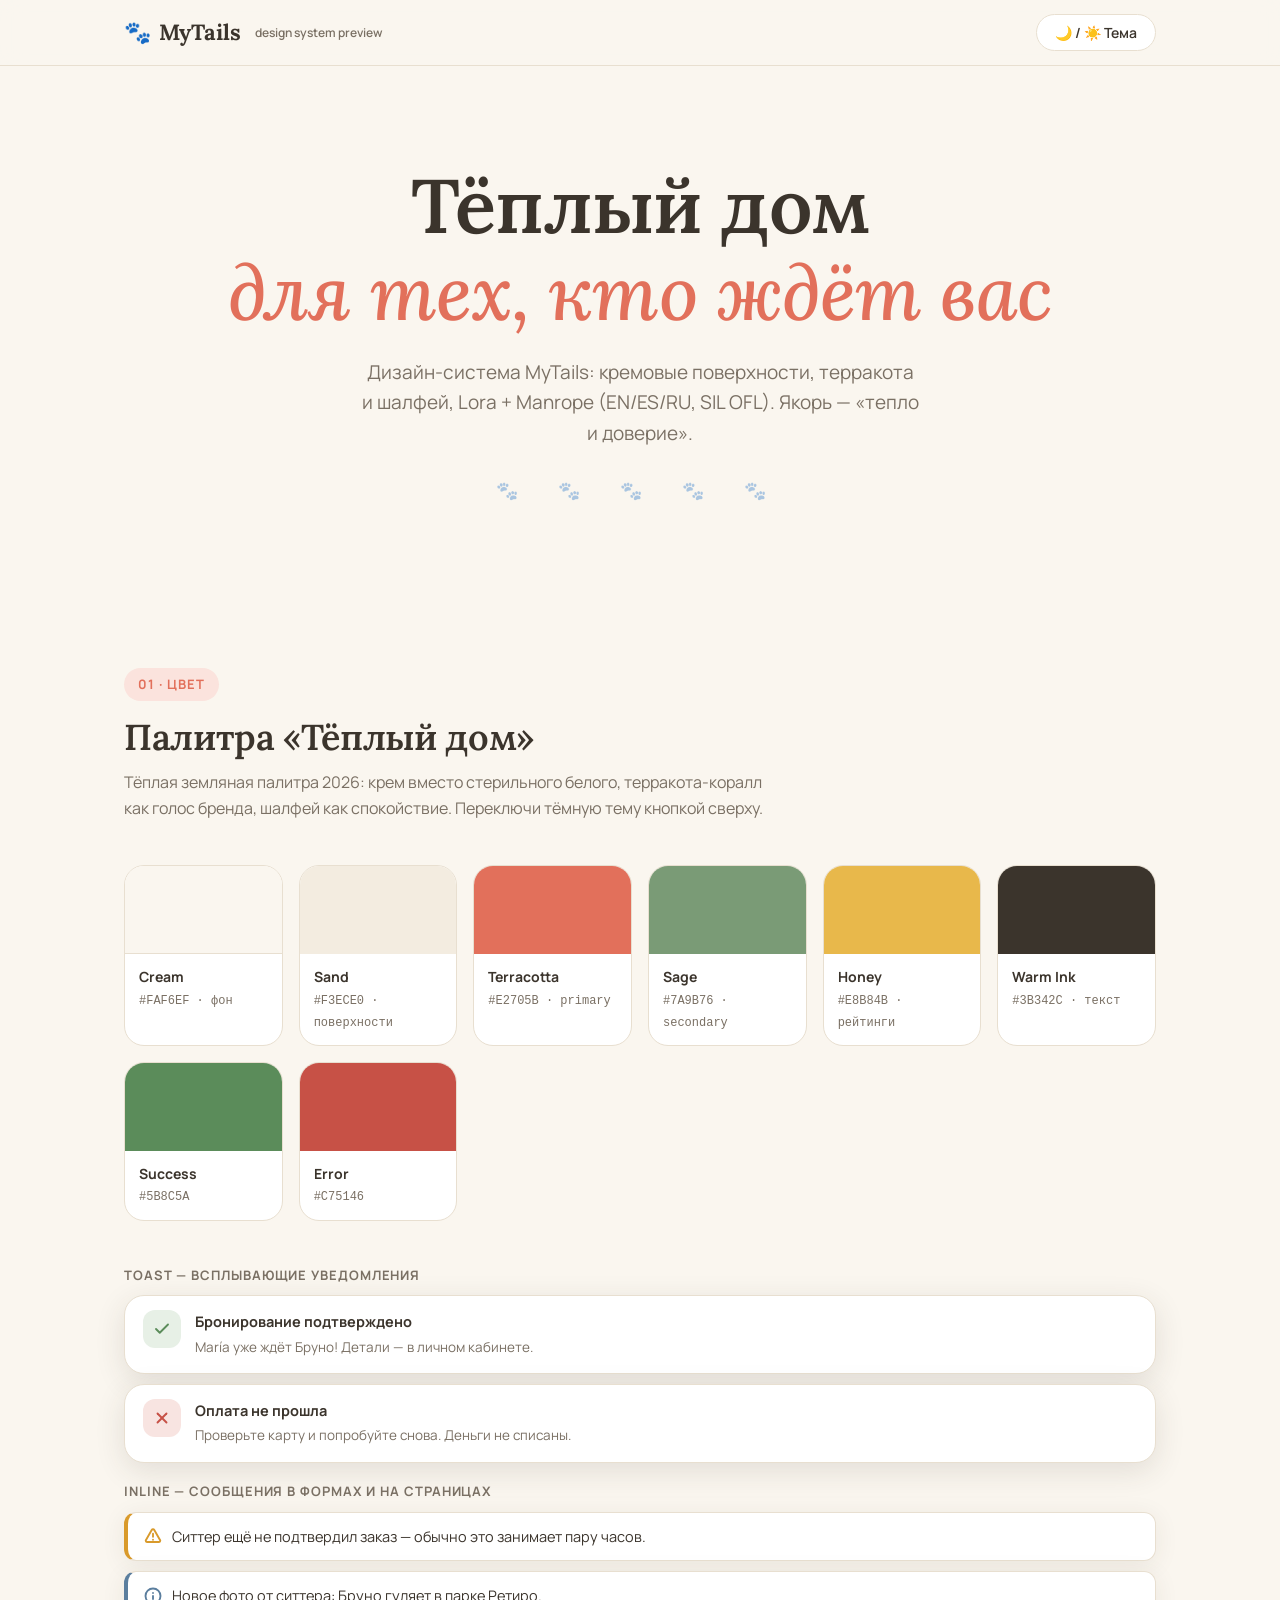
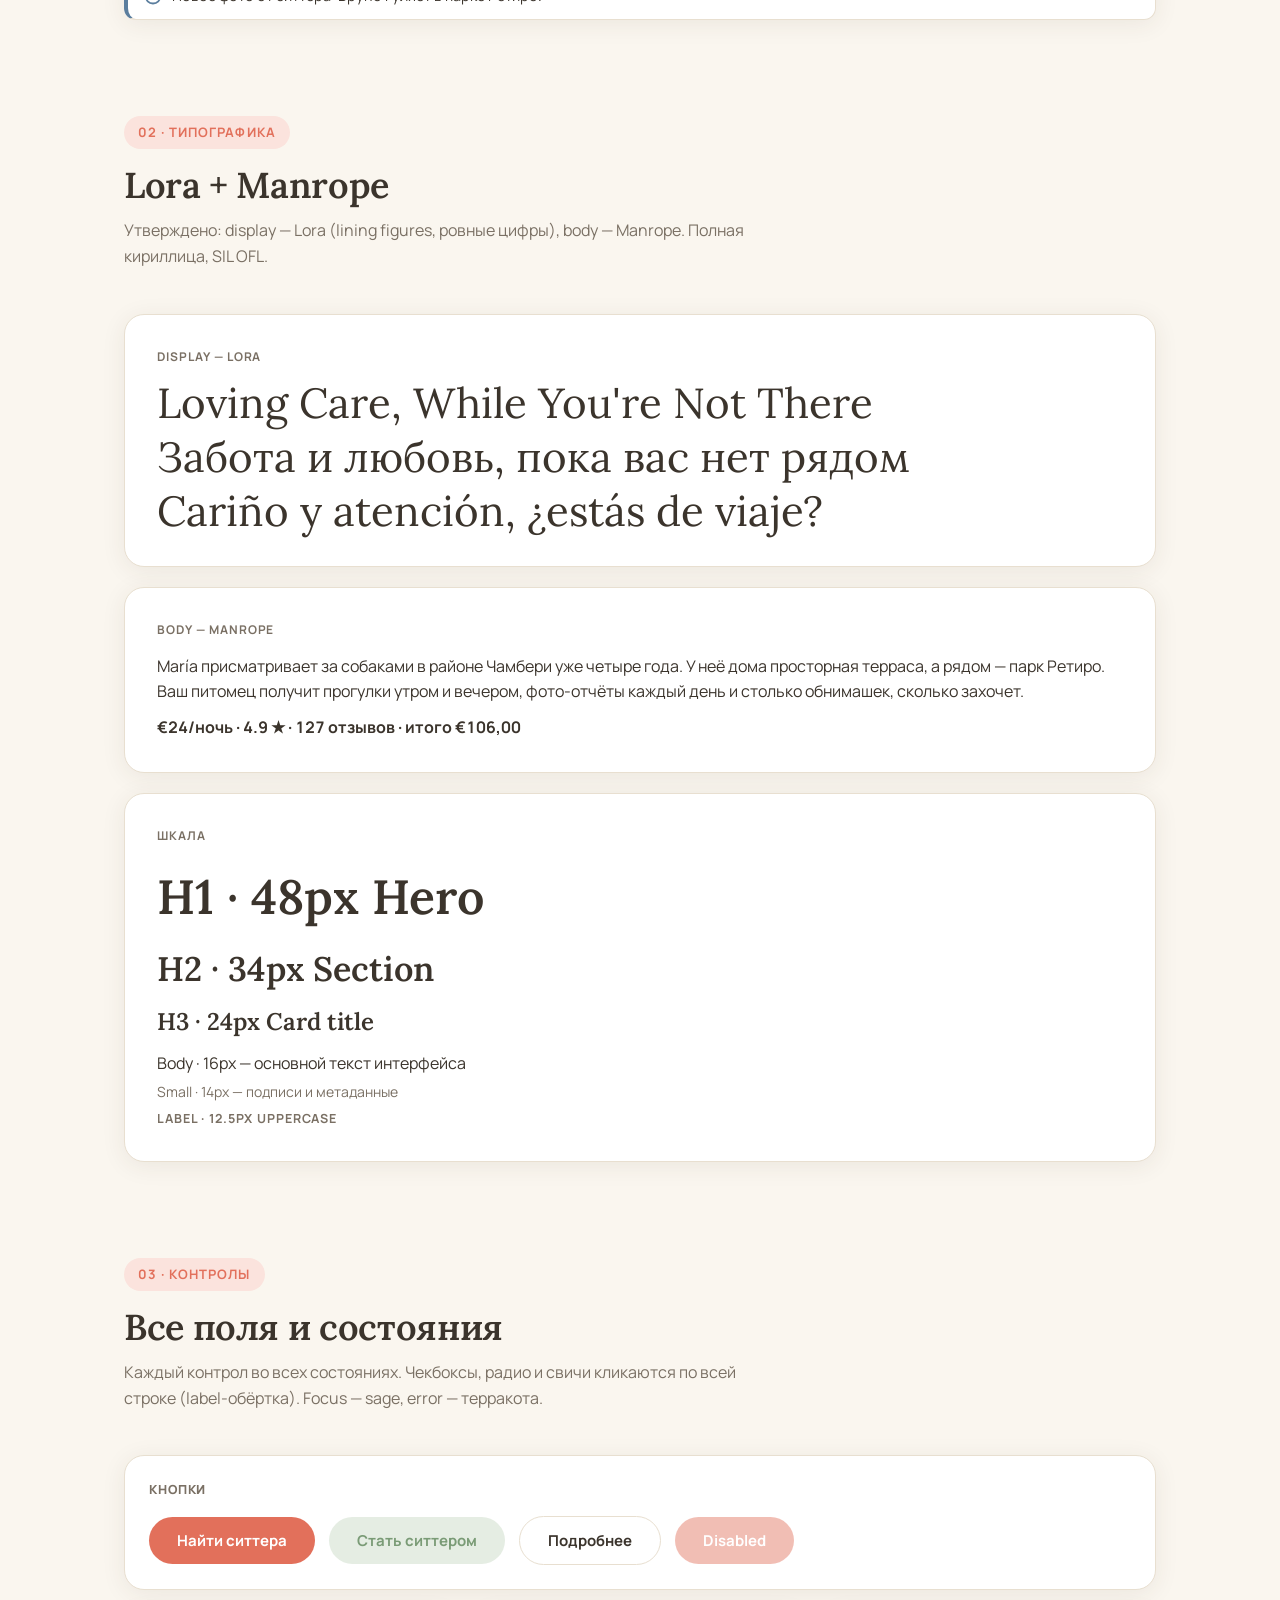
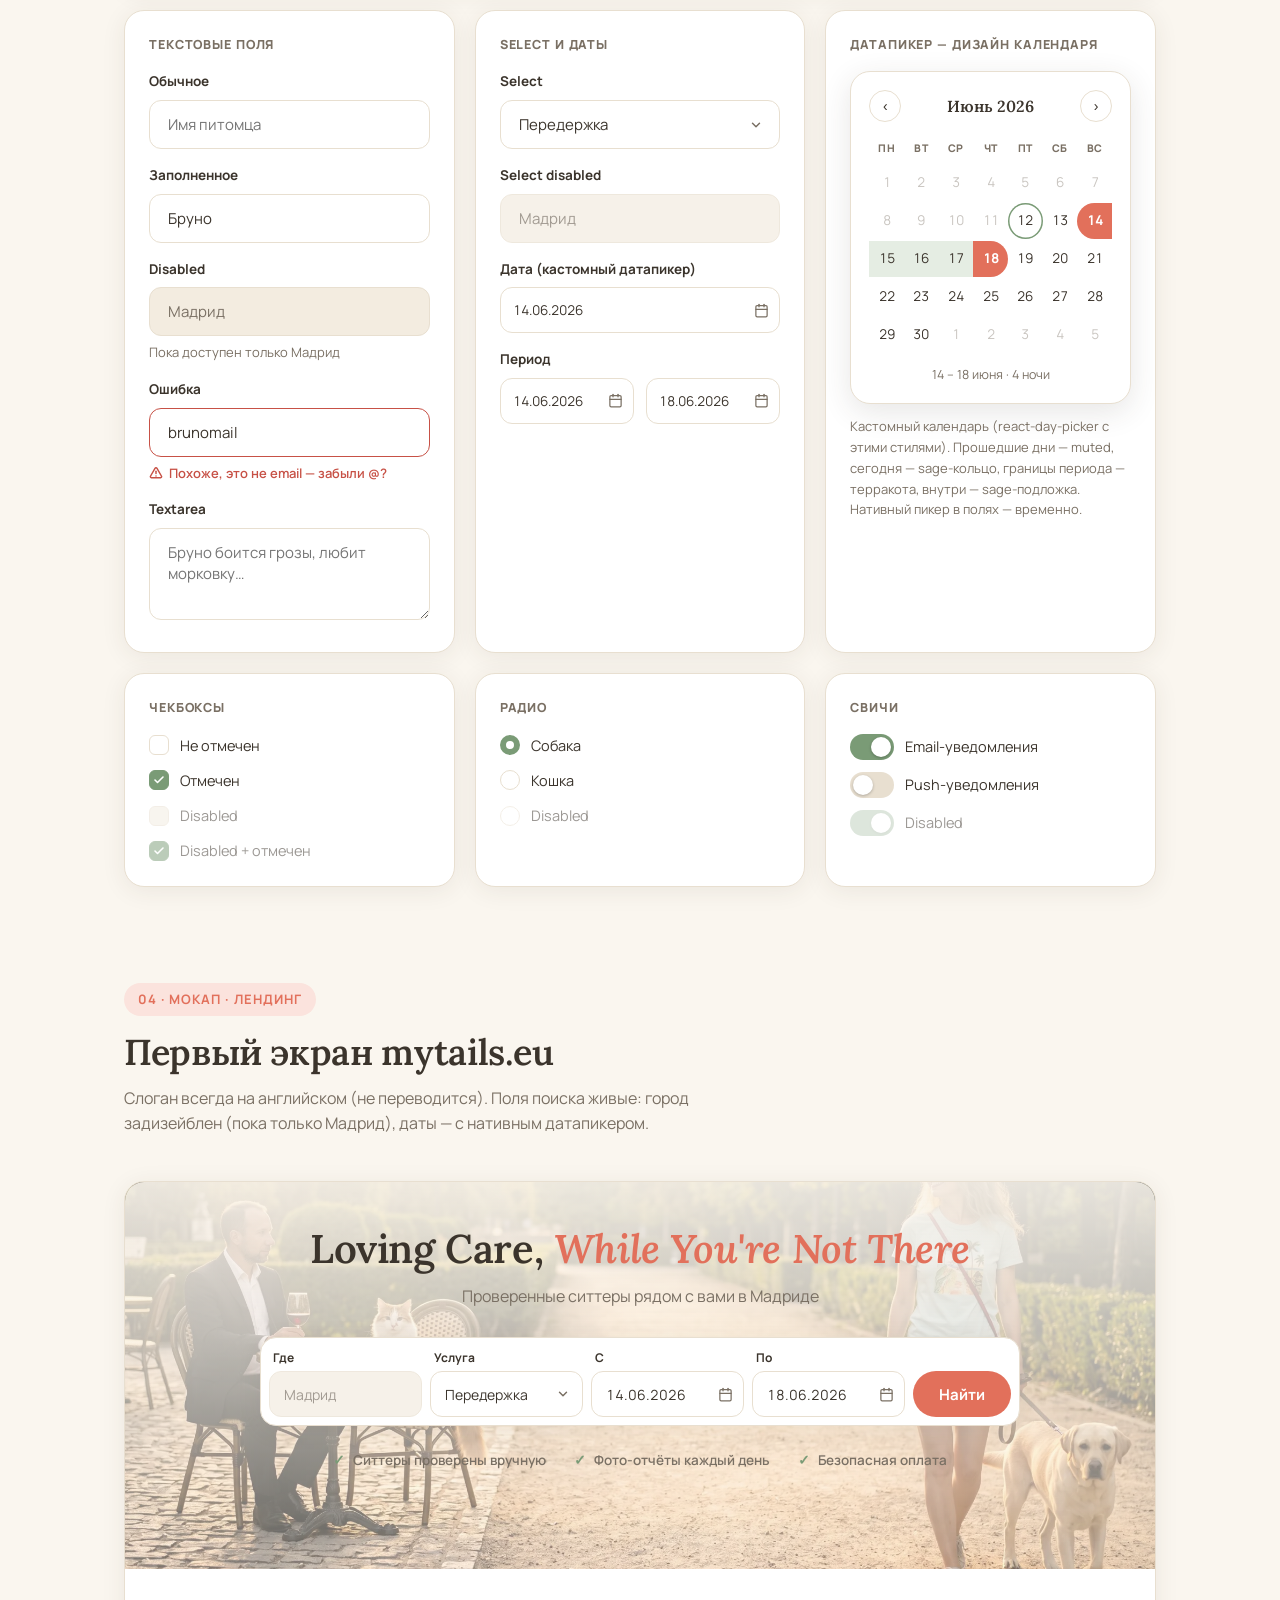
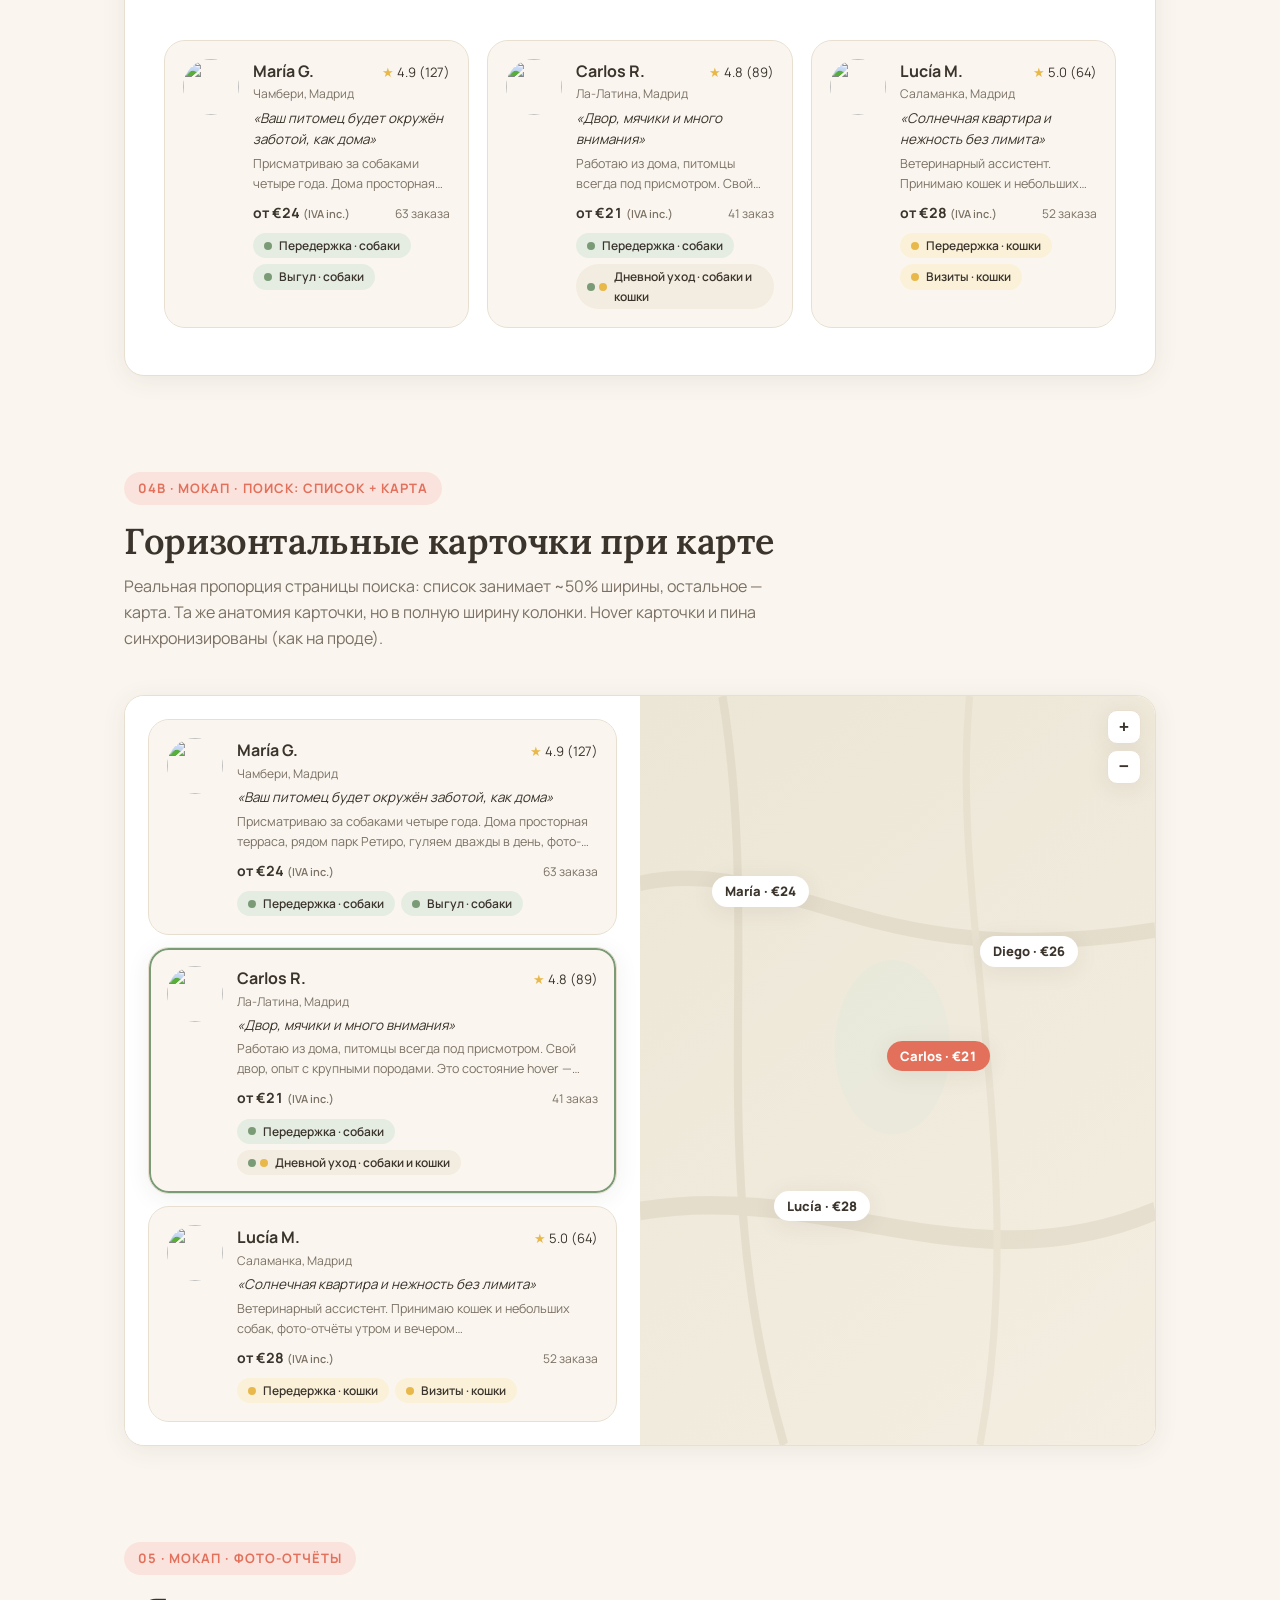
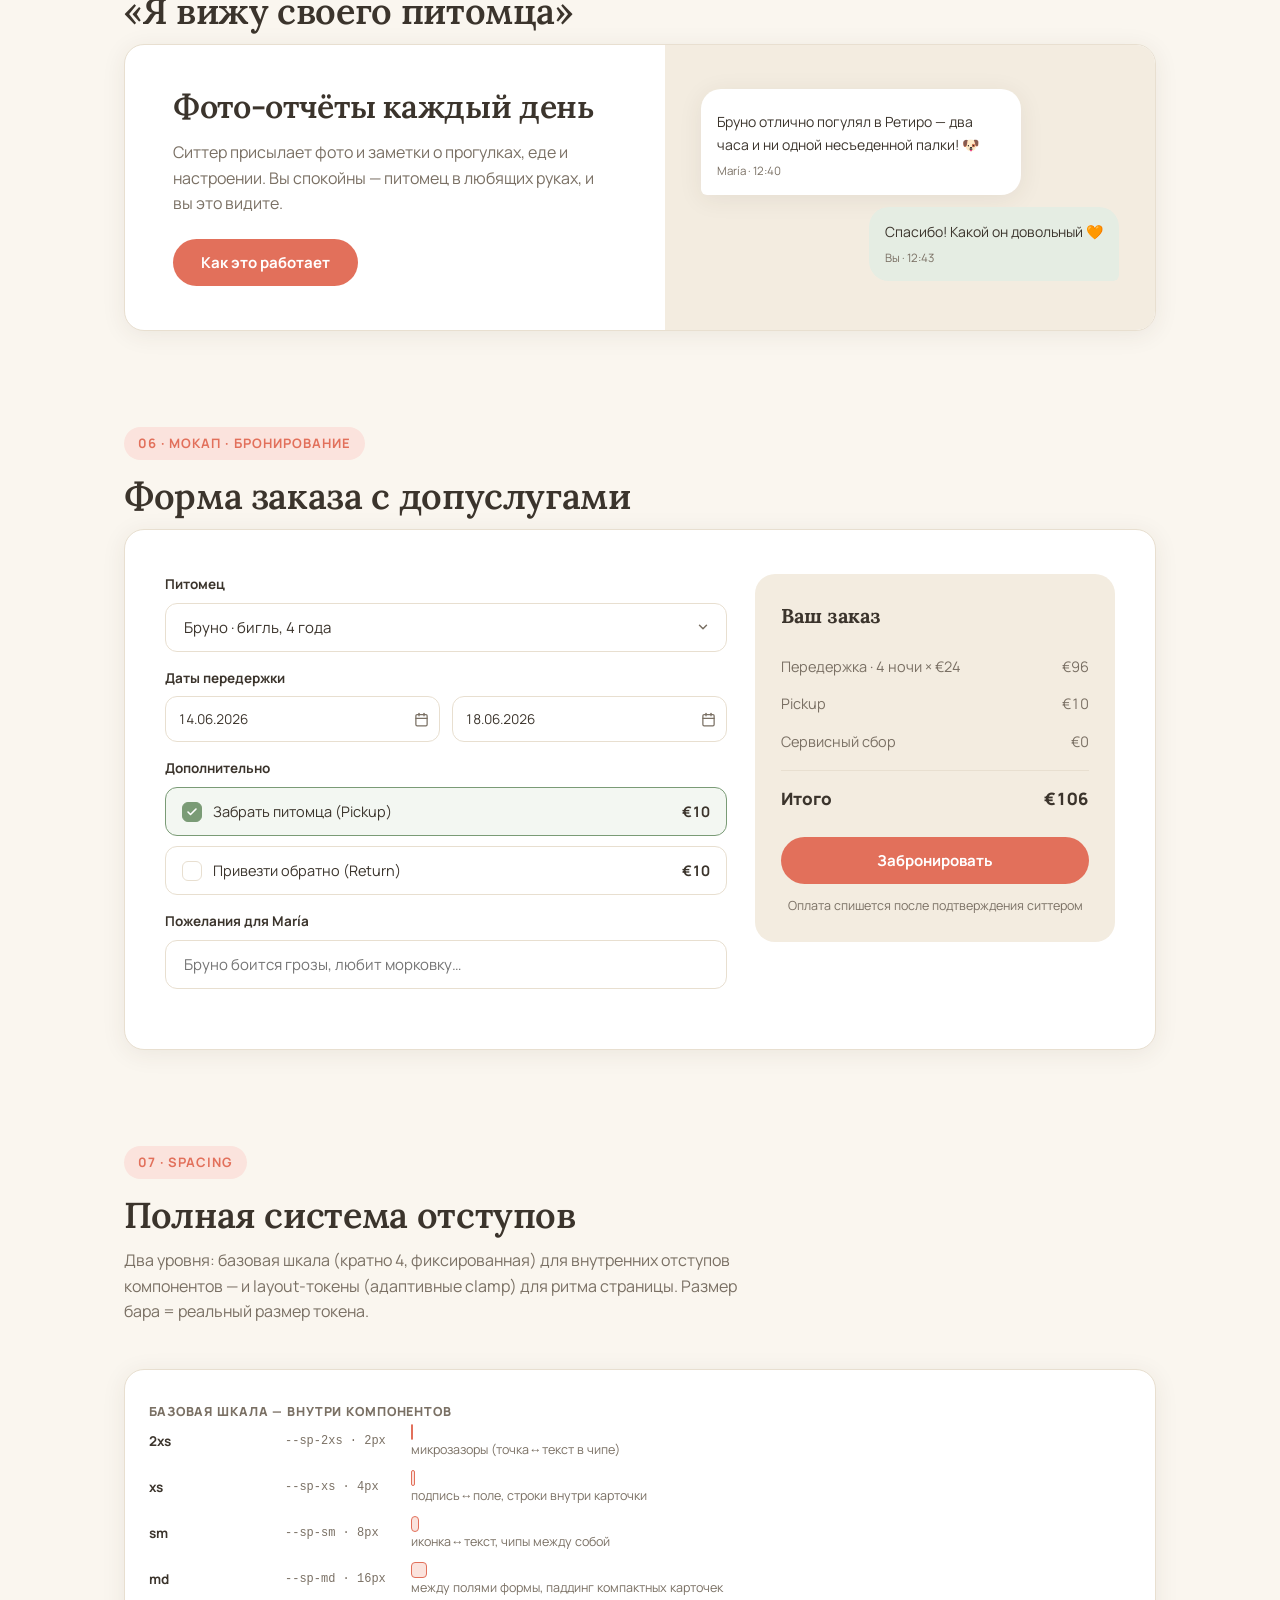
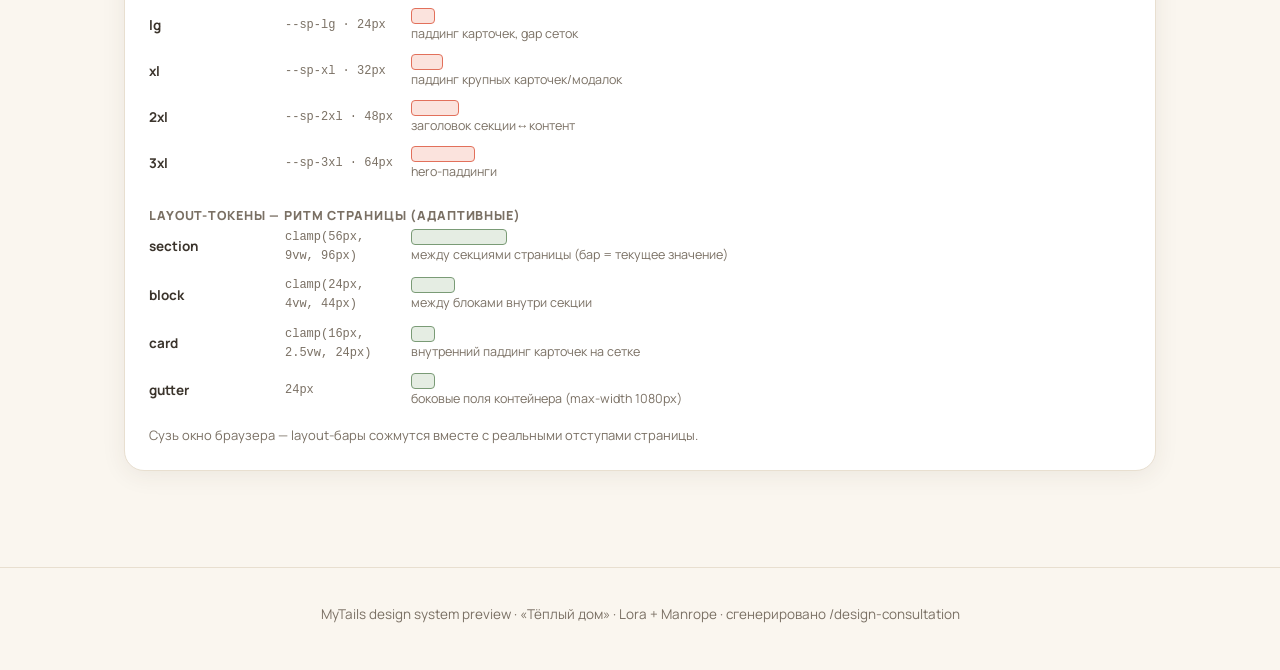
==== design-system/index.html @ 565e8414 "feat: hero bg photo (park, golden hour), fix section spacing override, mobile flat containers, date " ====
<!DOCTYPE html>
<html lang="ru">
<head>
<meta charset="UTF-8">
<meta name="viewport" content="width=device-width, initial-scale=1.0">
<title>MyTails — Design System Preview «Тёплый дом»</title>
<link rel="preconnect" href="https://fonts.googleapis.com">
<link rel="preconnect" href="https://fonts.gstatic.com" crossorigin>
<link href="https://fonts.googleapis.com/css2?family=Lora:ital,wght@0,400..700;1,400..700&family=Manrope:wght@200..800&display=swap" rel="stylesheet">
<style>
:root {
  --bg: #FAF6EF;
  --surface: #FFFFFF;
  --surface-warm: #F3ECE0;
  --ink: #3B342C;
  --ink-muted: #7A7064;
  --primary: #E2705B;
  --primary-hover: #D45A44;
  --primary-soft: #FBE3DD;
  --sage: #7A9B76;
  --sage-soft: #E5EDE3;
  --gold: #E8B84B;
  --gold-soft: #FBF1D9;
  --success: #5B8C5A; --success-soft:#E7F0E6;
  --warning: #D99A2B; --warning-soft:#FAF0DA;
  --error: #C75146;   --error-soft:#F8E4E1;
  --info: #5B7E9E;    --info-soft:#E3EBF2;
  --border: #E8DFD0;
  --shadow: 0 4px 24px rgba(59, 52, 44, 0.08);
  --shadow-toast: 0 8px 30px rgba(59,52,44,.12);
  --r-sm: 8px; --r-md: 12px; --r-lg: 20px; --r-pill: 9999px;
  /* spacing-токены: базовая шкала (кратно 4) */
  --sp-2xs: 2px; --sp-xs: 4px; --sp-sm: 8px; --sp-md: 16px;
  --sp-lg: 24px; --sp-xl: 32px; --sp-2xl: 48px; --sp-3xl: 64px;
  /* layout-токены: адаптивные отступы крупных блоков */
  --sp-section: clamp(56px, 9vw, 96px);   /* между секциями страницы */
  --sp-block: clamp(24px, 4vw, 44px);     /* между блоками внутри секции */
  --sp-gutter: 24px;                      /* боковые поля контейнера */
  --sp-card: clamp(16px, 2.5vw, 24px);    /* внутренний паддинг карточек */
}
[data-theme="dark"] {
  --bg: #262119;
  --surface: #322B22;
  --surface-warm: #3B342C;
  --ink: #F3ECE0;
  --ink-muted: #B5AA99;
  --primary: #E8836F;
  --primary-hover: #EE9886;
  --primary-soft: #4A332D;
  --sage: #8FAE8B;
  --sage-soft: #333D31;
  --gold: #E8B84B;
  --gold-soft: #423923;
  --success:#8FBC8D; --success-soft:#2E3A2D;
  --warning:#E3BC6E; --warning-soft:#403521;
  --error:#E89B90;   --error-soft:#432C29;
  --info:#9FBBD4;    --info-soft:#2A3641;
  --border: #4A4136;
  --shadow: 0 4px 24px rgba(0, 0, 0, 0.3);
  --shadow-toast: 0 8px 30px rgba(0,0,0,.4);
}
* { margin: 0; padding: 0; box-sizing: border-box; }
body {
  background: var(--bg); color: var(--ink);
  font-family: "Manrope", sans-serif;
  font-size: 16px; line-height: 1.6;
  transition: background .3s, color .3s;
}
.wrap { max-width: 1080px; margin-inline: auto; padding: 0 var(--sp-gutter); }
h1,h2,h3,.display { font-family: "Lora", serif; line-height: 1.15; font-weight: 600; letter-spacing: -0.01em; }
section { margin-top: var(--sp-section); }
footer { margin-top: var(--sp-section); }
.section-label {
  display:inline-block; font-size: 13px; font-weight: 700; text-transform: uppercase; letter-spacing: .08em;
  color: var(--primary); background: var(--primary-soft); padding: 6px 14px; border-radius: var(--r-pill); margin-bottom: 16px;
}
.section-title { font-size: 36px; margin-bottom: 12px; }
.section-sub { color: var(--ink-muted); max-width: 640px; margin-bottom: var(--sp-block); }

/* top bar */
.topbar {
  position: sticky; top: 0; z-index: 50; background: color-mix(in srgb, var(--bg) 85%, transparent);
  backdrop-filter: blur(12px); border-bottom: 1px solid var(--border);
}
.topbar .wrap { display: flex; align-items: center; justify-content: space-between; padding-top: 14px; padding-bottom: 14px; }
.logo { font-family: "Lora", serif; font-weight: 700; font-size: 22px; display: flex; align-items: center; gap: 8px; }
.theme-toggle {
  border: 1px solid var(--border); background: var(--surface); color: var(--ink);
  border-radius: var(--r-pill); padding: 8px 18px; font-family: inherit; font-weight: 600; font-size: 14px; cursor: pointer;
}

/* hero */
.hero { padding: var(--sp-section) 0 calc(var(--sp-section) * .7); text-align: center; }
.hero h1 { font-size: clamp(44px, 7vw, 76px); }
.hero h1 em { font-style: italic; color: var(--primary); font-weight: 500; }
.hero p { font-size: 19px; color: var(--ink-muted); margin: 20px auto 0; max-width: 560px; }
.paw-path { font-size: 18px; letter-spacing: 18px; opacity: .35; margin-top: 28px; user-select: none; }

/* swatches */
.swatch-grid { display: grid; grid-template-columns: repeat(auto-fill, minmax(150px, 1fr)); gap: 16px; }
.swatch { border-radius: var(--r-lg); overflow: hidden; border: 1px solid var(--border); background: var(--surface); }
.swatch .chip { height: 88px; }
.swatch .meta { padding: 12px 14px; font-size: 13px; }
.swatch .meta b { display: block; font-size: 14px; }
.swatch .meta code { color: var(--ink-muted); font-family: ui-monospace, monospace; font-size: 12px; }

/* typography specimen */
.spec-card { background: var(--surface); border: 1px solid var(--border); border-radius: var(--r-lg); padding: 32px; margin-bottom: 20px; box-shadow: var(--shadow); }
.spec-role { font-size: 12px; font-weight: 700; text-transform: uppercase; letter-spacing: .08em; color: var(--ink-muted); margin-bottom: 14px; }
.spec-display { font-family: "Lora", serif; font-size: 42px; line-height: 1.1; }
.price { font-variant-numeric: tabular-nums; font-weight: 700; }

/* buttons */
.btn { font-family: inherit; font-weight: 700; font-size: 15px; border-radius: var(--r-pill); padding: 13px 28px; cursor: pointer; border: none; transition: all .2s; }
.btn-primary { background: var(--primary); color: #fff; }
.btn-primary:hover { background: var(--primary-hover); transform: translateY(-1px); }
.btn-secondary { background: var(--sage-soft); color: var(--sage); }
.btn-secondary:hover { background: var(--sage); color: #fff; transform: translateY(-1px); }
.btn-ghost { background: transparent; color: var(--ink); border: 1.5px solid var(--border); }
.btn-ghost:hover { background: var(--surface-warm); border-color: var(--ink-muted); transform: translateY(-1px); }
.btn:disabled { opacity: .45; cursor: not-allowed; transform: none !important; }
.row { display: flex; flex-wrap: wrap; gap: 14px; align-items: center; }

/* inputs */
.input {
  font-family: inherit; font-size: 15px; padding: 13px 18px; border-radius: var(--r-md);
  border: 1.5px solid var(--border); background: var(--surface); color: var(--ink); min-width: 0; width: 100%;
  transition: border-color .15s, box-shadow .15s;
}
.input:focus { outline: none; border-color: var(--sage); box-shadow: 0 0 0 3px var(--sage-soft); }
.input:disabled { background: var(--surface-warm); color: var(--ink-muted); cursor: not-allowed; }
.input.error { border-color: var(--error); }
.input.error:focus { box-shadow: 0 0 0 3px var(--error-soft); }
.err-msg { display:flex; gap:6px; align-items:center; font-size: 13px; color: var(--error); font-weight: 600; margin-top: 6px; }
.hint { font-size: 13px; color: var(--ink-muted); margin-top: 6px; }
select.input {
  appearance: none; -webkit-appearance: none;
  padding-right: 44px;
  background-image: url("data:image/svg+xml,%3Csvg xmlns='http://www.w3.org/2000/svg' width='14' height='14' viewBox='0 0 24 24' fill='none' stroke='%237A7064' stroke-width='2.5' stroke-linecap='round' stroke-linejoin='round'%3E%3Cpath d='m6 9 6 6 6-6'/%3E%3C/svg%3E");
  background-repeat: no-repeat;
  background-position: right 16px center;
}
[data-theme="dark"] select.input {
  background-image: url("data:image/svg+xml,%3Csvg xmlns='http://www.w3.org/2000/svg' width='14' height='14' viewBox='0 0 24 24' fill='none' stroke='%23B5AA99' stroke-width='2.5' stroke-linecap='round' stroke-linejoin='round'%3E%3Cpath d='m6 9 6 6 6-6'/%3E%3C/svg%3E");
}
textarea.input { resize: vertical; min-height: 92px; }
/* поле даты: readonly + кастомный выпадающий календарь */
.datewrap { position: relative; }
.date-field {
  cursor: pointer; font-size: 13.5px; font-variant-numeric: tabular-nums; min-height: 46px;
  padding: 10px 32px 10px 12px;
  background-size: 15px 15px;
  background-image: url("data:image/svg+xml,%3Csvg xmlns='http://www.w3.org/2000/svg' width='16' height='16' viewBox='0 0 24 24' fill='none' stroke='%237A7064' stroke-width='2' stroke-linecap='round' stroke-linejoin='round'%3E%3Cpath d='M8 2v4'/%3E%3Cpath d='M16 2v4'/%3E%3Crect width='18' height='18' x='3' y='4' rx='2'/%3E%3Cpath d='M3 10h18'/%3E%3C/svg%3E");
  background-repeat: no-repeat;
  background-position: right 10px center;
}
[data-theme="dark"] .date-field {
  background-image: url("data:image/svg+xml,%3Csvg xmlns='http://www.w3.org/2000/svg' width='16' height='16' viewBox='0 0 24 24' fill='none' stroke='%23B5AA99' stroke-width='2' stroke-linecap='round' stroke-linejoin='round'%3E%3Cpath d='M8 2v4'/%3E%3Cpath d='M16 2v4'/%3E%3Crect width='18' height='18' x='3' y='4' rx='2'/%3E%3Cpath d='M3 10h18'/%3E%3C/svg%3E");
}
.cal.pop { position: absolute; top: calc(100% + 6px); left: 0; z-index: 60; display: none; width: 300px; }
.cal.pop.open { display: block; }

/* checkbox / radio / switch — вся строка кликабельна через label */
.opt { display: flex; gap: 11px; align-items: center; cursor: pointer; font-size: 14.5px; user-select: none; }
.opt.disabled { opacity: .5; cursor: not-allowed; }
.cb {
  appearance: none; -webkit-appearance: none; flex-shrink: 0;
  width: 20px; height: 20px; border: 1.5px solid var(--border); border-radius: 6px;
  background: var(--surface); cursor: pointer; transition: all .15s; margin: 0;
}
.cb:checked {
  background: var(--sage) url("data:image/svg+xml,%3Csvg xmlns='http://www.w3.org/2000/svg' viewBox='0 0 24 24' fill='none' stroke='white' stroke-width='3.2' stroke-linecap='round' stroke-linejoin='round'%3E%3Cpath d='M20 6 9 17l-5-5'/%3E%3C/svg%3E") center/12px no-repeat;
  border-color: var(--sage);
}
.cb:focus-visible { outline: none; box-shadow: 0 0 0 3px var(--sage-soft); }
.cb:disabled { cursor: not-allowed; }
.cb:disabled:not(:checked) { background-color: var(--surface-warm); }
/* disabled+checked сохраняет sage-фон — галка остаётся видимой, блеклость даёт opacity строки */
.radio {
  appearance: none; -webkit-appearance: none; flex-shrink: 0;
  width: 20px; height: 20px; border: 1.5px solid var(--border); border-radius: 50%;
  background: var(--surface); cursor: pointer; transition: all .15s; margin: 0;
}
.radio:checked { border: 6px solid var(--sage); background: #fff; }
.radio:focus-visible { outline: none; box-shadow: 0 0 0 3px var(--sage-soft); }
.sw {
  appearance: none; -webkit-appearance: none; flex-shrink: 0;
  width: 44px; height: 26px; border-radius: var(--r-pill);
  background: var(--border); cursor: pointer; position: relative; transition: background .2s; margin: 0;
}
.sw::after {
  content: ""; position: absolute; top: 3px; left: 3px; width: 20px; height: 20px;
  border-radius: 50%; background: #fff; box-shadow: 0 1px 3px rgba(0,0,0,.25); transition: left .2s;
}
.sw:checked { background: var(--sage); }
.sw:checked::after { left: 21px; }
.sw:focus-visible { outline: none; box-shadow: 0 0 0 3px var(--sage-soft); }
.sw:disabled { cursor: not-allowed; opacity: .5; }

/* controls grid */
.ctrl-grid { display: grid; grid-template-columns: repeat(auto-fit, minmax(300px, 1fr)); gap: 20px; }
.ctrl-card { background: var(--surface); border: 1px solid var(--border); border-radius: var(--r-lg); padding: 24px; box-shadow: var(--shadow); }
.ctrl-card h4 { font-family: "Manrope", sans-serif; font-size: 12.5px; font-weight: 800; text-transform: uppercase; letter-spacing: .07em; color: var(--ink-muted); margin-bottom: 16px; }
.ctrl-card .fgroup:last-child { margin-bottom: 0; }
.fgroup { margin-bottom: 16px; }
.fgroup label.lbl { display: block; font-size: 13.5px; font-weight: 700; margin-bottom: 7px; }
.opt-stack > .opt, .opt-stack > .check { margin-bottom: 12px; }
.opt-stack > :last-child { margin-bottom: 0; }

/* spacing visualization */
.sp-table { display: flex; flex-direction: column; gap: 10px; }
.sp-row { display: grid; grid-template-columns: 120px 110px 1fr; align-items: center; gap: 16px; font-size: 13.5px; }
.sp-row code { color: var(--ink-muted); font-family: ui-monospace, monospace; font-size: 12px; }
.sp-row .use { color: var(--ink-muted); font-size: 12.5px; }
.sp-bar { height: 16px; border-radius: 4px; background: var(--primary-soft); border: 1px solid var(--primary); justify-self: start; }
.sp-bar.layout { background: var(--sage-soft); border-color: var(--sage); }
.sp-divider { font-size: 12.5px; font-weight: 800; text-transform: uppercase; letter-spacing: .07em; color: var(--ink-muted); margin: 8px 0 2px; }

/* alerts (утверждено) */
.ico { width:18px; height:18px; stroke:currentColor; fill:none; stroke-width:2.5; stroke-linecap:round; stroke-linejoin:round; flex-shrink:0; }
.toast { border-radius:var(--r-lg); padding:14px 18px; background:var(--surface); border:1px solid var(--border); box-shadow:var(--shadow-toast); display:flex; gap:14px; align-items:flex-start; margin-bottom:10px; }
.toast .chip { flex:0 0 38px; height:38px; border-radius:12px; display:flex; align-items:center; justify-content:center; }
.toast b { display:block; font-size:14.5px; }
.toast span { font-size:13.5px; color:var(--ink-muted); }
.t-s .chip { background:var(--success-soft); color:var(--success); }
.t-e .chip { background:var(--error-soft); color:var(--error); }
.inline-alert { border-radius:var(--r-md); padding:12px 18px 12px 16px; font-size:14.5px; background:var(--surface); border:1px solid var(--border); border-left:4px solid; display:flex; gap:10px; align-items:center; box-shadow:var(--shadow); margin-bottom:10px; }
.in-w { border-left-color:var(--warning); } .in-w .ico{ color:var(--warning); }
.in-i { border-left-color:var(--info); } .in-i .ico{ color:var(--info); }

/* landing mockup */
.mock { border: 1px solid var(--border); border-radius: var(--r-lg); overflow: hidden; box-shadow: var(--shadow); background: var(--surface); }
.mock-hero {
  background:
    linear-gradient(180deg, rgba(250,246,239,.92) 0%, rgba(250,246,239,.72) 45%, rgba(250,246,239,.38) 100%),
    url("assets/index2.webp") center 62% / cover no-repeat;
  padding: var(--sp-block) clamp(20px, 5vw, 48px) calc(var(--sp-block) * 2.2);
  text-align: center;
}
[data-theme="dark"] .mock-hero {
  background:
    linear-gradient(180deg, rgba(38,33,25,.92) 0%, rgba(38,33,25,.74) 45%, rgba(38,33,25,.45) 100%),
    url("assets/index2.webp") center 62% / cover no-repeat;
}
.mock-hero h3 { font-size: clamp(26px, 4vw, 40px); max-width: 680px; margin: 0 auto; }
.mock-hero h3 em { font-style: italic; color: var(--primary); }
.mock-hero p { color: var(--ink-muted); margin-top: 12px; }
.search-bar {
  margin: 28px auto 0; max-width: 760px; background: var(--surface); border-radius: 16px;
  box-shadow: var(--shadow); display: flex; align-items: stretch; padding: 8px; gap: 8px; border: 1px solid var(--border);
  text-align: left;
}
.search-bar .sfield { flex: 1; min-width: 0; }
.search-bar .sfield b { display: block; font-size: 12px; margin: 2px 0 4px 4px; }
.search-bar .sfield .input { padding: 10px 14px; font-size: 14px; min-height: 46px; }
.search-bar select.input { padding-right: 38px; background-position: right 12px center; }
.search-bar .btn { align-self: flex-end; min-height: 46px; padding: 0 26px; white-space: nowrap; }
@media (max-width: 720px) { .search-bar { flex-direction: column; } .search-bar .btn { align-self: stretch; } }
.trust-row { display: flex; justify-content: center; gap: 28px; margin-top: 24px; font-size: 13.5px; font-weight: 600; color: var(--ink-muted); flex-wrap: wrap; }
.trust-row span { display: inline-flex; align-items: center; gap: 8px; }
.trust-row span::before { content: "✓"; color: var(--sage); font-weight: 800; }
.wavy { display:block; width:100%; height:28px; }

/* sitter cards — реальная анатомия с сайта */
.cards { display: grid; grid-template-columns: repeat(3, 1fr); gap: clamp(14px, 2.5vw, 20px); padding: var(--sp-block) clamp(16px, 4vw, 40px) calc(var(--sp-block) * 1.1); }
@media (max-width: 900px){ .cards { grid-template-columns: 1fr; } }
.scard {
  background: var(--bg); border: 2px solid transparent; outline: 1px solid var(--border); border-radius: var(--r-lg);
  padding: 16px; transition: border-color .2s, box-shadow .2s, transform .2s; cursor: pointer; display: flex; gap: 14px;
}
.scard:hover { border-color: var(--sage); box-shadow: var(--shadow); transform: translateY(-2px); }
.scard .ava { width: 56px; height: 56px; border-radius: 50%; object-fit: cover; flex-shrink: 0; }
.scard .body { flex: 1; min-width: 0; }
.scard .nrow { display: flex; justify-content: space-between; align-items: baseline; gap: 8px; }
.scard .nrow b { font-size: 16px; white-space: nowrap; overflow: hidden; text-overflow: ellipsis; }
.scard .rate { font-size: 13px; color: var(--ink); white-space: nowrap; }
.scard .rate .star { color: var(--gold); }
.scard .loc { font-size: 12px; color: var(--ink-muted); }
.scard .greet { font-size: 13.5px; font-style: italic; margin-top: 4px; }
.scard .bio { font-size: 12.5px; color: var(--ink-muted); margin-top: 3px; display: -webkit-box; -webkit-line-clamp: 2; -webkit-box-orient: vertical; overflow: hidden; }
.scard .prow { display: flex; justify-content: space-between; align-items: baseline; gap: 8px; margin-top: 8px; }
.scard .from { font-size: 14px; font-weight: 700; font-variant-numeric: tabular-nums; }
.scard .from small { font-size: 11px; font-weight: 600; color: var(--ink-muted); }
.scard .bookings { font-size: 12px; color: var(--ink-muted); white-space: nowrap; }

/* datepicker calendar — дизайн кастомного календаря */
.cal { max-width: 320px; background: var(--surface); border: 1px solid var(--border); border-radius: var(--r-lg); box-shadow: var(--shadow-toast); padding: 18px; }
.cal-head { display: flex; justify-content: space-between; align-items: center; margin-bottom: 12px; }
.cal-head b { font-family: "Lora", serif; font-size: 16px; font-weight: 600; }
.cal-nav { width: 32px; height: 32px; border-radius: 50%; border: 1px solid var(--border); background: var(--surface); cursor: pointer; color: var(--ink); font-size: 14px; line-height: 1; transition: background .15s; }
.cal-nav:hover { background: var(--surface-warm); }
.cal-grid { display: grid; grid-template-columns: repeat(7, 1fr); row-gap: 2px; text-align: center; }
.cal-wd { font-size: 10.5px; font-weight: 800; color: var(--ink-muted); text-transform: uppercase; letter-spacing: .04em; padding: 6px 0; }
.cal-d { font-size: 13.5px; height: 36px; display: flex; align-items: center; justify-content: center; border-radius: 50%; cursor: pointer; font-variant-numeric: tabular-nums; transition: background .12s; }
.cal-d:hover { background: var(--surface-warm); }
.cal-d.muted { color: var(--ink-muted); opacity: .4; cursor: default; }
.cal-d.muted:hover { background: transparent; }
.cal-d.today { box-shadow: inset 0 0 0 1.5px var(--sage); }
.cal-d.in { background: var(--sage-soft); border-radius: 0; }
.cal-d.start, .cal-d.end { background: var(--primary); color: #fff; font-weight: 700; }
.cal-d.start { border-radius: 50% 0 0 50%; }
.cal-d.end { border-radius: 0 50% 50% 0; }
.cal-foot { font-size: 12.5px; color: var(--ink-muted); margin-top: 12px; text-align: center; }

/* service chips — вид и цвет по виду питомца */
.svc { display: flex; flex-wrap: wrap; gap: 6px; margin-top: 9px; }
.svc li { list-style: none; display: inline-flex; align-items: center; gap: 7px; font-size: 12px; font-weight: 600; padding: 3px 11px; border-radius: var(--r-pill); color: var(--ink); }
.svc .dot { width: 8px; height: 8px; border-radius: 50%; flex-shrink: 0; }
.sv-dog { background: var(--sage-soft); } .sv-dog .dot { background: var(--sage); }
.sv-cat { background: var(--gold-soft); } .sv-cat .dot { background: var(--gold); }
.sv-both { background: var(--surface-warm); }
.sv-both .dot { background: var(--sage); box-shadow: 12px 0 0 var(--gold); margin-right: 12px; }

/* split: список горизонтальных карточек + карта (реальная пропорция поиска) */
.split { display: grid; grid-template-columns: 1fr 1fr; }
@media (max-width: 860px){ .split { grid-template-columns: 1fr; } .map { min-height: 260px; } }
.split .list { padding: clamp(16px, 2.5vw, 24px); display: flex; flex-direction: column; gap: 14px; background: var(--surface); }
.map { position: relative; background: linear-gradient(140deg, #ECE6D6, #F4EEE2); min-height: 480px; overflow: hidden; }
[data-theme="dark"] .map { background: linear-gradient(140deg, #2E2820, #3B342C); }
.map svg.roads { position: absolute; inset: 0; width: 100%; height: 100%; opacity: .5; }
.pin { position: absolute; background: var(--surface); color: var(--ink); padding: 5px 13px; border-radius: var(--r-pill); font-weight: 800; font-size: 13px; box-shadow: var(--shadow); cursor: pointer; transition: transform .15s; font-variant-numeric: tabular-nums; }
.pin:hover { transform: scale(1.08); }
.pin.active { background: var(--primary); color: #fff; }
.map .zoom { position: absolute; right: 14px; top: 14px; display: flex; flex-direction: column; gap: 6px; }
.map .zoom button { width: 34px; height: 34px; border-radius: 10px; border: 1px solid var(--border); background: var(--surface); color: var(--ink); font-size: 17px; font-weight: 700; cursor: pointer; box-shadow: var(--shadow); }

/* photo report mockup */
.report { display: grid; grid-template-columns: 1.1fr 1fr; gap: 0; align-items: center; }
@media (max-width: 860px){ .report { grid-template-columns: 1fr; } }
.report .text { padding: var(--sp-block) clamp(20px, 5vw, 48px); }
.report h3 { font-size: 32px; margin-bottom: 14px; }
.report p { color: var(--ink-muted); }
.chat { background: var(--surface-warm); padding: var(--sp-block) clamp(20px, 4vw, 36px); display: flex; flex-direction: column; gap: 12px; min-height: 100%; }
.bubble { background: var(--surface); border-radius: var(--r-lg); border-bottom-left-radius: 6px; padding: 14px 16px; max-width: 320px; box-shadow: var(--shadow); font-size: 14px; }
.bubble img { width: 100%; border-radius: var(--r-md); margin-bottom: 8px; display:block; }
.bubble .time { font-size: 11.5px; color: var(--ink-muted); margin-top: 6px; }
.bubble.owner { align-self: flex-end; background: var(--sage-soft); color: var(--ink); border-radius: var(--r-lg); border-bottom-right-radius: 6px; box-shadow: none; }

/* booking form mockup */
.booking { display: grid; grid-template-columns: 1fr 360px; gap: clamp(20px, 3vw, 28px); padding: var(--sp-block) clamp(20px, 4vw, 40px); }
@media (max-width: 860px){ .booking { grid-template-columns: 1fr; } }
.dates2 { display: grid; grid-template-columns: 1fr 1fr; gap: 12px; }
.check {
  display: flex; align-items: center; gap: 11px; font-size: 14.5px; padding: 12px 16px;
  border: 1.5px solid var(--border); border-radius: var(--r-md); margin-bottom: 10px;
  background: var(--surface); cursor: pointer; user-select: none; transition: border-color .15s, background .15s;
}
.check:hover { border-color: var(--sage); }
.check:has(.cb:checked) { border-color: var(--sage); background: color-mix(in srgb, var(--sage-soft) 45%, var(--surface)); }
.check .p { margin-left: auto; font-weight: 700; font-variant-numeric: tabular-nums; }
.summary { background: var(--surface-warm); border-radius: var(--r-lg); padding: 26px; height: fit-content; }
.summary h4 { font-family: "Lora", serif; font-size: 20px; margin-bottom: 16px; }
.sline { display: flex; justify-content: space-between; font-size: 14.5px; padding: 7px 0; color: var(--ink-muted); }
.sline.total { border-top: 1.5px solid var(--border); margin-top: 10px; padding-top: 14px; font-weight: 800; font-size: 17px; color: var(--ink); }
.sline span:last-child { font-variant-numeric: tabular-nums; }
.summary .btn { width: 100%; margin-top: 18px; }

footer { border-top: 1px solid var(--border); padding: 36px 0 48px; text-align: center; color: var(--ink-muted); font-size: 13.5px; }

/* мобайл: плоские контейнеры — без двойных-тройных отступов от края экрана */
@media (max-width: 720px) {
  .mock { background: transparent; border: none; box-shadow: none; border-radius: 0; }
  .mock-hero, .chat, .summary { border-radius: var(--r-lg); }
  .wavy { display: none; }
  .cards { padding-inline: 0; }
  .split .list { padding-inline: 0; background: transparent; }
  .booking { padding-inline: 0; }
  .report { gap: var(--sp-block); }
  .report .text { padding-inline: 0; }
  .scard { background: var(--surface); }
}
</style>
</head>
<body>

<svg style="display:none" xmlns="http://www.w3.org/2000/svg">
  <symbol id="i-check" viewBox="0 0 24 24"><path d="M20 6 9 17l-5-5"/></symbol>
  <symbol id="i-warn" viewBox="0 0 24 24"><path d="m21.73 18-8-14a2 2 0 0 0-3.46 0l-8 14A2 2 0 0 0 4 20h16a2 2 0 0 0 1.73-2Z"/><path d="M12 9v4"/><path d="M12 17h.01"/></symbol>
  <symbol id="i-x" viewBox="0 0 24 24"><path d="M18 6 6 18"/><path d="m6 6 12 12"/></symbol>
  <symbol id="i-info" viewBox="0 0 24 24"><circle cx="12" cy="12" r="10"/><path d="M12 16v-4"/><path d="M12 8h.01"/></symbol>
</svg>

<div class="topbar">
  <div class="wrap">
    <div class="logo"><span>🐾</span> MyTails <span style="font-family:'Manrope';font-size:12px;font-weight:600;color:var(--ink-muted);margin-left:6px;">design system preview</span></div>
    <button class="theme-toggle" onclick="document.documentElement.dataset.theme = document.documentElement.dataset.theme === 'dark' ? '' : 'dark'">🌙 / ☀️ Тема</button>
  </div>
</div>

<div class="hero wrap">
  <h1>Тёплый дом<br><em>для тех, кто ждёт вас</em></h1>
  <p>Дизайн-система MyTails: кремовые поверхности, терракота и шалфей, Lora + Manrope (EN/ES/RU, SIL OFL). Якорь — «тепло и доверие».</p>
  <div class="paw-path">🐾 🐾 🐾 🐾 🐾</div>
</div>

<section class="wrap" id="colors">
  <span class="section-label">01 · Цвет</span>
  <h2 class="section-title">Палитра «Тёплый дом»</h2>
  <p class="section-sub">Тёплая земляная палитра 2026: крем вместо стерильного белого, терракота-коралл как голос бренда, шалфей как спокойствие. Переключи тёмную тему кнопкой сверху.</p>
  <div class="swatch-grid">
    <div class="swatch"><div class="chip" style="background:#FAF6EF;border-bottom:1px solid var(--border)"></div><div class="meta"><b>Cream</b><code>#FAF6EF · фон</code></div></div>
    <div class="swatch"><div class="chip" style="background:#F3ECE0"></div><div class="meta"><b>Sand</b><code>#F3ECE0 · поверхности</code></div></div>
    <div class="swatch"><div class="chip" style="background:#E2705B"></div><div class="meta"><b>Terracotta</b><code>#E2705B · primary</code></div></div>
    <div class="swatch"><div class="chip" style="background:#7A9B76"></div><div class="meta"><b>Sage</b><code>#7A9B76 · secondary</code></div></div>
    <div class="swatch"><div class="chip" style="background:#E8B84B"></div><div class="meta"><b>Honey</b><code>#E8B84B · рейтинги</code></div></div>
    <div class="swatch"><div class="chip" style="background:#3B342C"></div><div class="meta"><b>Warm Ink</b><code>#3B342C · текст</code></div></div>
    <div class="swatch"><div class="chip" style="background:#5B8C5A"></div><div class="meta"><b>Success</b><code>#5B8C5A</code></div></div>
    <div class="swatch"><div class="chip" style="background:#C75146"></div><div class="meta"><b>Error</b><code>#C75146</code></div></div>
  </div>
  <div style="margin-top:var(--sp-block)">
    <p style="font-size:13px;font-weight:700;text-transform:uppercase;letter-spacing:.07em;color:var(--ink-muted);margin-bottom:10px">Toast — всплывающие уведомления</p>
    <div class="toast t-s"><div class="chip"><svg class="ico"><use href="#i-check"/></svg></div><div><b>Бронирование подтверждено</b><span>María уже ждёт Бруно! Детали — в личном кабинете.</span></div></div>
    <div class="toast t-e"><div class="chip"><svg class="ico"><use href="#i-x"/></svg></div><div><b>Оплата не прошла</b><span>Проверьте карту и попробуйте снова. Деньги не списаны.</span></div></div>
    <p style="font-size:13px;font-weight:700;text-transform:uppercase;letter-spacing:.07em;color:var(--ink-muted);margin:18px 0 10px">Inline — сообщения в формах и на страницах</p>
    <div class="inline-alert in-w"><svg class="ico"><use href="#i-warn"/></svg>Ситтер ещё не подтвердил заказ — обычно это занимает пару часов.</div>
    <div class="inline-alert in-i"><svg class="ico"><use href="#i-info"/></svg>Новое фото от ситтера: Бруно гуляет в парке Ретиро.</div>
  </div>
</section>

<section class="wrap" id="type">
  <span class="section-label">02 · Типографика</span>
  <h2 class="section-title">Lora + Manrope</h2>
  <p class="section-sub">Утверждено: display — Lora (lining figures, ровные цифры), body — Manrope. Полная кириллица, SIL OFL.</p>

  <div class="spec-card">
    <div class="spec-role">Display — Lora</div>
    <div class="spec-display">Loving Care, While You're Not There</div>
    <div class="spec-display" style="margin-top:8px">Забота и любовь, пока вас нет рядом</div>
    <div class="spec-display" style="margin-top:8px">Cariño y atención, ¿estás de viaje?</div>
  </div>

  <div class="spec-card">
    <div class="spec-role">Body — Manrope</div>
    <p>María присматривает за собаками в районе Чамбери уже четыре года. У неё дома просторная терраса, а рядом — парк Ретиро. Ваш питомец получит прогулки утром и вечером, фото-отчёты каждый день и столько обнимашек, сколько захочет.</p>
    <p style="margin-top:10px"><span class="price">€24/ночь · 4.9 ★ · 127 отзывов · итого €106,00</span></p>
  </div>

  <div class="spec-card">
    <div class="spec-role">Шкала</div>
    <div style="font-family:'Lora',serif;font-size:48px;font-weight:600">H1 · 48px Hero</div>
    <div style="font-family:'Lora',serif;font-size:34px;font-weight:600;margin-top:6px">H2 · 34px Section</div>
    <div style="font-family:'Lora',serif;font-size:24px;font-weight:600;margin-top:6px">H3 · 24px Card title</div>
    <div style="font-size:16px;margin-top:10px">Body · 16px — основной текст интерфейса</div>
    <div style="font-size:14px;color:var(--ink-muted);margin-top:4px">Small · 14px — подписи и метаданные</div>
    <div style="font-size:12.5px;font-weight:700;text-transform:uppercase;letter-spacing:.07em;color:var(--ink-muted);margin-top:6px">Label · 12.5px uppercase</div>
  </div>
</section>

<section class="wrap" id="components">
  <span class="section-label">03 · Контролы</span>
  <h2 class="section-title">Все поля и состояния</h2>
  <p class="section-sub">Каждый контрол во всех состояниях. Чекбоксы, радио и свичи кликаются по всей строке (label-обёртка). Focus — sage, error — терракота.</p>

  <div class="ctrl-card" style="margin-bottom:20px">
    <h4>Кнопки</h4>
    <div class="row">
      <button class="btn btn-primary">Найти ситтера</button>
      <button class="btn btn-secondary">Стать ситтером</button>
      <button class="btn btn-ghost">Подробнее</button>
      <button class="btn btn-primary" disabled>Disabled</button>
    </div>
  </div>

  <div class="ctrl-grid">
    <div class="ctrl-card">
      <h4>Текстовые поля</h4>
      <div class="fgroup"><label class="lbl">Обычное</label><input class="input" placeholder="Имя питомца" /></div>
      <div class="fgroup"><label class="lbl">Заполненное</label><input class="input" value="Бруно" /></div>
      <div class="fgroup"><label class="lbl">Disabled</label><input class="input" value="Мадрид" disabled /><div class="hint">Пока доступен только Мадрид</div></div>
      <div class="fgroup"><label class="lbl">Ошибка</label><input class="input error" value="brunomail" /><div class="err-msg"><svg class="ico" style="width:14px;height:14px"><use href="#i-warn"/></svg>Похоже, это не email — забыли @?</div></div>
      <div class="fgroup"><label class="lbl">Textarea</label><textarea class="input" placeholder="Бруно боится грозы, любит морковку…"></textarea></div>
    </div>

    <div class="ctrl-card">
      <h4>Select и даты</h4>
      <div class="fgroup"><label class="lbl">Select</label><select class="input"><option>Передержка</option><option>Дневной уход</option><option>Выгул</option></select></div>
      <div class="fgroup"><label class="lbl">Select disabled</label><select class="input" disabled><option>Мадрид</option></select></div>
      <div class="fgroup"><label class="lbl">Дата (кастомный датапикер)</label>
        <div class="datewrap"><input class="input date-field" readonly value="14.06.2026" data-date="2026-06-14" data-single /></div>
      </div>
      <div class="fgroup"><label class="lbl">Период</label>
        <div class="dates2">
          <div class="datewrap"><input class="input date-field" readonly value="14.06.2026" data-date="2026-06-14" data-range="ctrl" data-role="start" /></div>
          <div class="datewrap"><input class="input date-field" readonly value="18.06.2026" data-date="2026-06-18" data-range="ctrl" data-role="end" /></div>
        </div>
      </div>
    </div>

    <div class="ctrl-card">
      <h4>Датапикер — дизайн календаря</h4>
      <div class="cal">
        <div class="cal-head">
          <button class="cal-nav">‹</button>
          <b>Июнь 2026</b>
          <button class="cal-nav">›</button>
        </div>
        <div class="cal-grid">
          <span class="cal-wd">Пн</span><span class="cal-wd">Вт</span><span class="cal-wd">Ср</span><span class="cal-wd">Чт</span><span class="cal-wd">Пт</span><span class="cal-wd">Сб</span><span class="cal-wd">Вс</span>
          <span class="cal-d muted">1</span><span class="cal-d muted">2</span><span class="cal-d muted">3</span><span class="cal-d muted">4</span><span class="cal-d muted">5</span><span class="cal-d muted">6</span><span class="cal-d muted">7</span>
          <span class="cal-d muted">8</span><span class="cal-d muted">9</span><span class="cal-d muted">10</span><span class="cal-d muted">11</span><span class="cal-d today">12</span><span class="cal-d">13</span><span class="cal-d start">14</span>
          <span class="cal-d in">15</span><span class="cal-d in">16</span><span class="cal-d in">17</span><span class="cal-d end">18</span><span class="cal-d">19</span><span class="cal-d">20</span><span class="cal-d">21</span>
          <span class="cal-d">22</span><span class="cal-d">23</span><span class="cal-d">24</span><span class="cal-d">25</span><span class="cal-d">26</span><span class="cal-d">27</span><span class="cal-d">28</span>
          <span class="cal-d">29</span><span class="cal-d">30</span><span class="cal-d muted">1</span><span class="cal-d muted">2</span><span class="cal-d muted">3</span><span class="cal-d muted">4</span><span class="cal-d muted">5</span>
        </div>
        <div class="cal-foot">14 – 18 июня · 4 ночи</div>
      </div>
      <div class="hint" style="margin-top:12px">Кастомный календарь (react-day-picker с этими стилями). Прошедшие дни — muted, сегодня — sage-кольцо, границы периода — терракота, внутри — sage-подложка. Нативный пикер в полях — временно.</div>
    </div>

    <div class="ctrl-card">
      <h4>Чекбоксы</h4>
      <div class="opt-stack">
        <label class="opt"><input type="checkbox" class="cb" /> Не отмечен</label>
        <label class="opt"><input type="checkbox" class="cb" checked /> Отмечен</label>
        <label class="opt disabled"><input type="checkbox" class="cb" disabled /> Disabled</label>
        <label class="opt disabled"><input type="checkbox" class="cb" checked disabled /> Disabled + отмечен</label>
      </div>
    </div>

    <div class="ctrl-card">
      <h4>Радио</h4>
      <div class="opt-stack">
        <label class="opt"><input type="radio" name="r1" class="radio" checked /> Собака</label>
        <label class="opt"><input type="radio" name="r1" class="radio" /> Кошка</label>
        <label class="opt disabled"><input type="radio" name="r2" class="radio" disabled /> Disabled</label>
      </div>
    </div>

    <div class="ctrl-card">
      <h4>Свичи</h4>
      <div class="opt-stack">
        <label class="opt"><input type="checkbox" class="sw" checked /> Email-уведомления</label>
        <label class="opt"><input type="checkbox" class="sw" /> Push-уведомления</label>
        <label class="opt disabled"><input type="checkbox" class="sw" checked disabled /> Disabled</label>
      </div>
    </div>
  </div>
</section>

<section class="wrap" id="mock-landing">
  <span class="section-label">04 · Мокап · Лендинг</span>
  <h2 class="section-title">Первый экран mytails.eu</h2>
  <p class="section-sub">Слоган всегда на английском (не переводится). Поля поиска живые: город задизейблен (пока только Мадрид), даты — с нативным датапикером.</p>
  <div class="mock">
    <div class="mock-hero">
      <h3>Loving Care, <em>While You're Not There</em></h3>
      <p>Проверенные ситтеры рядом с вами в Мадриде</p>
      <form class="search-bar" onsubmit="return false">
        <div class="sfield"><b>Где</b><select class="input" disabled><option>Мадрид</option></select></div>
        <div class="sfield"><b>Услуга</b><select class="input"><option>Передержка</option><option>Дневной уход</option><option>Выгул</option></select></div>
        <div class="sfield"><b>С</b><div class="datewrap"><input class="input date-field" readonly value="14.06.2026" data-date="2026-06-14" data-range="search" data-role="start" /></div></div>
        <div class="sfield"><b>По</b><div class="datewrap"><input class="input date-field" readonly value="18.06.2026" data-date="2026-06-18" data-range="search" data-role="end" /></div></div>
        <button class="btn btn-primary" type="submit">Найти</button>
      </form>
      <div class="trust-row">
        <span>Ситтеры проверены вручную</span>
        <span>Фото-отчёты каждый день</span>
        <span>Безопасная оплата</span>
      </div>
    </div>
    <svg class="wavy" viewBox="0 0 1200 28" preserveAspectRatio="none"><path d="M0,14 C150,28 300,0 450,14 C600,28 750,0 900,14 C1050,28 1150,7 1200,14 L1200,28 L0,28 Z" fill="var(--surface)"/></svg>
    <div class="cards">
      <div class="scard">
        <img class="ava" src="https://i.pravatar.cc/112?img=47" alt="">
        <div class="body">
          <div class="nrow"><b>María G.</b><span class="rate"><span class="star">★</span> 4.9 (127)</span></div>
          <div class="loc">Чамбери, Мадрид</div>
          <div class="greet">«Ваш питомец будет окружён заботой, как дома»</div>
          <div class="bio">Присматриваю за собаками четыре года. Дома просторная терраса, рядом парк Ретиро, гуляем дважды в день…</div>
          <div class="prow"><span class="from">от €24 <small>(IVA inc.)</small></span><span class="bookings">63 заказа</span></div>
          <ul class="svc"><li class="sv-dog"><span class="dot"></span>Передержка · собаки</li><li class="sv-dog"><span class="dot"></span>Выгул · собаки</li></ul>
        </div>
      </div>
      <div class="scard">
        <img class="ava" src="https://i.pravatar.cc/112?img=12" alt="">
        <div class="body">
          <div class="nrow"><b>Carlos R.</b><span class="rate"><span class="star">★</span> 4.8 (89)</span></div>
          <div class="loc">Ла-Латина, Мадрид</div>
          <div class="greet">«Двор, мячики и много внимания»</div>
          <div class="bio">Работаю из дома, питомцы всегда под присмотром. Свой двор, опыт с крупными породами, аптечка…</div>
          <div class="prow"><span class="from">от €21 <small>(IVA inc.)</small></span><span class="bookings">41 заказ</span></div>
          <ul class="svc"><li class="sv-dog"><span class="dot"></span>Передержка · собаки</li><li class="sv-both"><span class="dot"></span>Дневной уход · собаки и кошки</li></ul>
        </div>
      </div>
      <div class="scard">
        <img class="ava" src="https://i.pravatar.cc/112?img=32" alt="">
        <div class="body">
          <div class="nrow"><b>Lucía M.</b><span class="rate"><span class="star">★</span> 5.0 (64)</span></div>
          <div class="loc">Саламанка, Мадрид</div>
          <div class="greet">«Солнечная квартира и нежность без лимита»</div>
          <div class="bio">Ветеринарный ассистент. Принимаю кошек и небольших собак, фото-отчёты утром и вечером…</div>
          <div class="prow"><span class="from">от €28 <small>(IVA inc.)</small></span><span class="bookings">52 заказа</span></div>
          <ul class="svc"><li class="sv-cat"><span class="dot"></span>Передержка · кошки</li><li class="sv-cat"><span class="dot"></span>Визиты · кошки</li></ul>
        </div>
      </div>
    </div>
  </div>
</section>

<section class="wrap" id="mock-search">
  <span class="section-label">04b · Мокап · Поиск: список + карта</span>
  <h2 class="section-title">Горизонтальные карточки при карте</h2>
  <p class="section-sub">Реальная пропорция страницы поиска: список занимает ~50% ширины, остальное — карта. Та же анатомия карточки, но в полную ширину колонки. Hover карточки и пина синхронизированы (как на проде).</p>
  <div class="mock split">
    <div class="list">
      <div class="scard">
        <img class="ava" src="https://i.pravatar.cc/112?img=47" alt="">
        <div class="body">
          <div class="nrow"><b>María G.</b><span class="rate"><span class="star">★</span> 4.9 (127)</span></div>
          <div class="loc">Чамбери, Мадрид</div>
          <div class="greet">«Ваш питомец будет окружён заботой, как дома»</div>
          <div class="bio">Присматриваю за собаками четыре года. Дома просторная терраса, рядом парк Ретиро, гуляем дважды в день, фото-отчёты каждый вечер…</div>
          <div class="prow"><span class="from">от €24 <small>(IVA inc.)</small></span><span class="bookings">63 заказа</span></div>
          <ul class="svc"><li class="sv-dog"><span class="dot"></span>Передержка · собаки</li><li class="sv-dog"><span class="dot"></span>Выгул · собаки</li></ul>
        </div>
      </div>
      <div class="scard" style="border-color: var(--sage); box-shadow: var(--shadow);">
        <img class="ava" src="https://i.pravatar.cc/112?img=12" alt="">
        <div class="body">
          <div class="nrow"><b>Carlos R.</b><span class="rate"><span class="star">★</span> 4.8 (89)</span></div>
          <div class="loc">Ла-Латина, Мадрид</div>
          <div class="greet">«Двор, мячики и много внимания»</div>
          <div class="bio">Работаю из дома, питомцы всегда под присмотром. Свой двор, опыт с крупными породами. Это состояние hover — синхронизировано с пином на карте.</div>
          <div class="prow"><span class="from">от €21 <small>(IVA inc.)</small></span><span class="bookings">41 заказ</span></div>
          <ul class="svc"><li class="sv-dog"><span class="dot"></span>Передержка · собаки</li><li class="sv-both"><span class="dot"></span>Дневной уход · собаки и кошки</li></ul>
        </div>
      </div>
      <div class="scard">
        <img class="ava" src="https://i.pravatar.cc/112?img=32" alt="">
        <div class="body">
          <div class="nrow"><b>Lucía M.</b><span class="rate"><span class="star">★</span> 5.0 (64)</span></div>
          <div class="loc">Саламанка, Мадрид</div>
          <div class="greet">«Солнечная квартира и нежность без лимита»</div>
          <div class="bio">Ветеринарный ассистент. Принимаю кошек и небольших собак, фото-отчёты утром и вечером…</div>
          <div class="prow"><span class="from">от €28 <small>(IVA inc.)</small></span><span class="bookings">52 заказа</span></div>
          <ul class="svc"><li class="sv-cat"><span class="dot"></span>Передержка · кошки</li><li class="sv-cat"><span class="dot"></span>Визиты · кошки</li></ul>
        </div>
      </div>
    </div>
    <div class="map">
      <svg class="roads" viewBox="0 0 500 480" preserveAspectRatio="none" fill="none">
        <path d="M0,120 C140,100 220,180 500,150" stroke="#DBD2BE" stroke-width="10"/>
        <path d="M80,0 C120,160 60,300 140,480" stroke="#DBD2BE" stroke-width="8"/>
        <path d="M0,330 C180,310 320,380 500,330" stroke="#DBD2BE" stroke-width="12"/>
        <path d="M320,0 C300,140 380,300 330,480" stroke="#E3DAC6" stroke-width="7"/>
        <circle cx="245" cy="225" r="56" fill="#DFE8DA" opacity=".7"/>
      </svg>
      <span class="pin" style="top:24%; left:14%">María · €24</span>
      <span class="pin active" style="top:46%; left:48%">Carlos · €21</span>
      <span class="pin" style="top:66%; left:26%">Lucía · €28</span>
      <span class="pin" style="top:32%; left:66%">Diego · €26</span>
      <div class="zoom"><button>+</button><button>−</button></div>
    </div>
  </div>
</section>

<section class="wrap" id="mock-report">
  <span class="section-label">05 · Мокап · Фото-отчёты</span>
  <h2 class="section-title">«Я вижу своего питомца»</h2>
  <div class="mock report">
    <div class="text">
      <h3>Фото-отчёты каждый день</h3>
      <p>Ситтер присылает фото и заметки о прогулках, еде и настроении. Вы спокойны — питомец в любящих руках, и вы это видите.</p>
      <div style="margin-top:22px"><button class="btn btn-primary">Как это работает</button></div>
    </div>
    <div class="chat">
      <div class="bubble">
        <img src="https://placedog.net/320/200?id=78" alt="">
        Бруно отлично погулял в Ретиро — два часа и ни одной несъеденной палки! 🐶
        <div class="time">María · 12:40</div>
      </div>
      <div class="bubble owner">Спасибо! Какой он довольный 🧡<div class="time">Вы · 12:43</div></div>
    </div>
  </div>
</section>

<section class="wrap" id="mock-booking">
  <span class="section-label">06 · Мокап · Бронирование</span>
  <h2 class="section-title">Форма заказа с допуслугами</h2>
  <div class="mock booking">
    <div>
      <div class="fgroup"><label class="lbl">Питомец</label><select class="input"><option>Бруно · бигль, 4 года</option></select></div>
      <div class="fgroup"><label class="lbl">Даты передержки</label>
        <div class="dates2">
          <div class="datewrap"><input class="input date-field" readonly value="14.06.2026" data-date="2026-06-14" data-range="booking" data-role="start" /></div>
          <div class="datewrap"><input class="input date-field" readonly value="18.06.2026" data-date="2026-06-18" data-range="booking" data-role="end" /></div>
        </div>
      </div>
      <div class="fgroup"><label class="lbl">Дополнительно</label>
        <label class="check"><input type="checkbox" class="cb" checked> Забрать питомца (Pickup) <span class="p">€10</span></label>
        <label class="check"><input type="checkbox" class="cb"> Привезти обратно (Return) <span class="p">€10</span></label>
      </div>
      <div class="fgroup"><label class="lbl">Пожелания для María</label><input class="input" placeholder="Бруно боится грозы, любит морковку…" /></div>
    </div>
    <div class="summary">
      <h4>Ваш заказ</h4>
      <div class="sline"><span>Передержка · 4 ночи × €24</span><span>€96</span></div>
      <div class="sline"><span>Pickup</span><span>€10</span></div>
      <div class="sline"><span>Сервисный сбор</span><span>€0</span></div>
      <div class="sline total"><span>Итого</span><span>€106</span></div>
      <button class="btn btn-primary">Забронировать</button>
      <p style="font-size:12.5px;color:var(--ink-muted);margin-top:12px;text-align:center">Оплата спишется после подтверждения ситтером</p>
    </div>
  </div>
</section>

<section class="wrap" id="spacing">
  <span class="section-label">07 · Spacing</span>
  <h2 class="section-title">Полная система отступов</h2>
  <p class="section-sub">Два уровня: базовая шкала (кратно 4, фиксированная) для внутренних отступов компонентов — и layout-токены (адаптивные clamp) для ритма страницы. Размер бара = реальный размер токена.</p>
  <div class="ctrl-card">
    <div class="sp-divider">Базовая шкала — внутри компонентов</div>
    <div class="sp-table">
      <div class="sp-row"><b>2xs</b><code>--sp-2xs · 2px</code><div><div class="sp-bar" style="width:2px"></div><div class="use">микрозазоры (точка↔текст в чипе)</div></div></div>
      <div class="sp-row"><b>xs</b><code>--sp-xs · 4px</code><div><div class="sp-bar" style="width:4px"></div><div class="use">подпись↔поле, строки внутри карточки</div></div></div>
      <div class="sp-row"><b>sm</b><code>--sp-sm · 8px</code><div><div class="sp-bar" style="width:8px"></div><div class="use">иконка↔текст, чипы между собой</div></div></div>
      <div class="sp-row"><b>md</b><code>--sp-md · 16px</code><div><div class="sp-bar" style="width:16px"></div><div class="use">между полями формы, паддинг компактных карточек</div></div></div>
      <div class="sp-row"><b>lg</b><code>--sp-lg · 24px</code><div><div class="sp-bar" style="width:24px"></div><div class="use">паддинг карточек, gap сеток</div></div></div>
      <div class="sp-row"><b>xl</b><code>--sp-xl · 32px</code><div><div class="sp-bar" style="width:32px"></div><div class="use">паддинг крупных карточек/модалок</div></div></div>
      <div class="sp-row"><b>2xl</b><code>--sp-2xl · 48px</code><div><div class="sp-bar" style="width:48px"></div><div class="use">заголовок секции↔контент</div></div></div>
      <div class="sp-row"><b>3xl</b><code>--sp-3xl · 64px</code><div><div class="sp-bar" style="width:64px"></div><div class="use">hero-паддинги</div></div></div>
    </div>
    <div class="sp-divider" style="margin-top:24px">Layout-токены — ритм страницы (адаптивные)</div>
    <div class="sp-table">
      <div class="sp-row"><b>section</b><code>clamp(56px, 9vw, 96px)</code><div><div class="sp-bar layout" style="width:min(96px,9vw)"></div><div class="use">между секциями страницы (бар = текущее значение)</div></div></div>
      <div class="sp-row"><b>block</b><code>clamp(24px, 4vw, 44px)</code><div><div class="sp-bar layout" style="width:min(44px,4vw)"></div><div class="use">между блоками внутри секции</div></div></div>
      <div class="sp-row"><b>card</b><code>clamp(16px, 2.5vw, 24px)</code><div><div class="sp-bar layout" style="width:min(24px,2.5vw)"></div><div class="use">внутренний паддинг карточек на сетке</div></div></div>
      <div class="sp-row"><b>gutter</b><code>24px</code><div><div class="sp-bar layout" style="width:24px"></div><div class="use">боковые поля контейнера (max-width 1080px)</div></div></div>
    </div>
    <div class="hint" style="margin-top:16px">Сузь окно браузера — layout-бары сожмутся вместе с реальными отступами страницы.</div>
  </div>
</section>

<footer>
  MyTails design system preview · «Тёплый дом» · Lora + Manrope · сгенерировано /design-consultation
</footer>

<script>
/* кастомный датапикер-попап в дизайне системы */
(function () {
  const MIN = new Date(2026, 5, 12); // прошедшие дни disabled
  const MONTHS = ['Январь','Февраль','Март','Апрель','Май','Июнь','Июль','Август','Сентябрь','Октябрь','Ноябрь','Декабрь'];
  const fmt = d => String(d.getDate()).padStart(2,'0') + '.' + String(d.getMonth()+1).padStart(2,'0') + '.' + d.getFullYear();
  const iso = d => d.getFullYear() + '-' + String(d.getMonth()+1).padStart(2,'0') + '-' + String(d.getDate()).padStart(2,'0');
  const parse = s => { const [y,m,dd] = s.split('-').map(Number); return new Date(y, m-1, dd); };
  const same = (a,b) => a && b && iso(a) === iso(b);

  let pop = null, field = null, view = null;

  function rangeOf(f) {
    const g = f.dataset.range;
    if (!g) return null;
    const fields = document.querySelectorAll(`[data-range="${g}"]`);
    let start = null, end = null;
    fields.forEach(x => {
      const d = x.dataset.date ? parse(x.dataset.date) : null;
      if (x.dataset.role === 'start') start = d; else end = d;
    });
    return { g, fields, start, end };
  }

  function build() {
    const y = view.getFullYear(), m = view.getMonth();
    const r = rangeOf(field);
    const sel = field.dataset.date ? parse(field.dataset.date) : null;
    const first = new Date(y, m, 1);
    const offset = (first.getDay() + 6) % 7; // Пн = 0
    const dim = new Date(y, m + 1, 0).getDate();
    const dimPrev = new Date(y, m, 0).getDate();
    let cells = '';
    for (let i = 0; i < 42; i++) {
      const dayN = i - offset + 1;
      let d, muted = false;
      if (dayN < 1) { d = new Date(y, m - 1, dimPrev + dayN); muted = true; }
      else if (dayN > dim) { d = new Date(y, m + 1, dayN - dim); muted = true; }
      else d = new Date(y, m, dayN);
      const past = d < MIN;
      let cls = 'cal-d';
      if (muted || past) cls += ' muted';
      if (same(d, new Date(2026, 5, 12))) cls += ' today';
      if (r && r.start && r.end && d > r.start && d < r.end && !muted) cls += ' in';
      if (r ? same(d, r.start) : same(d, sel)) cls += ' start';
      if (r && same(d, r.end)) cls += ' end';
      cells += `<span class="${cls}" data-iso="${iso(d)}" ${muted || past ? '' : 'data-pick'}>${d.getDate()}</span>`;
      if (dayN >= dim && i % 7 === 6) break;
    }
    pop.innerHTML = `
      <div class="cal-head">
        <button class="cal-nav" type="button" data-nav="-1">‹</button>
        <b>${MONTHS[m]} ${y}</b>
        <button class="cal-nav" type="button" data-nav="1">›</button>
      </div>
      <div class="cal-grid">
        <span class="cal-wd">Пн</span><span class="cal-wd">Вт</span><span class="cal-wd">Ср</span><span class="cal-wd">Чт</span><span class="cal-wd">Пт</span><span class="cal-wd">Сб</span><span class="cal-wd">Вс</span>
        ${cells}
      </div>`;
  }

  function close() { if (pop) pop.remove(); pop = null; field = null; }

  document.addEventListener('click', e => {
    const nav = e.target.closest('[data-nav]');
    if (nav && pop) { view = new Date(view.getFullYear(), view.getMonth() + Number(nav.dataset.nav), 1); build(); return; }
    const pick = e.target.closest('[data-pick]');
    if (pick && pop && field) {
      const d = parse(pick.dataset.iso);
      field.dataset.date = pick.dataset.iso;
      field.value = fmt(d);
      const r = rangeOf(field);
      if (r) { // согласованность периода: конец не раньше начала
        if (field.dataset.role === 'start' && r.end && d > r.end) r.fields.forEach(x => { if (x.dataset.role === 'end') { x.dataset.date = pick.dataset.iso; x.value = fmt(d); } });
        if (field.dataset.role === 'end' && r.start && d < r.start) r.fields.forEach(x => { if (x.dataset.role === 'start') { x.dataset.date = pick.dataset.iso; x.value = fmt(d); } });
      }
      close();
      return;
    }
    const f = e.target.closest('.date-field');
    if (f) {
      if (field === f) { close(); return; }
      close();
      field = f;
      view = f.dataset.date ? parse(f.dataset.date) : new Date(2026, 5, 1);
      view = new Date(view.getFullYear(), view.getMonth(), 1);
      pop = document.createElement('div');
      pop.className = 'cal pop open';
      f.closest('.datewrap').appendChild(pop);
      build();
      return;
    }
    if (pop && !e.target.closest('.cal.pop')) close();
  });
  document.addEventListener('keydown', e => { if (e.key === 'Escape') close(); });
})();
</script>

</body>
</html>
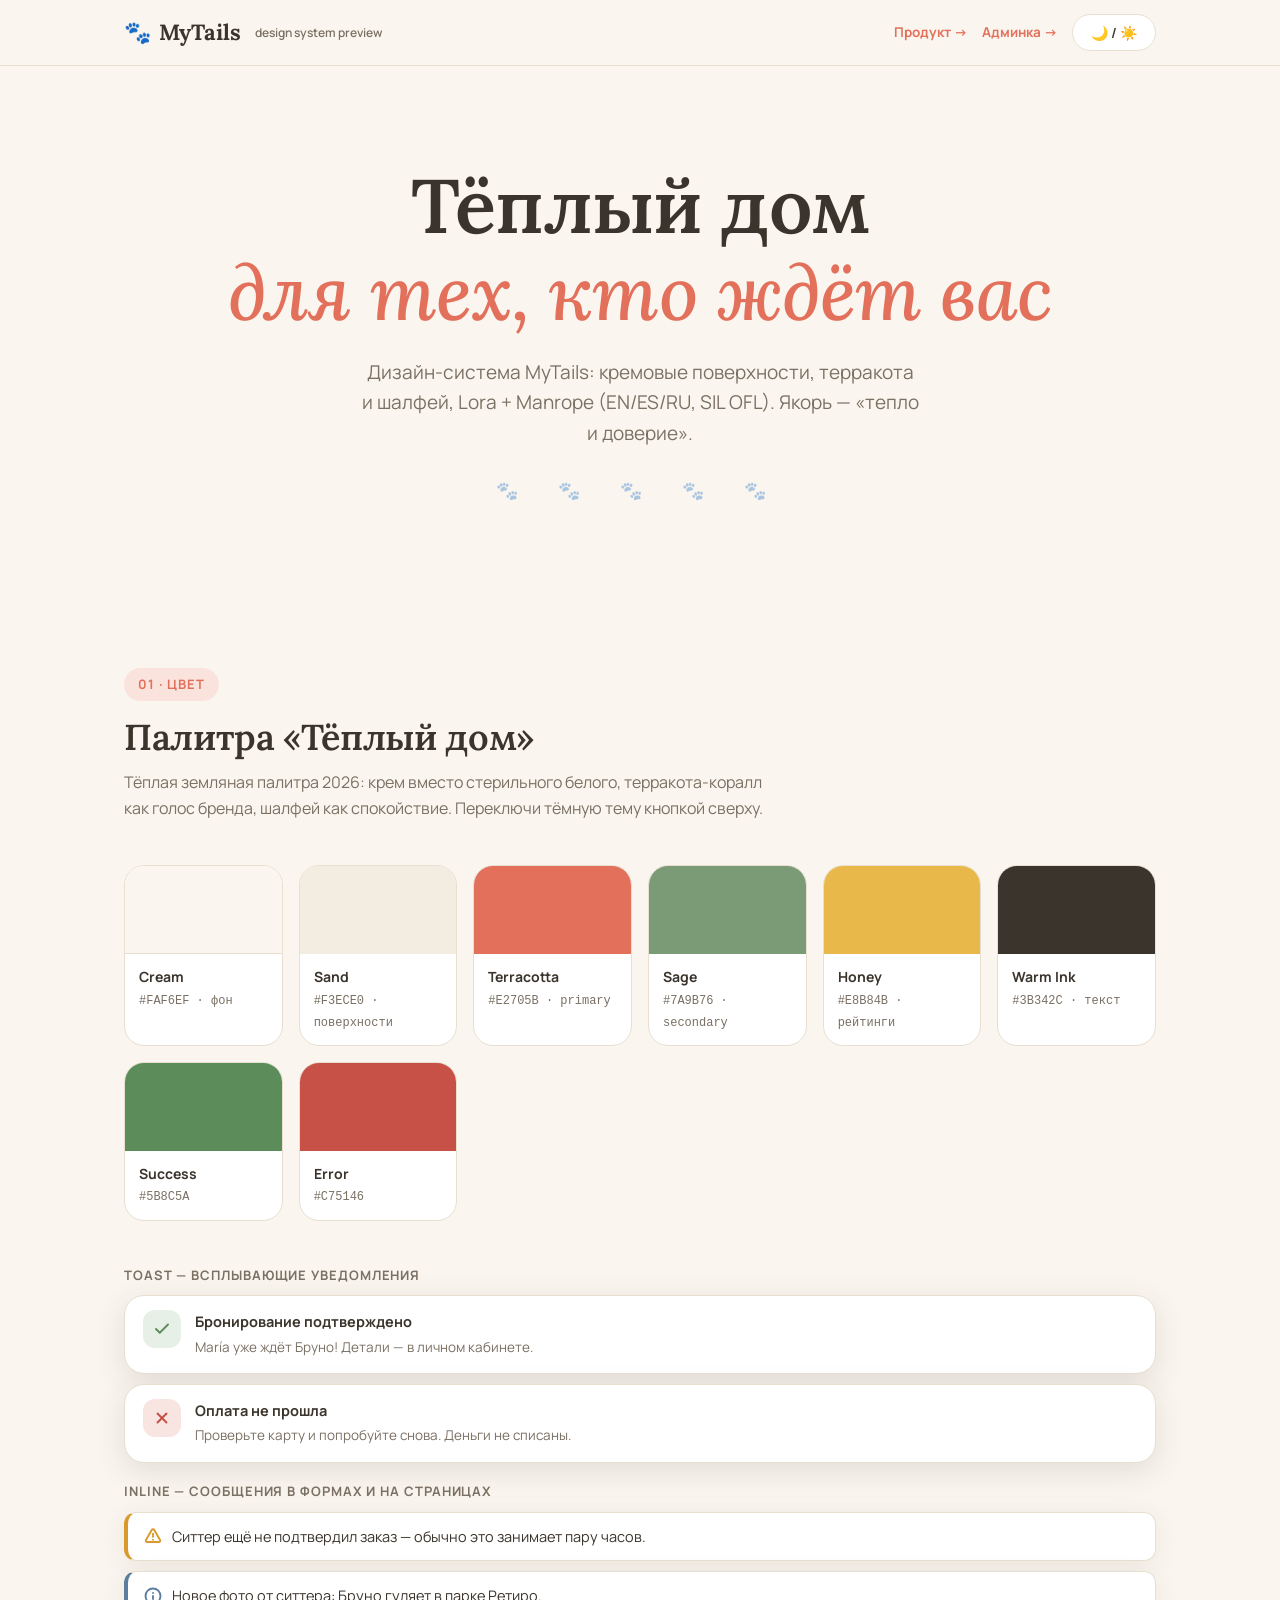
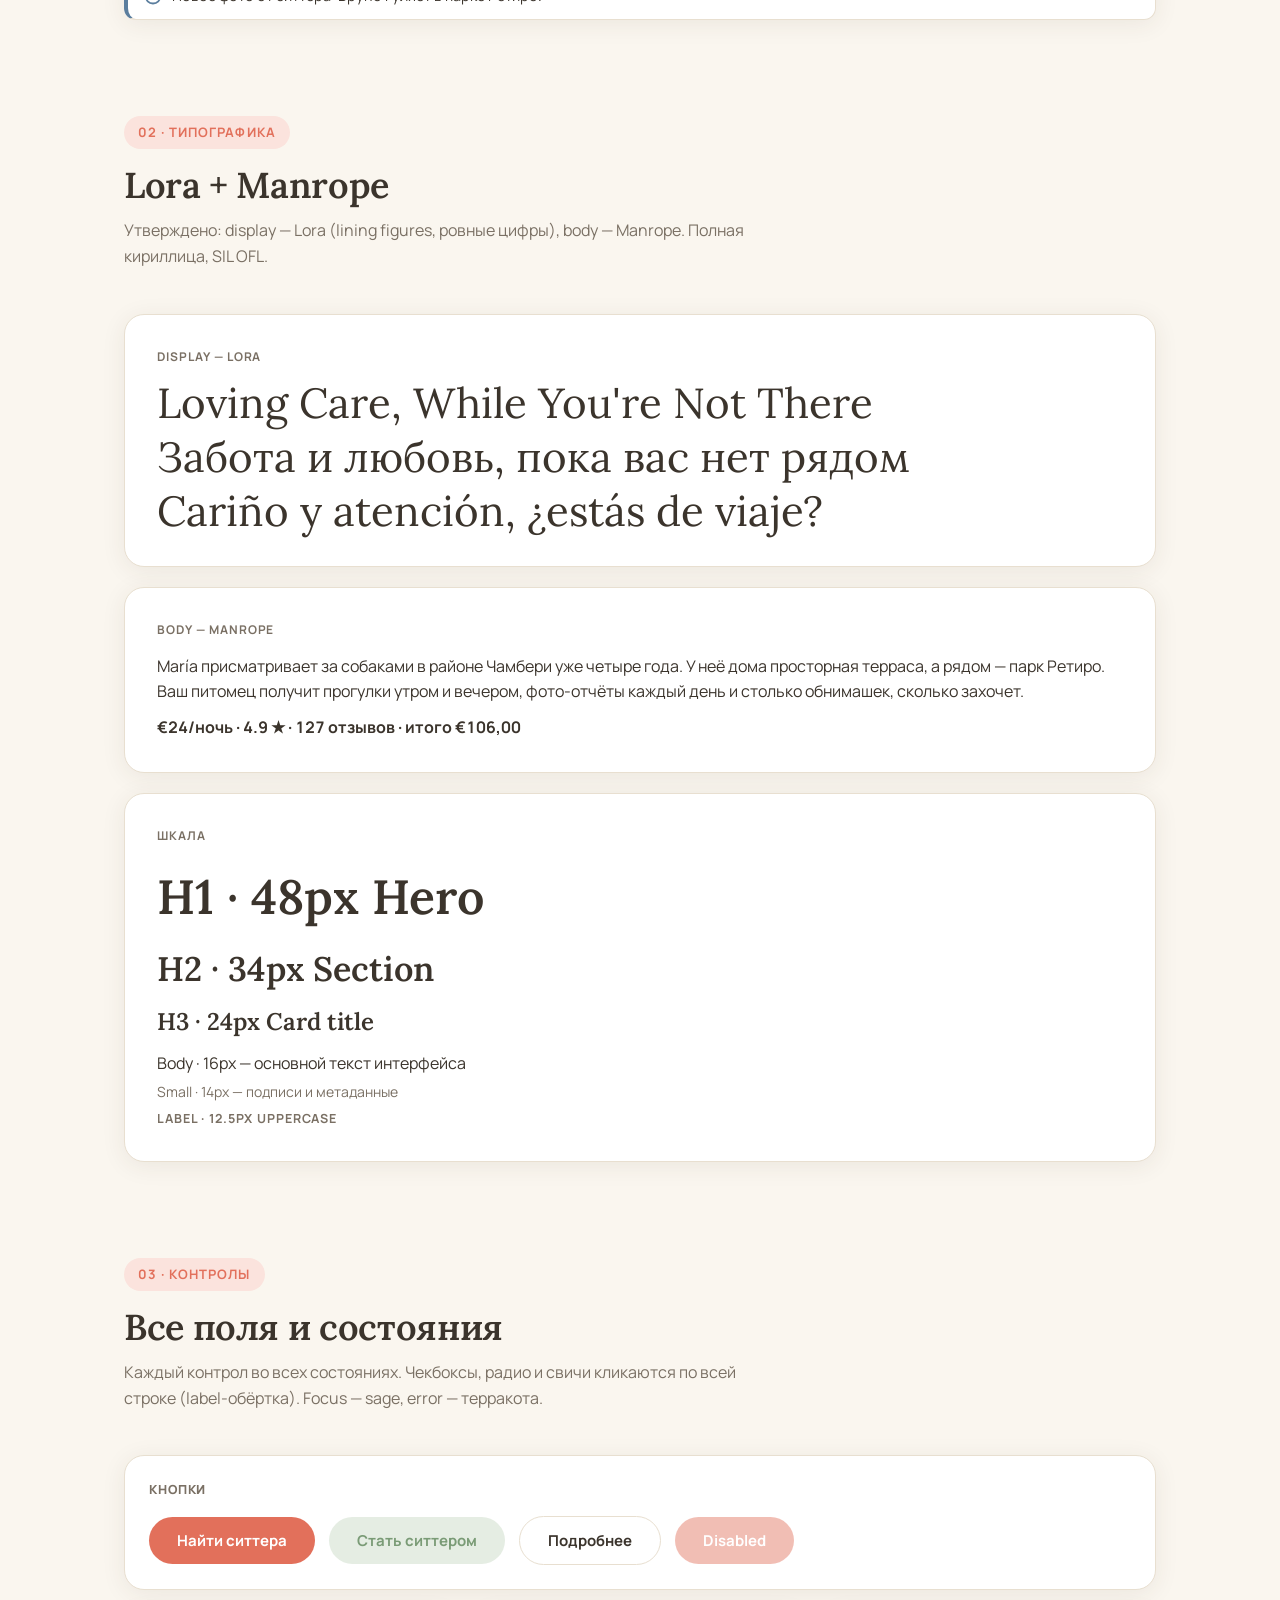
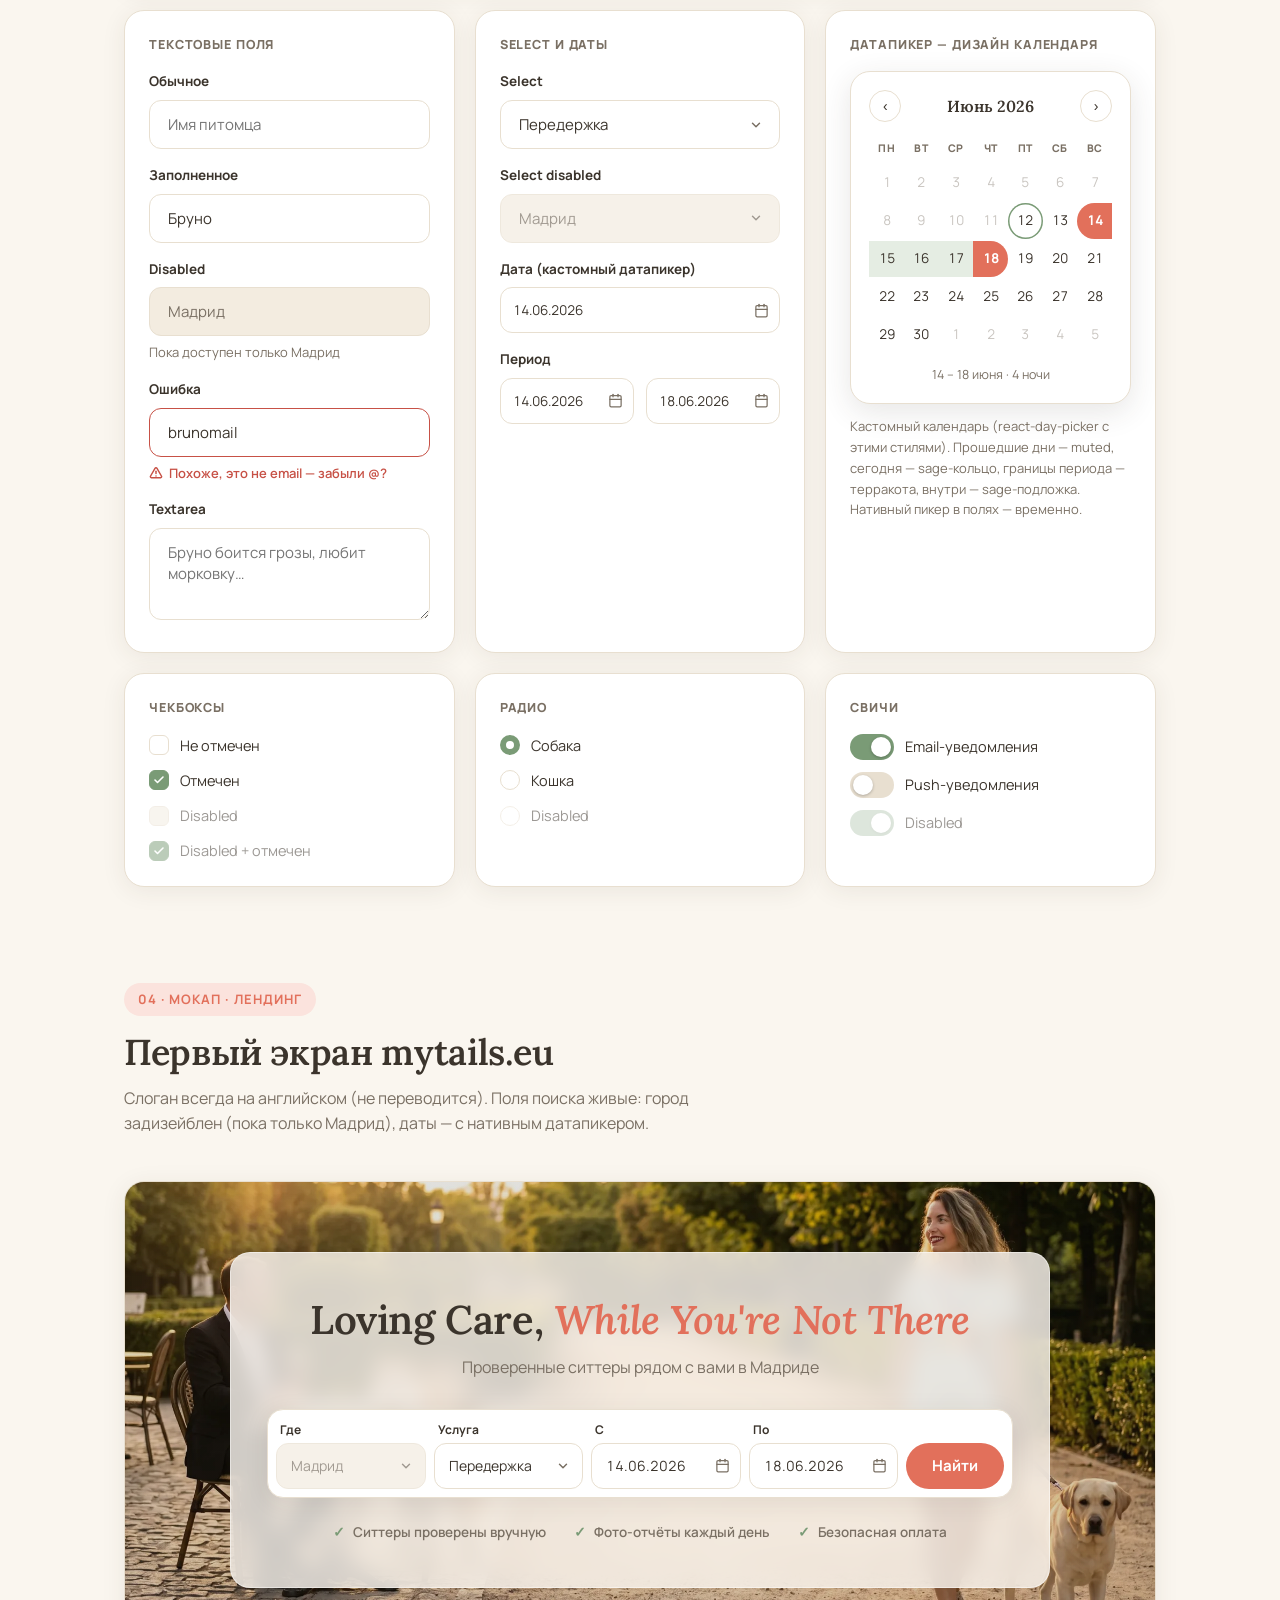
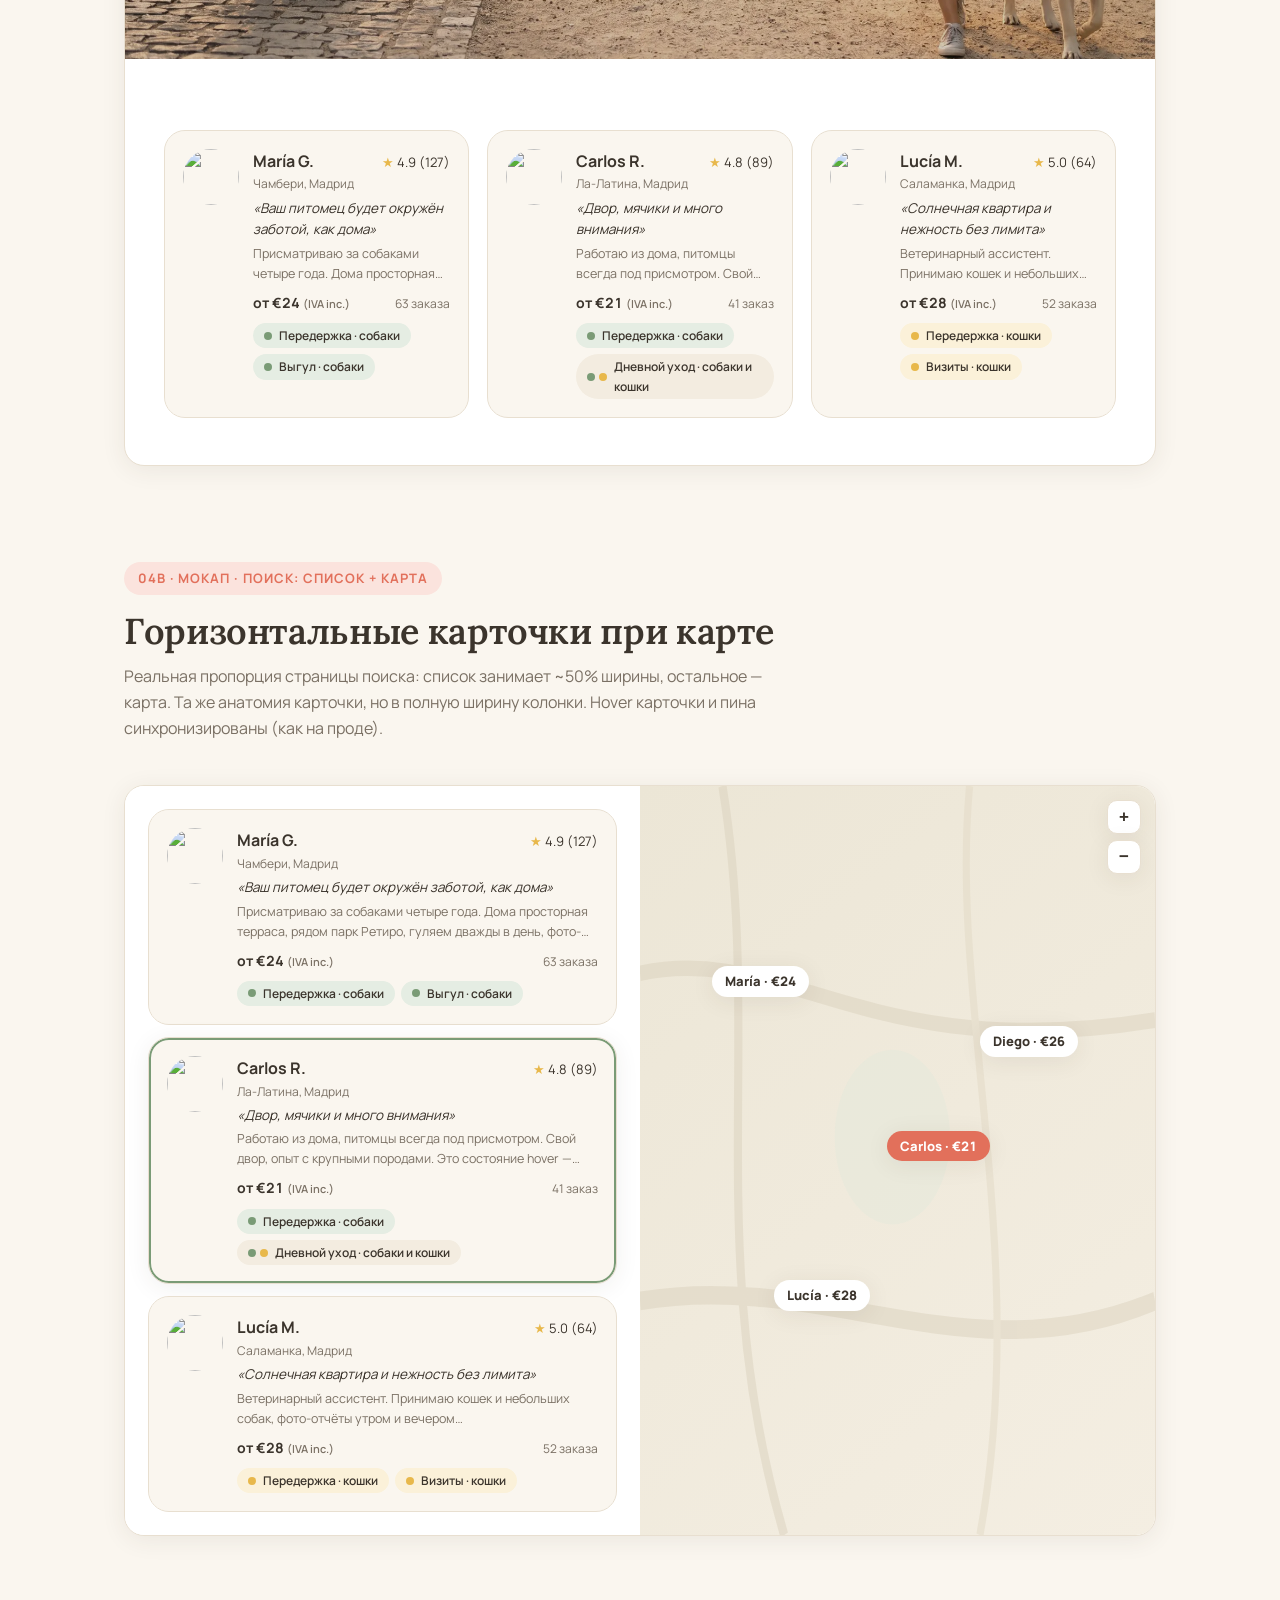
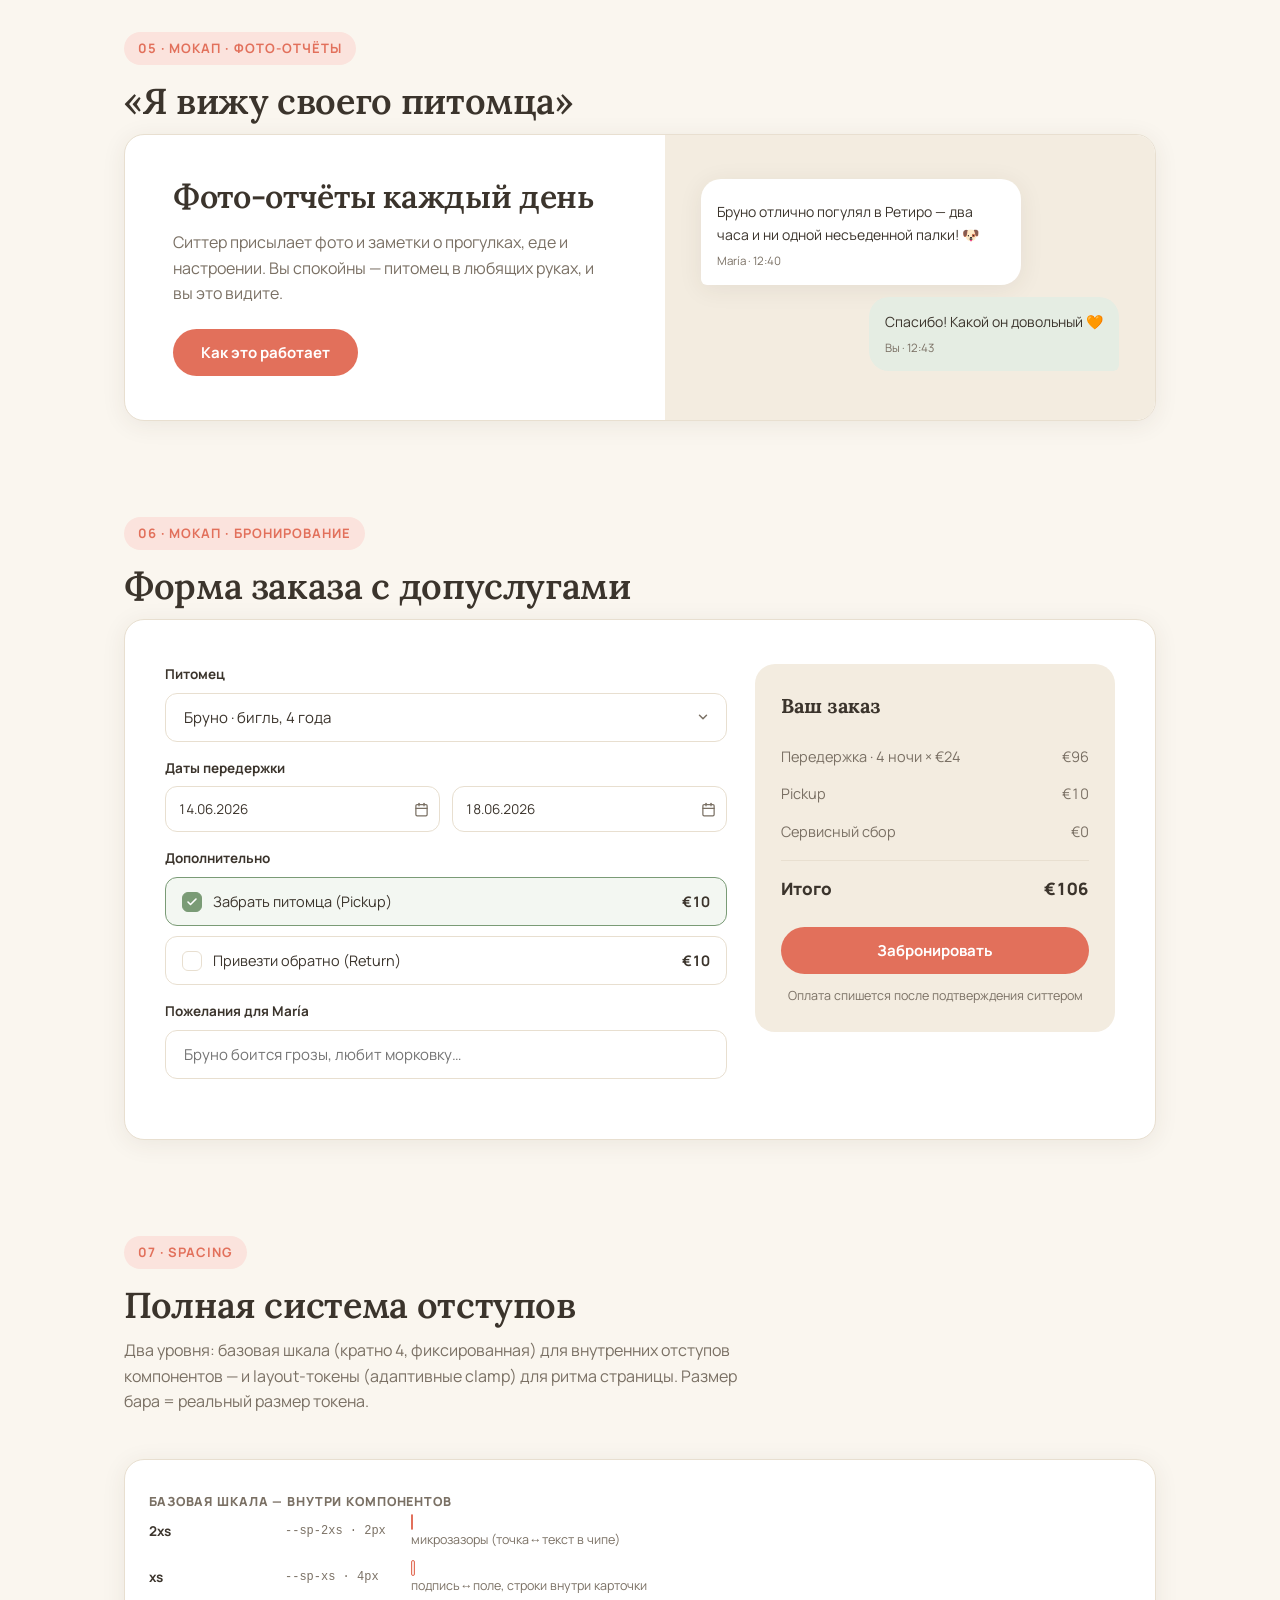
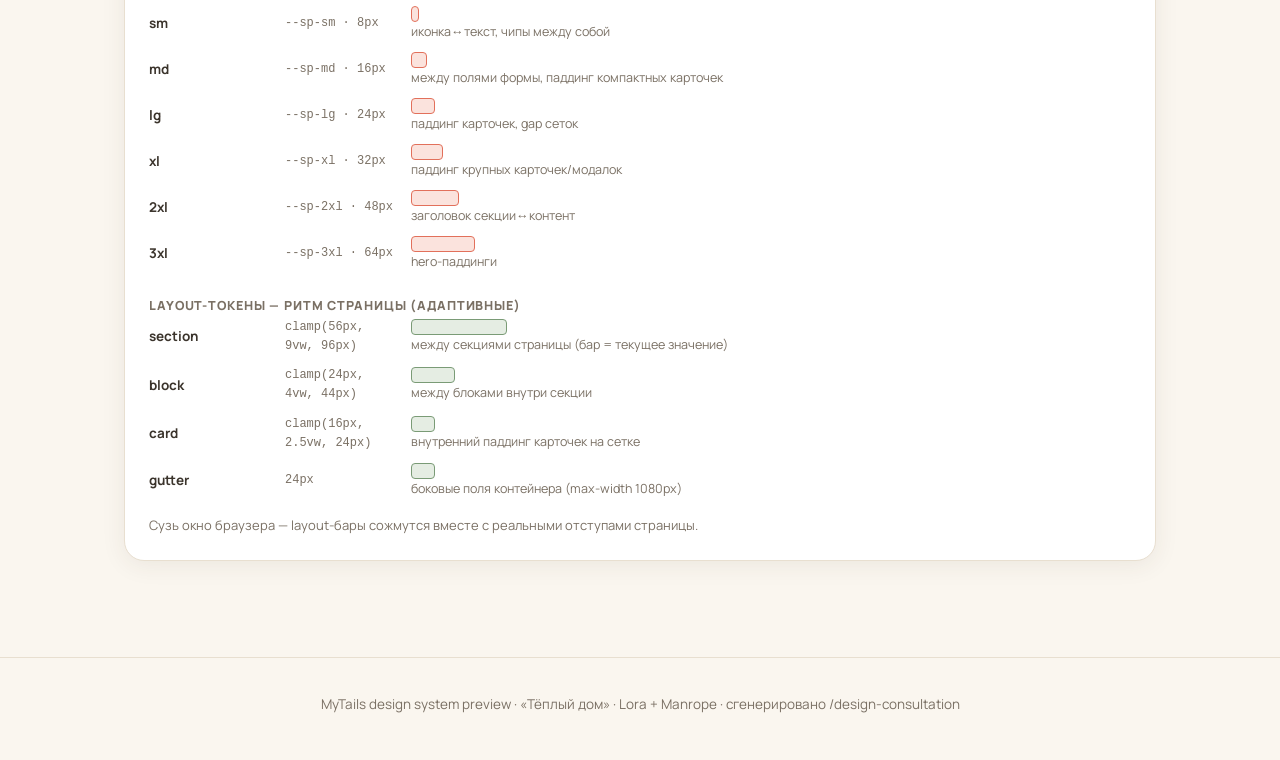
==== commit f6cf4b92: "feat: product components page (blog, lost pets, why, faq, bookings, map layers, chat) + admin dashbo" ====
--- a/design-system/index.html
+++ b/design-system/index.html
@@ -128,7 +128,8 @@
   transition: border-color .15s, box-shadow .15s;
 }
 .input:focus { outline: none; border-color: var(--sage); box-shadow: 0 0 0 3px var(--sage-soft); }
-.input:disabled { background: var(--surface-warm); color: var(--ink-muted); cursor: not-allowed; }
+/* только background-color: shorthand `background:` сбрасывал no-repeat у chevron селекта — стрелка размножалась */
+.input:disabled { background-color: var(--surface-warm); color: var(--ink-muted); cursor: not-allowed; }
 .input.error { border-color: var(--error); }
 .input.error:focus { box-shadow: 0 0 0 3px var(--error-soft); }
 .err-msg { display:flex; gap:6px; align-items:center; font-size: 13px; color: var(--error); font-weight: 600; margin-top: 6px; }
@@ -231,17 +232,22 @@
 /* landing mockup */
 .mock { border: 1px solid var(--border); border-radius: var(--r-lg); overflow: hidden; box-shadow: var(--shadow); background: var(--surface); }
 .mock-hero {
+  /* фото живое: лёгкое затемнение, контент — на полупрозрачной карточке (как в Index.png) */
   background:
-    linear-gradient(180deg, rgba(250,246,239,.92) 0%, rgba(250,246,239,.72) 45%, rgba(250,246,239,.38) 100%),
+    linear-gradient(rgba(40, 33, 24, .14), rgba(40, 33, 24, .22)),
     url("assets/index2.webp") center 62% / cover no-repeat;
-  padding: var(--sp-block) clamp(20px, 5vw, 48px) calc(var(--sp-block) * 2.2);
+  padding: calc(var(--sp-block) * 1.6) clamp(20px, 5vw, 48px);
   text-align: center;
 }
-[data-theme="dark"] .mock-hero {
-  background:
-    linear-gradient(180deg, rgba(38,33,25,.92) 0%, rgba(38,33,25,.74) 45%, rgba(38,33,25,.45) 100%),
-    url("assets/index2.webp") center 62% / cover no-repeat;
-}
+.hero-card {
+  max-width: 820px; margin: 0 auto;
+  background: color-mix(in srgb, var(--bg) 82%, transparent);
+  backdrop-filter: blur(10px); -webkit-backdrop-filter: blur(10px);
+  border: 1px solid color-mix(in srgb, var(--surface) 45%, transparent);
+  border-radius: var(--r-lg);
+  padding: var(--sp-block) clamp(16px, 3vw, 36px);
+}
+[data-theme="dark"] .hero-card { background: color-mix(in srgb, var(--bg) 78%, transparent); }
 .mock-hero h3 { font-size: clamp(26px, 4vw, 40px); max-width: 680px; margin: 0 auto; }
 .mock-hero h3 em { font-style: italic; color: var(--primary); }
 .mock-hero p { color: var(--ink-muted); margin-top: 12px; }
@@ -383,7 +389,11 @@
 <div class="topbar">
   <div class="wrap">
     <div class="logo"><span>🐾</span> MyTails <span style="font-family:'Manrope';font-size:12px;font-weight:600;color:var(--ink-muted);margin-left:6px;">design system preview</span></div>
-    <button class="theme-toggle" onclick="document.documentElement.dataset.theme = document.documentElement.dataset.theme === 'dark' ? '' : 'dark'">🌙 / ☀️ Тема</button>
+    <div style="display:flex;gap:14px;align-items:center;font-size:13.5px;font-weight:700">
+      <a href="product.html" style="color:var(--primary);text-decoration:none">Продукт →</a>
+      <a href="admin.html" style="color:var(--primary);text-decoration:none">Админка →</a>
+      <button class="theme-toggle" onclick="document.documentElement.dataset.theme = document.documentElement.dataset.theme === 'dark' ? '' : 'dark'">🌙 / ☀️</button>
+    </div>
   </div>
 </div>
 
@@ -543,6 +553,7 @@
   <p class="section-sub">Слоган всегда на английском (не переводится). Поля поиска живые: город задизейблен (пока только Мадрид), даты — с нативным датапикером.</p>
   <div class="mock">
     <div class="mock-hero">
+      <div class="hero-card">
       <h3>Loving Care, <em>While You're Not There</em></h3>
       <p>Проверенные ситтеры рядом с вами в Мадриде</p>
       <form class="search-bar" onsubmit="return false">
@@ -556,6 +567,7 @@
         <span>Ситтеры проверены вручную</span>
         <span>Фото-отчёты каждый день</span>
         <span>Безопасная оплата</span>
+      </div>
       </div>
     </div>
     <svg class="wavy" viewBox="0 0 1200 28" preserveAspectRatio="none"><path d="M0,14 C150,28 300,0 450,14 C600,28 750,0 900,14 C1050,28 1150,7 1200,14 L1200,28 L0,28 Z" fill="var(--surface)"/></svg>
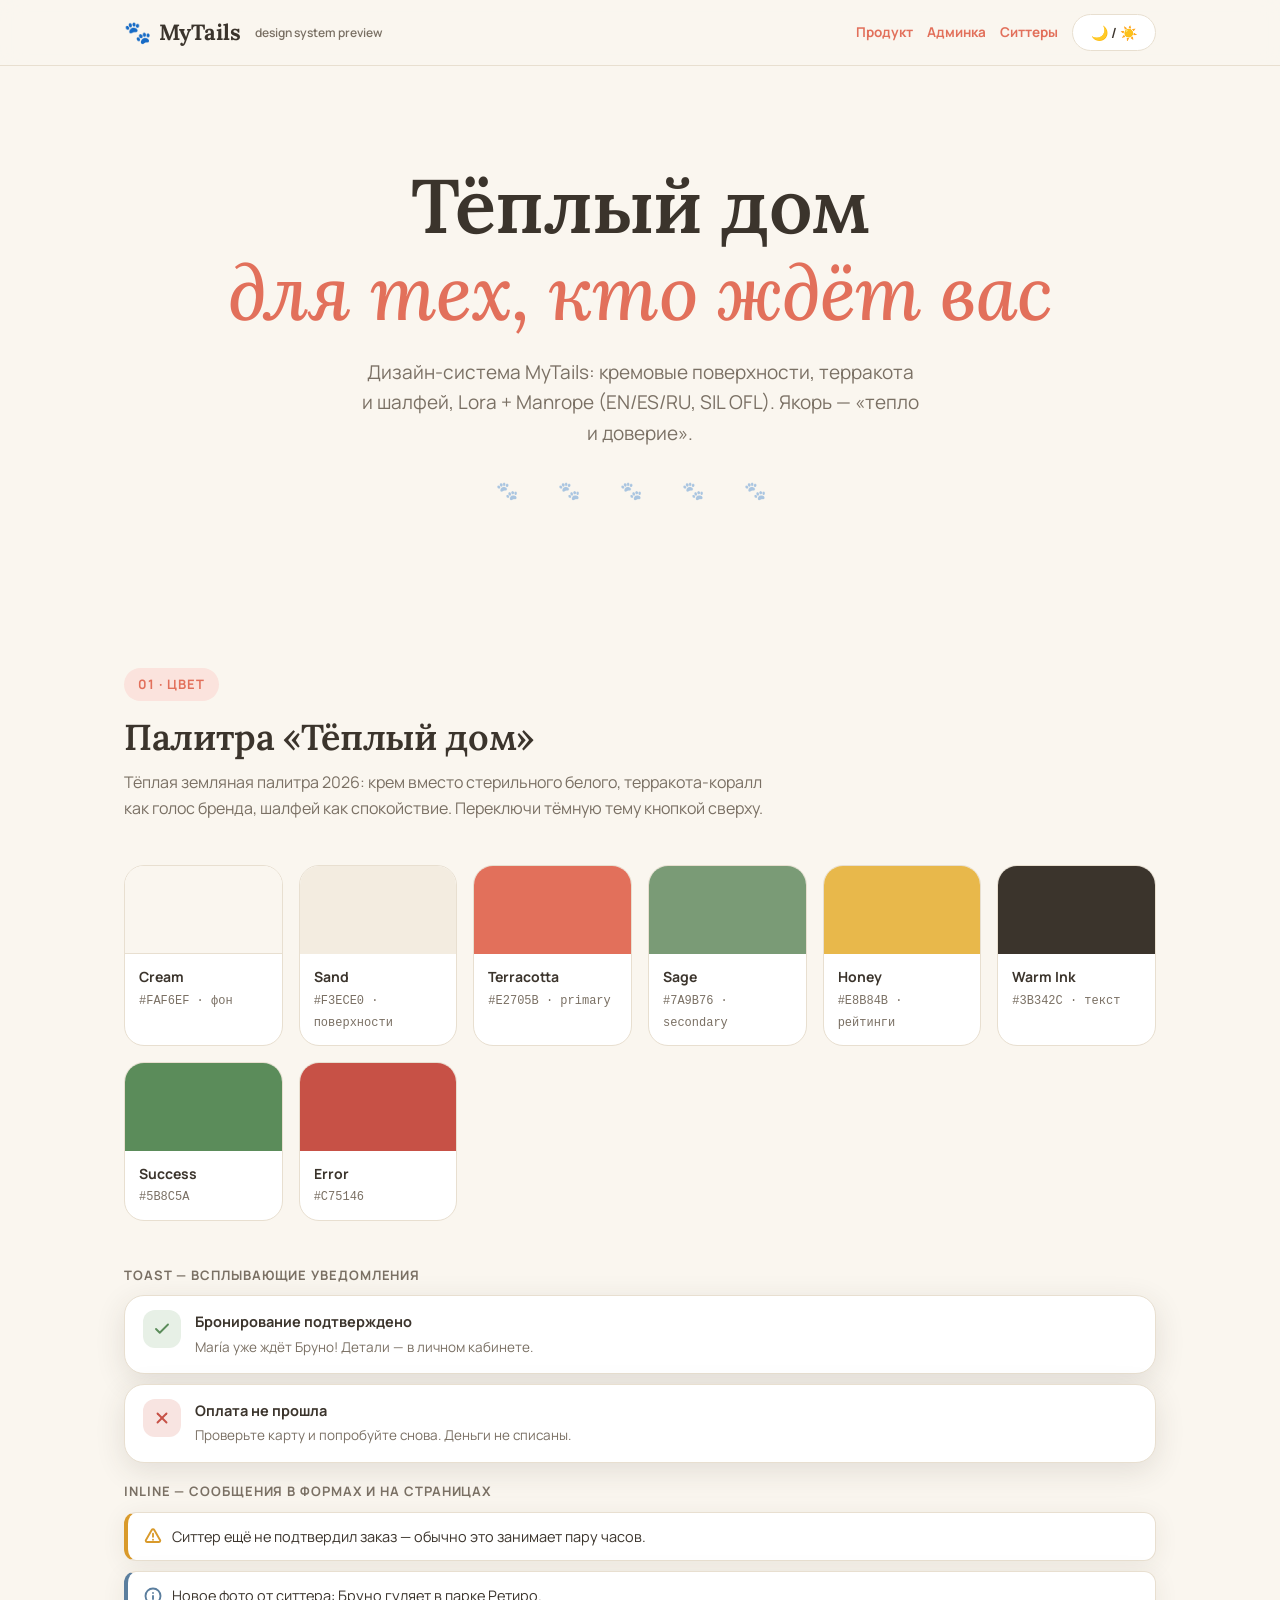
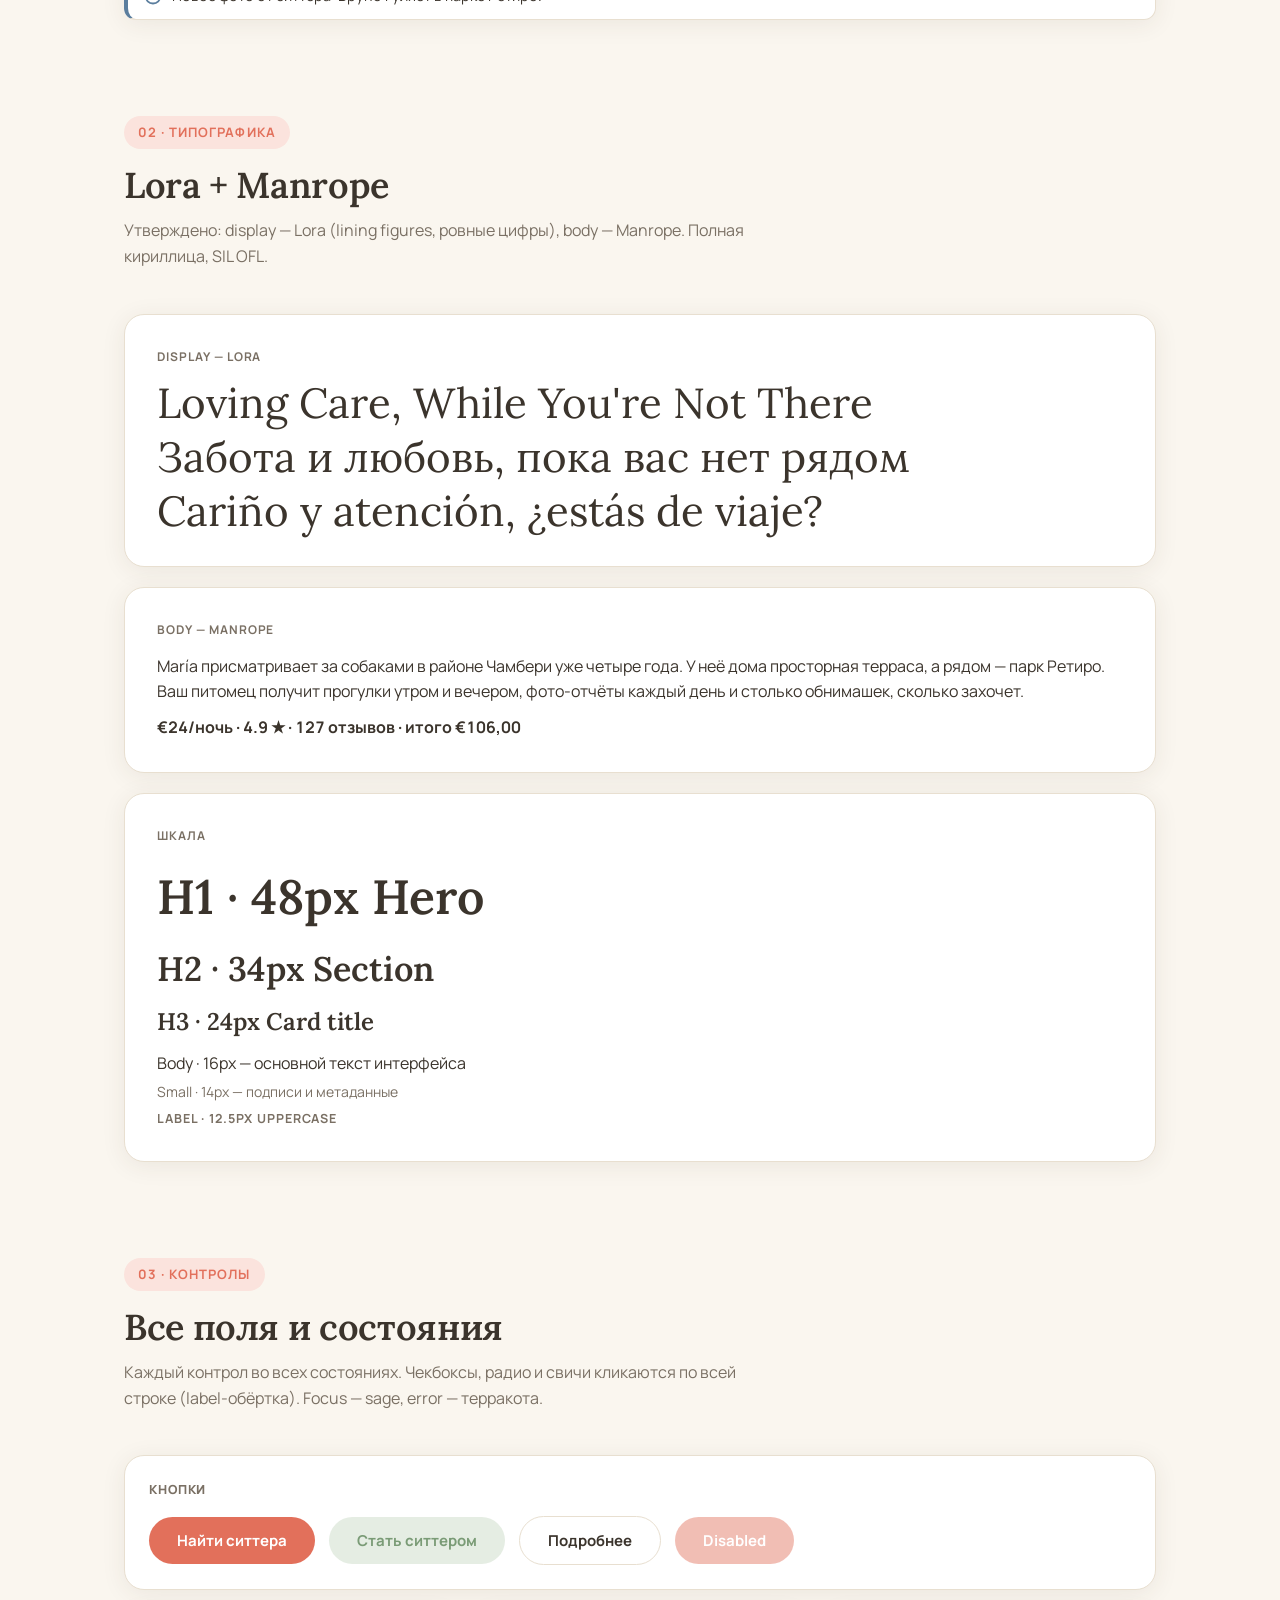
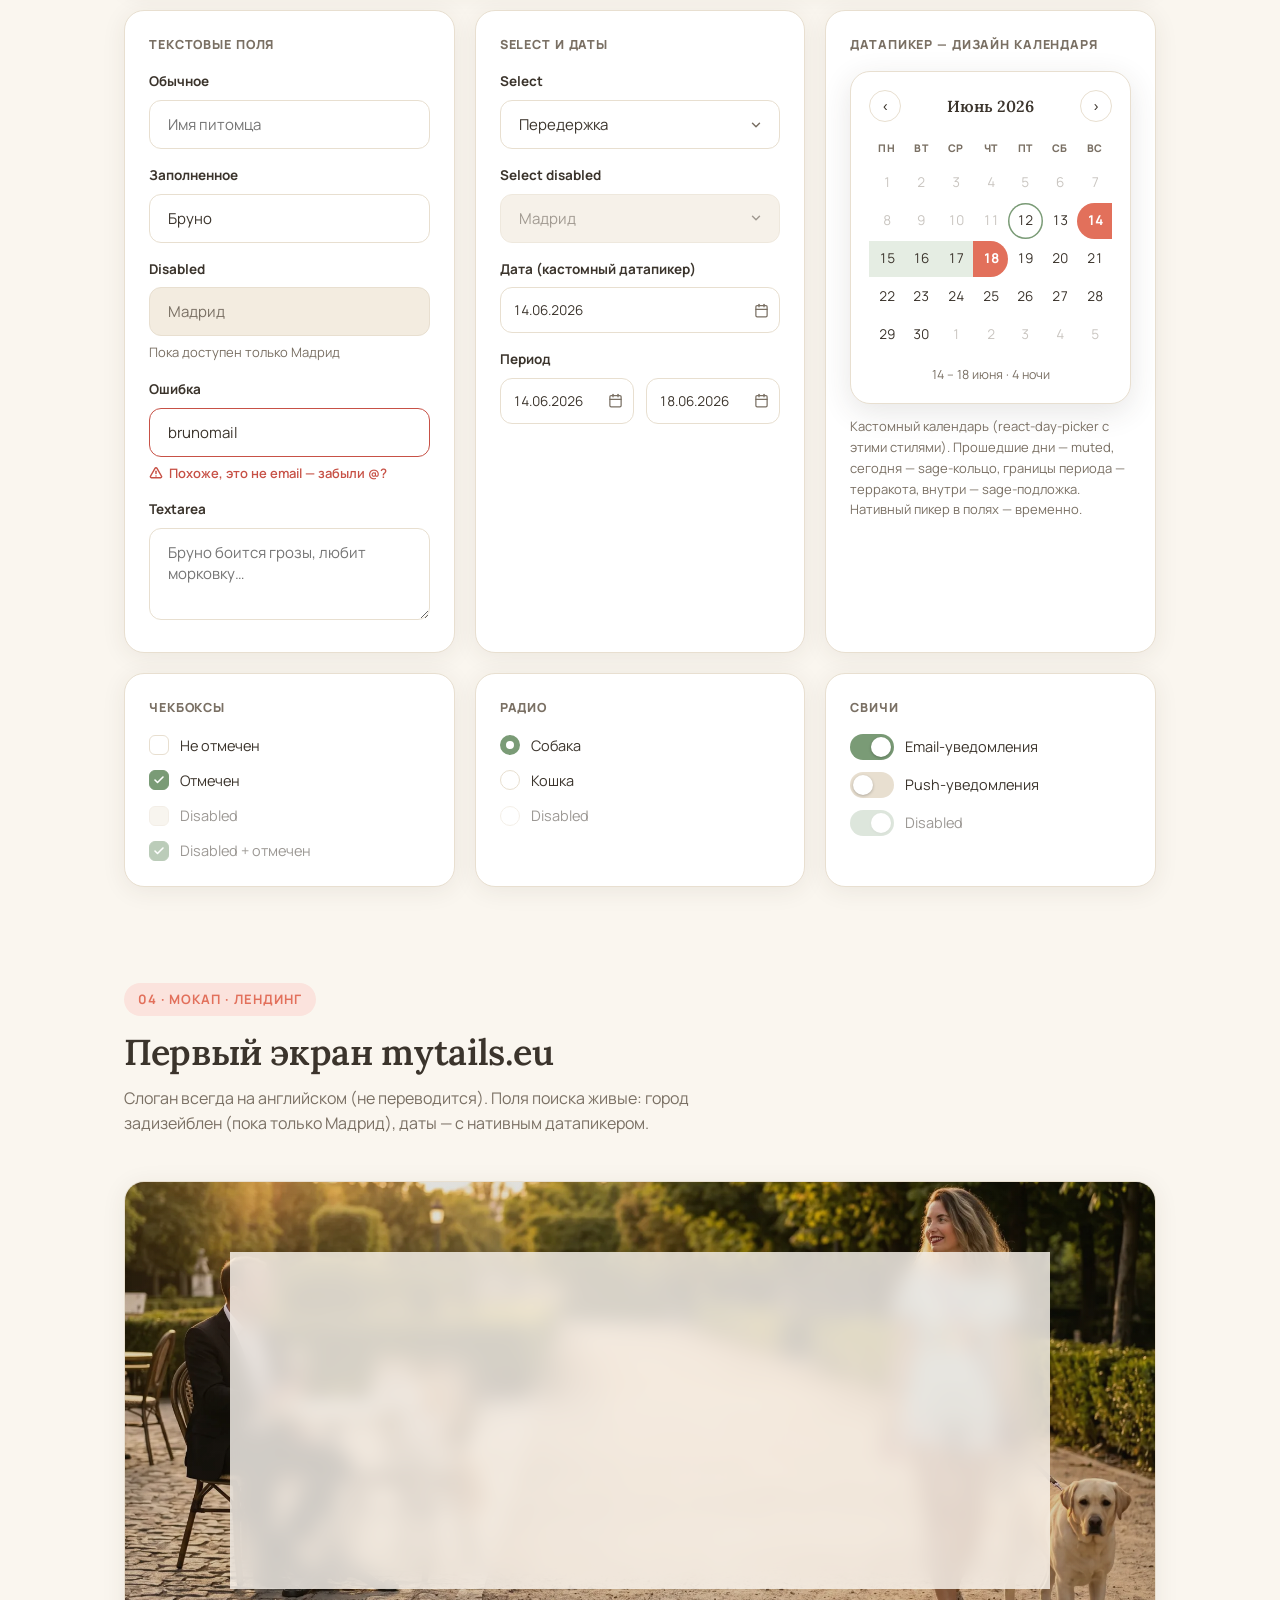
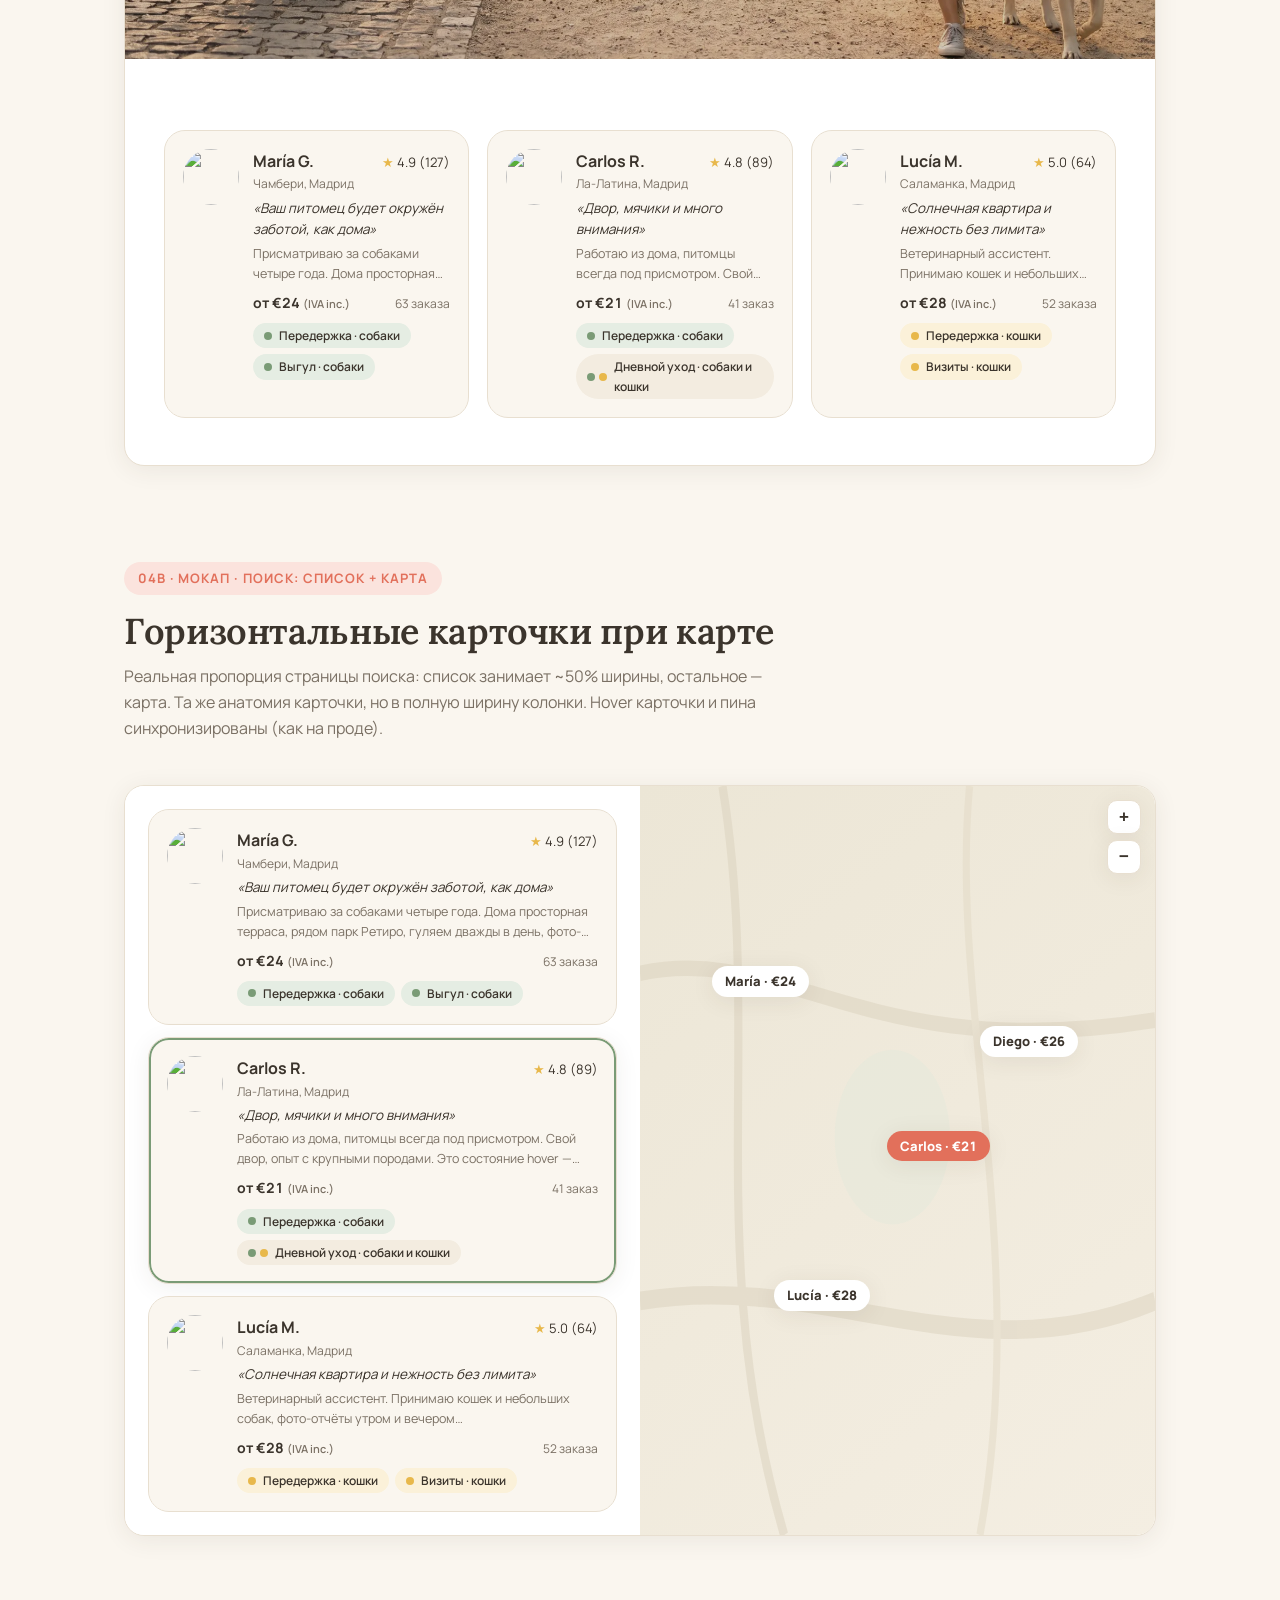
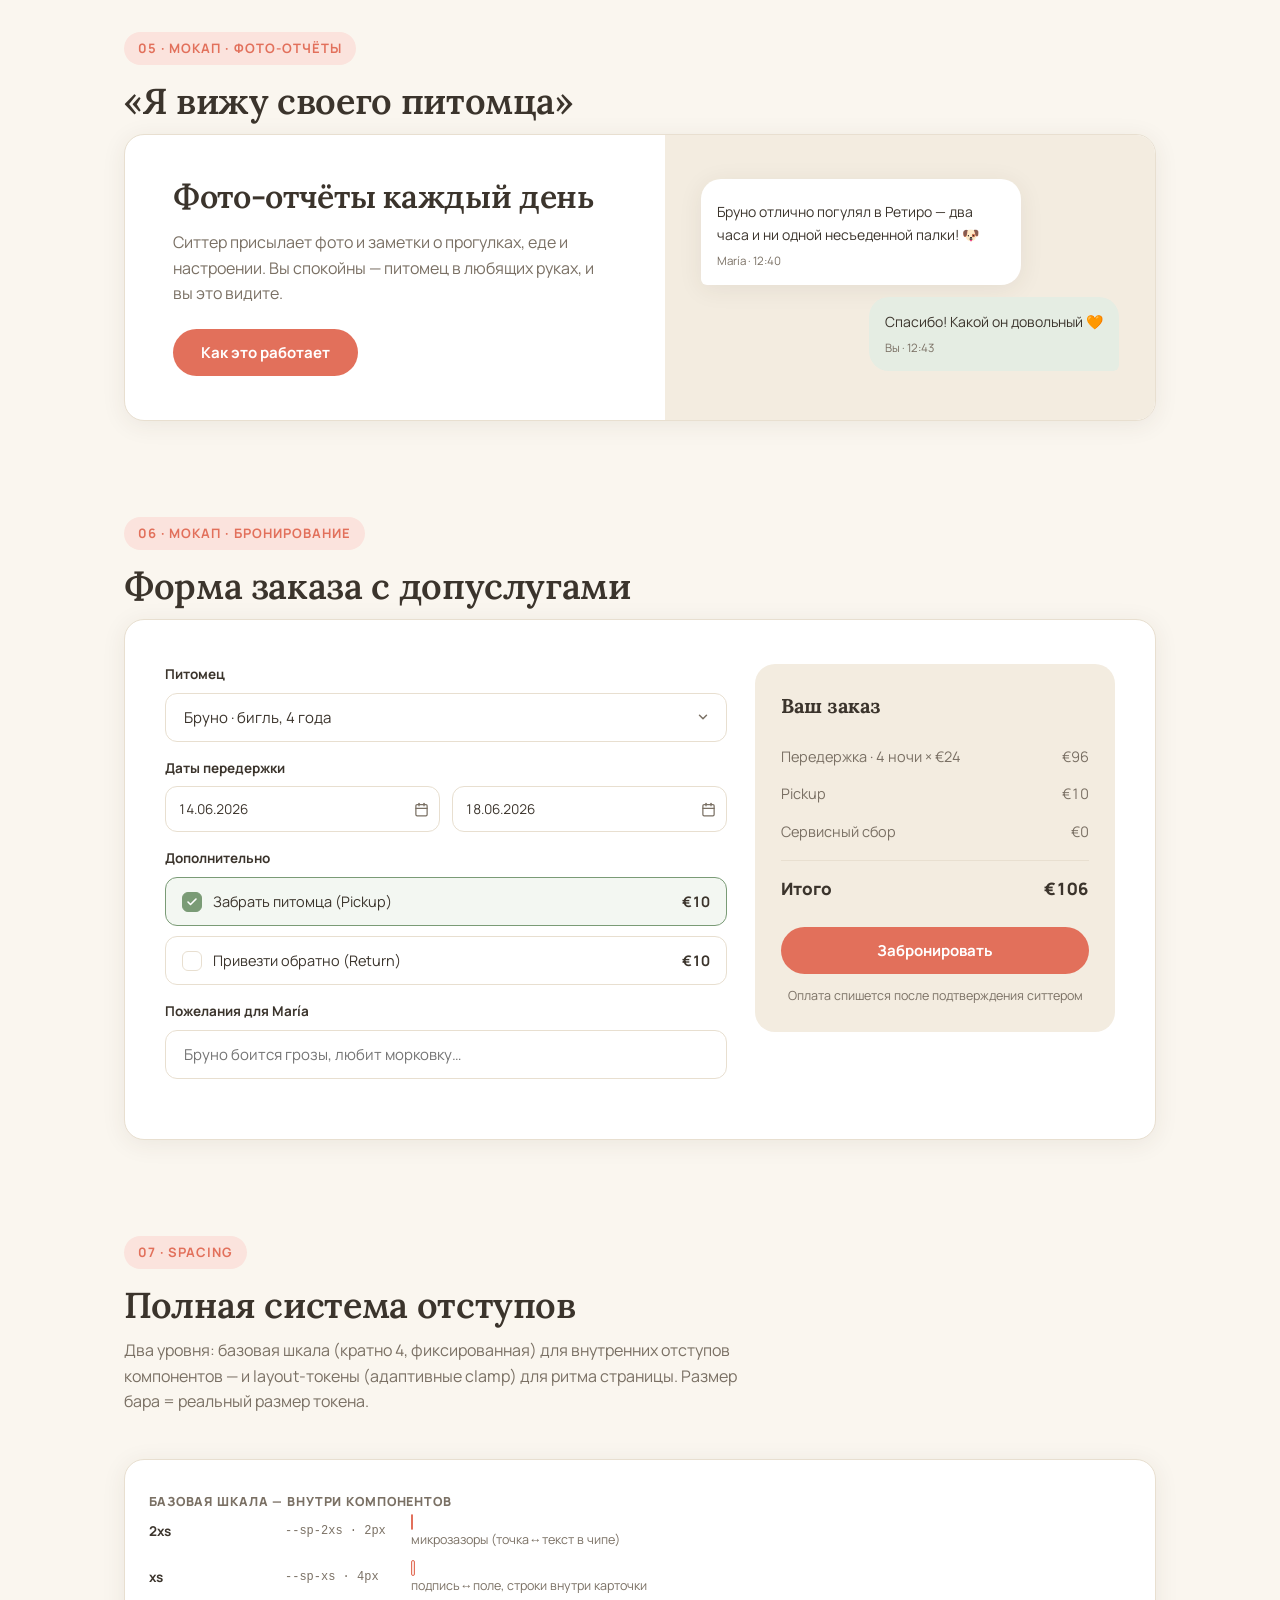
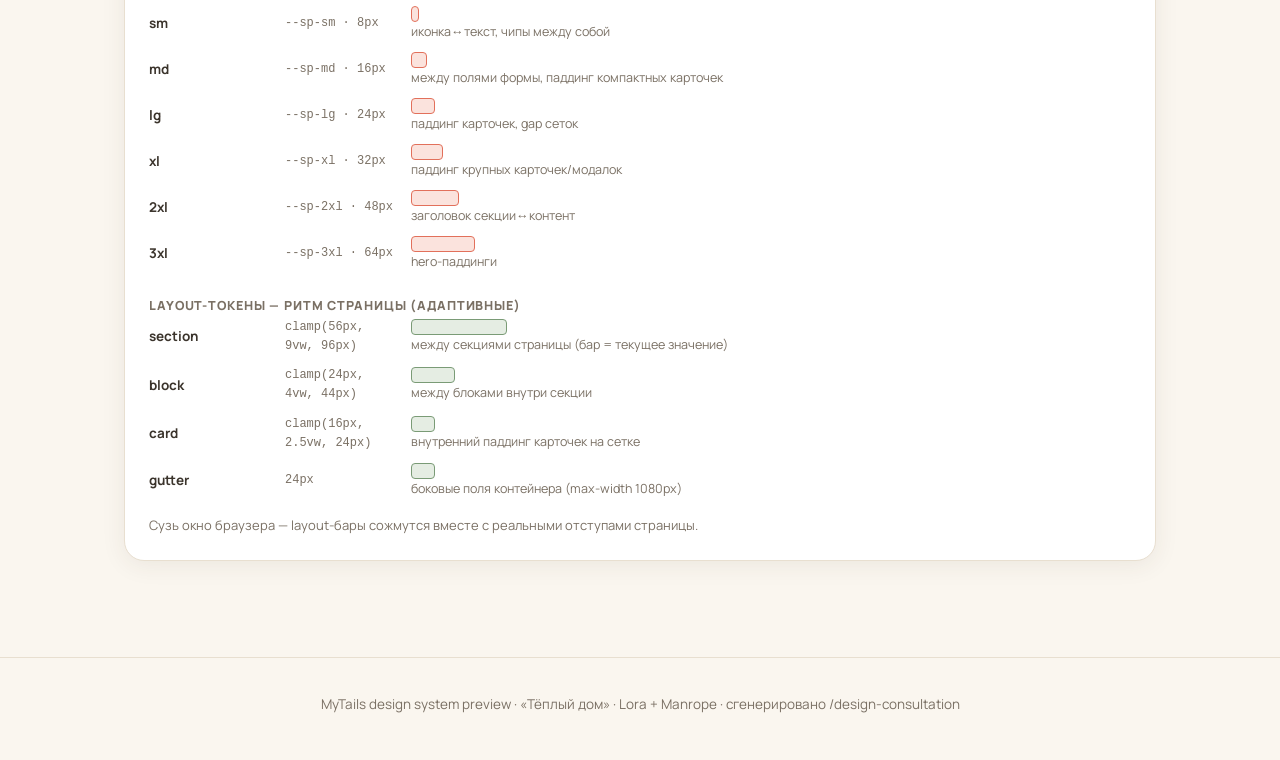
==== commit 29a0f352: "feat: sitter landing hero — clear Founding offer, animated counters, sticky mobile CTA (TZ §24)" ====
--- a/design-system/index.html
+++ b/design-system/index.html
@@ -390,8 +390,9 @@
   <div class="wrap">
     <div class="logo"><span>🐾</span> MyTails <span style="font-family:'Manrope';font-size:12px;font-weight:600;color:var(--ink-muted);margin-left:6px;">design system preview</span></div>
     <div style="display:flex;gap:14px;align-items:center;font-size:13.5px;font-weight:700">
-      <a href="product.html" style="color:var(--primary);text-decoration:none">Продукт →</a>
-      <a href="admin.html" style="color:var(--primary);text-decoration:none">Админка →</a>
+      <a href="product.html" style="color:var(--primary);text-decoration:none">Продукт</a>
+      <a href="admin.html" style="color:var(--primary);text-decoration:none">Админка</a>
+      <a href="sitters.html" style="color:var(--primary);text-decoration:none">Ситтеры</a>
       <button class="theme-toggle" onclick="document.documentElement.dataset.theme = document.documentElement.dataset.theme === 'dark' ? '' : 'dark'">🌙 / ☀️</button>
     </div>
   </div>
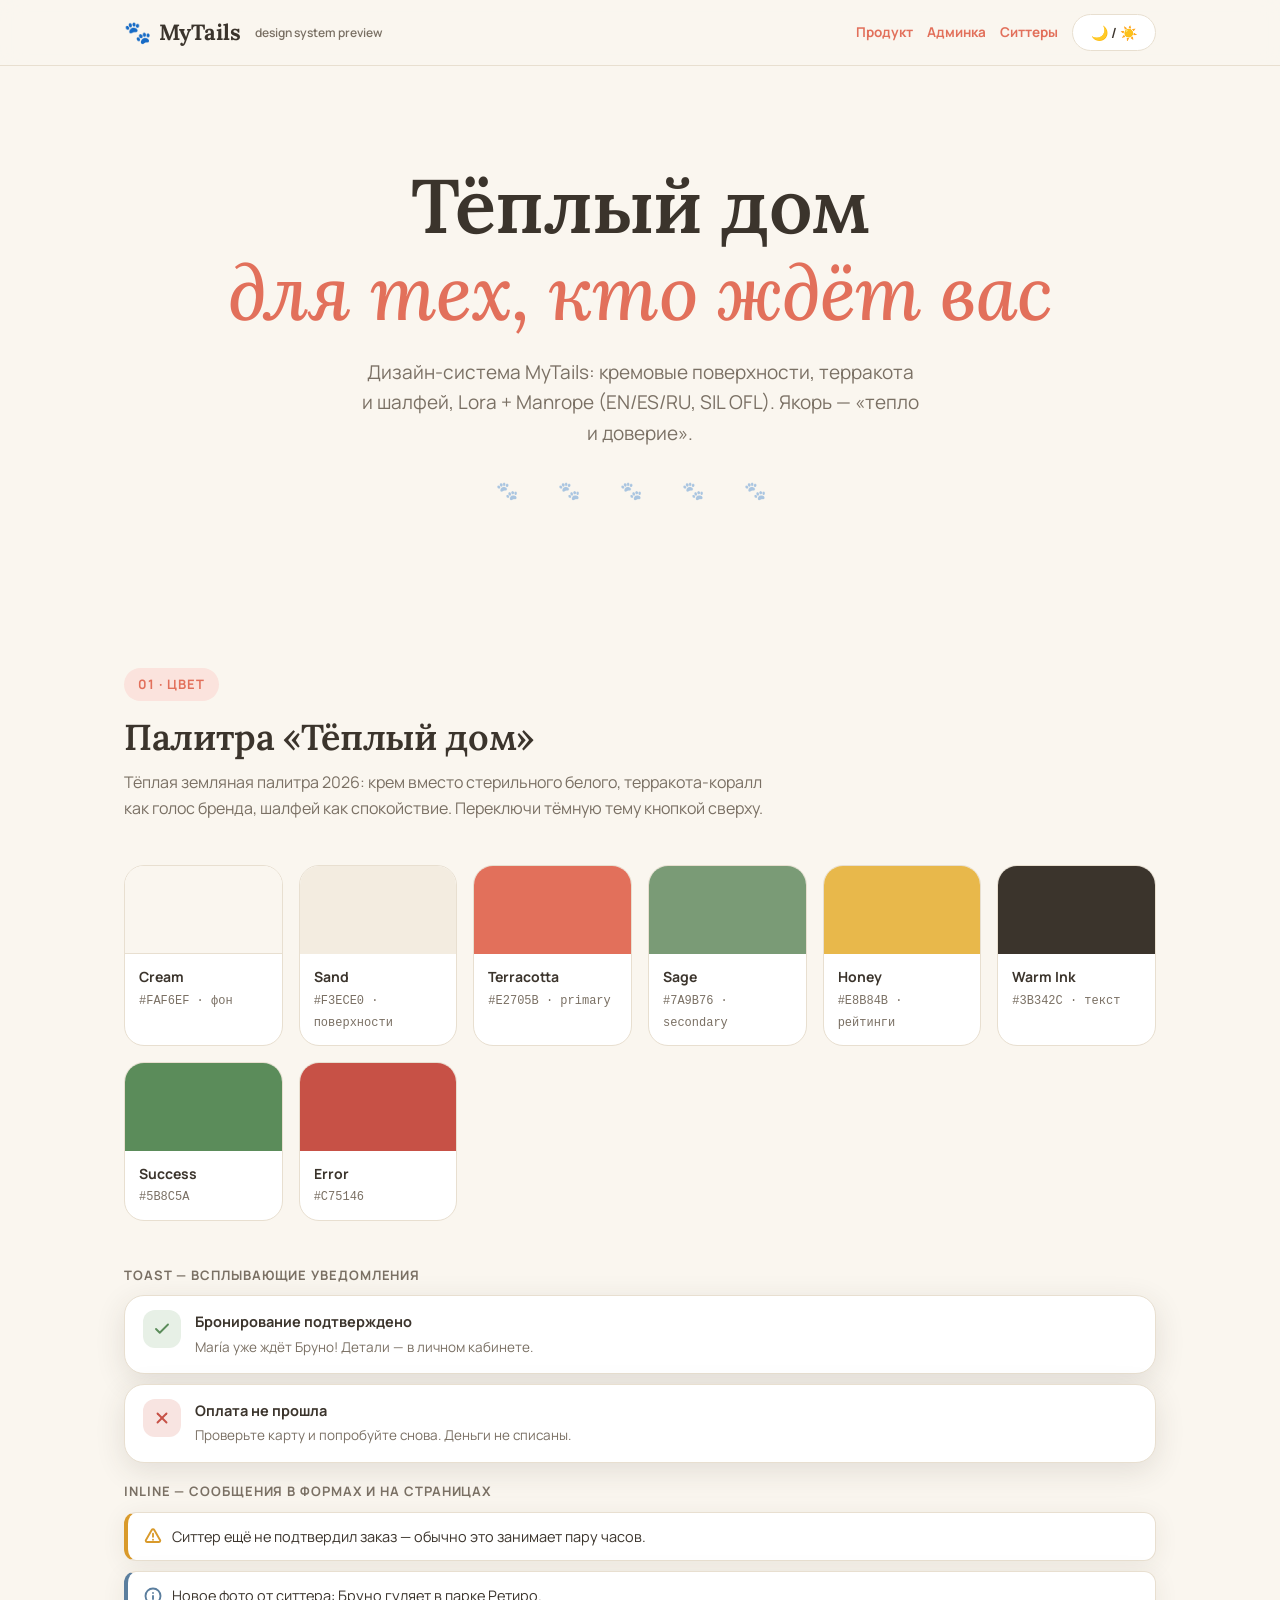
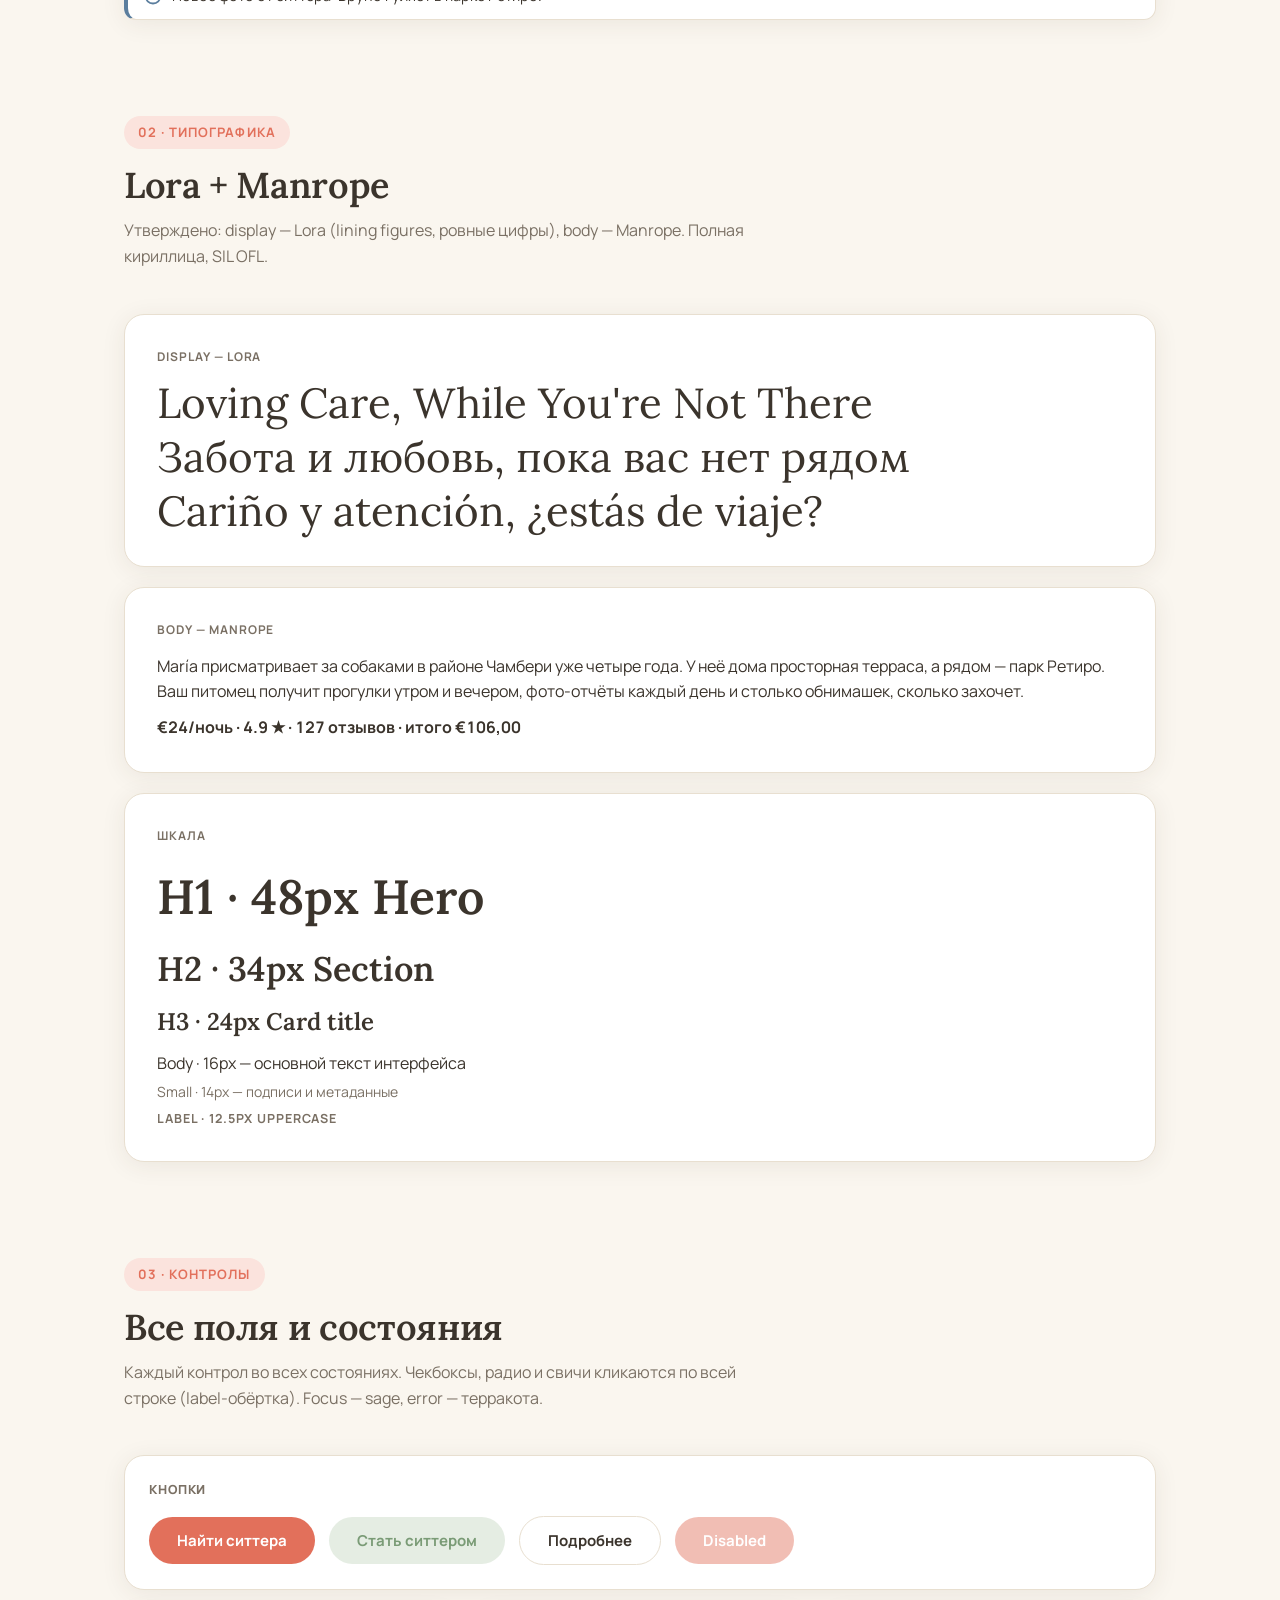
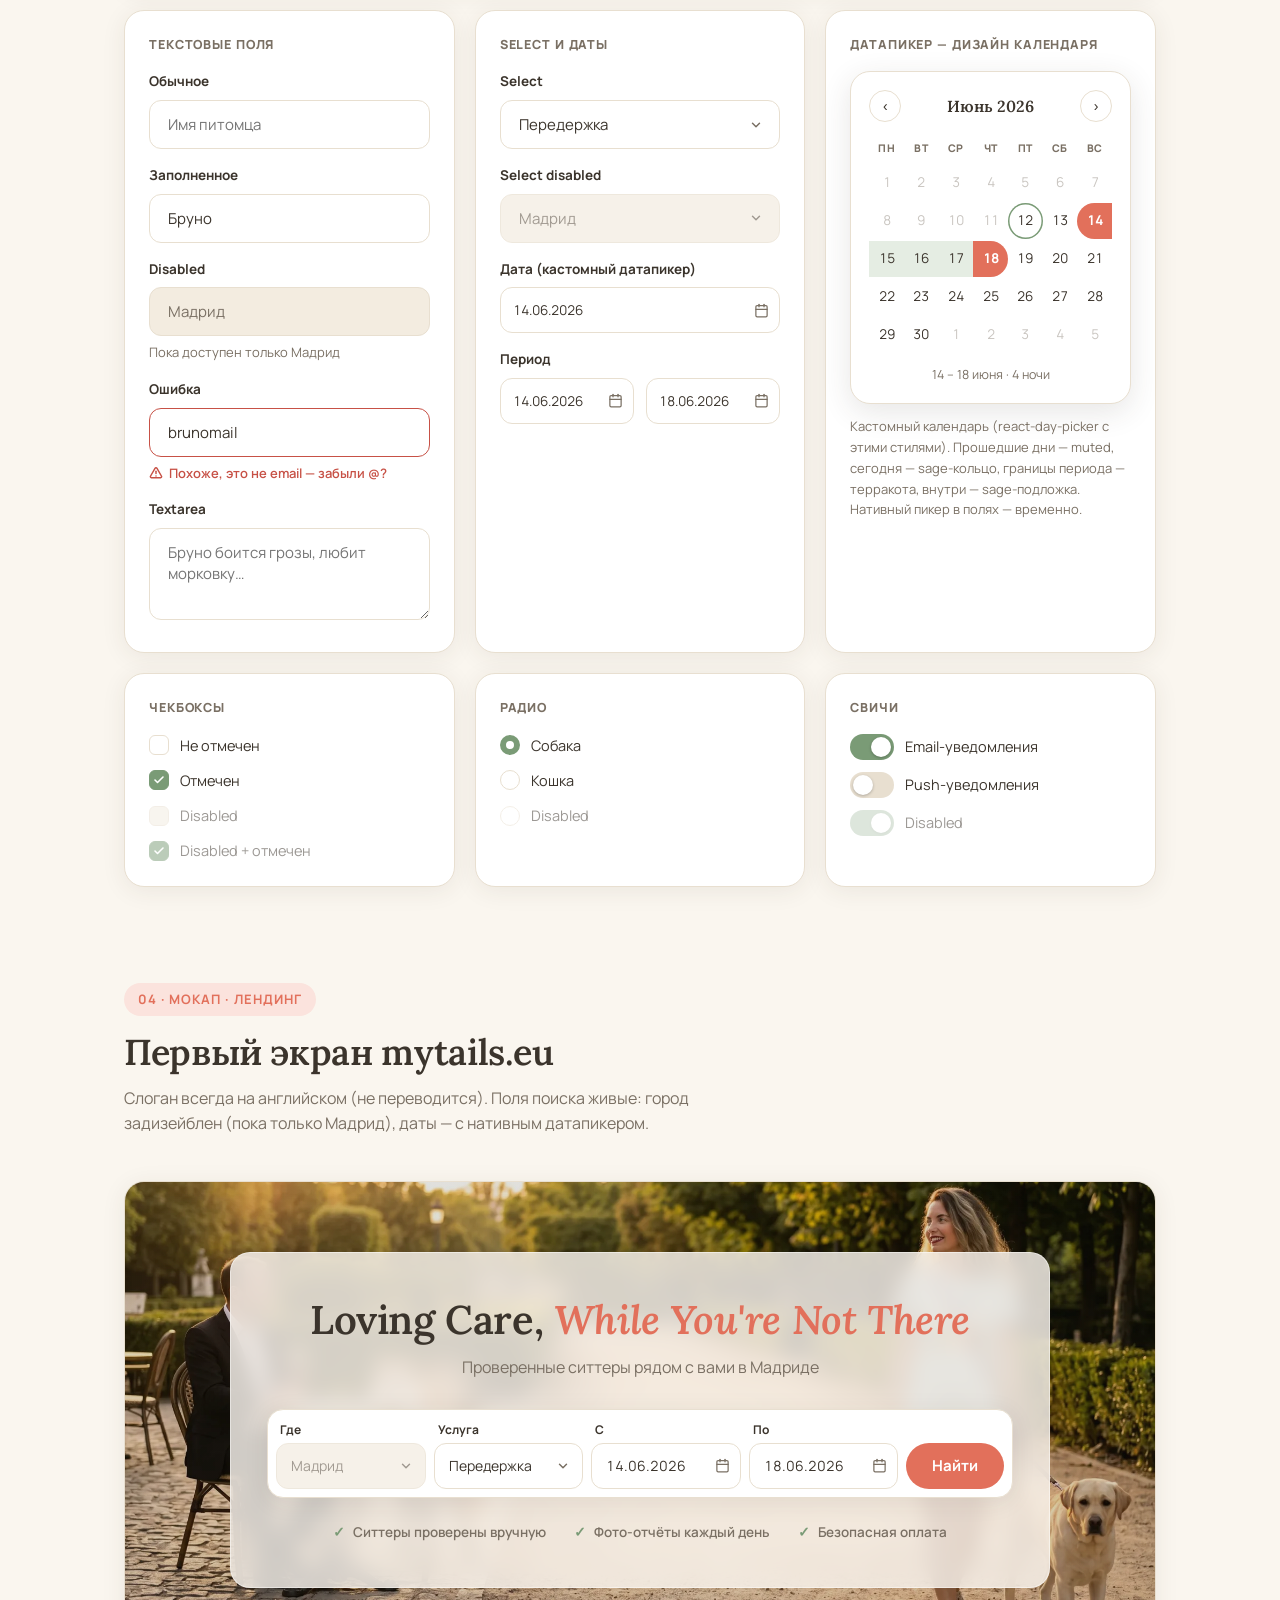
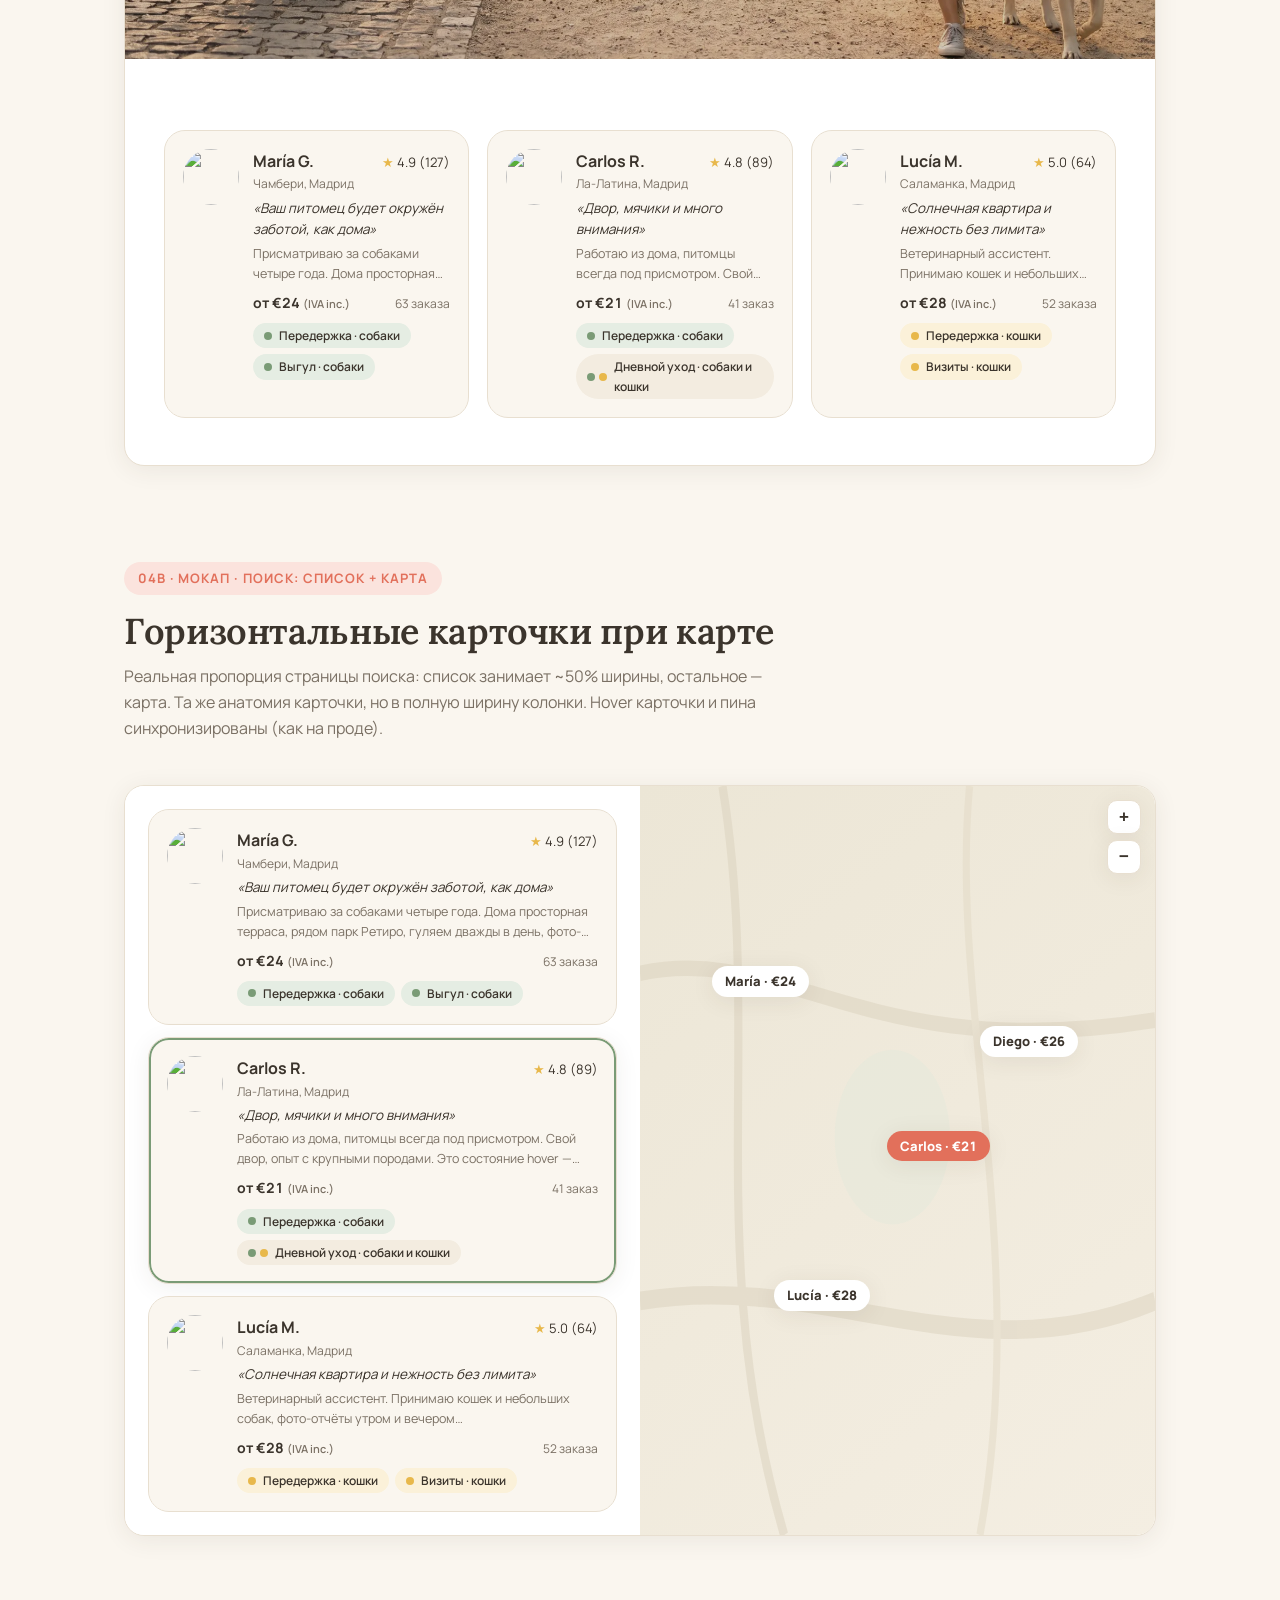
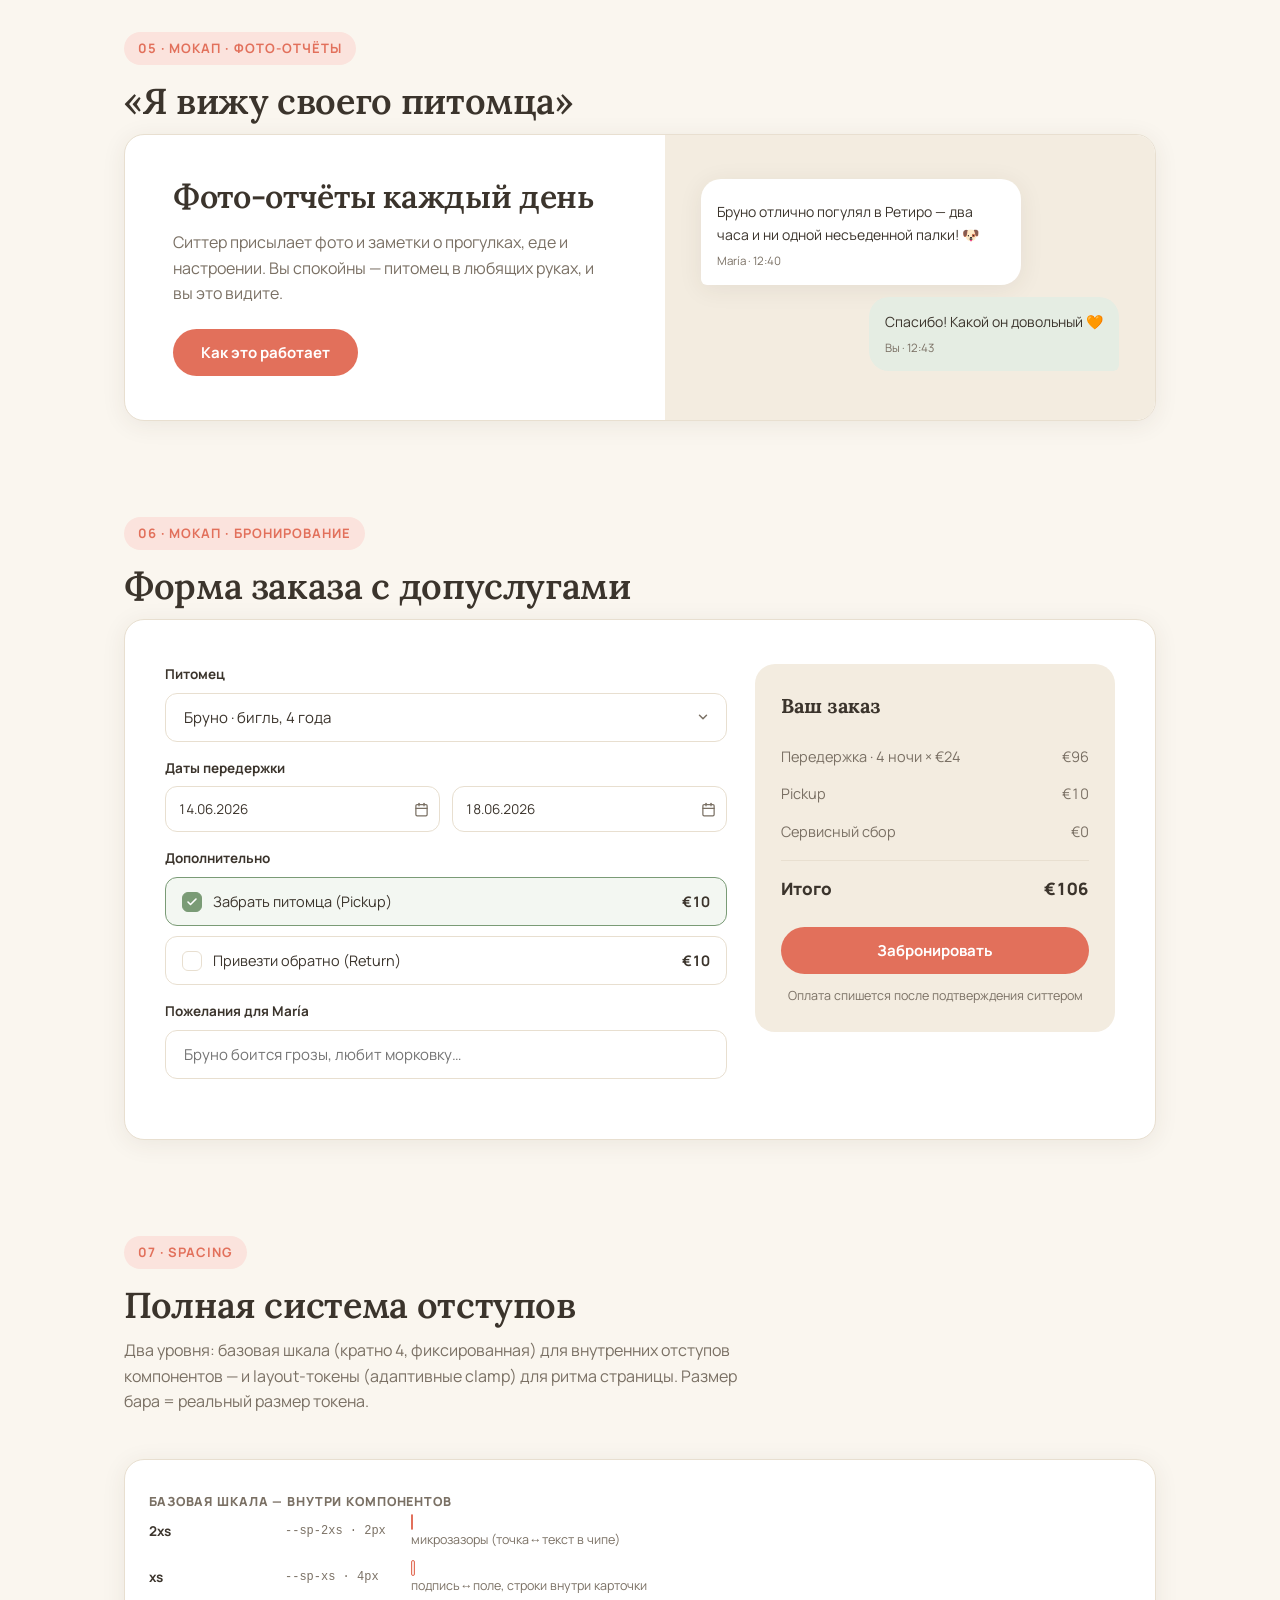
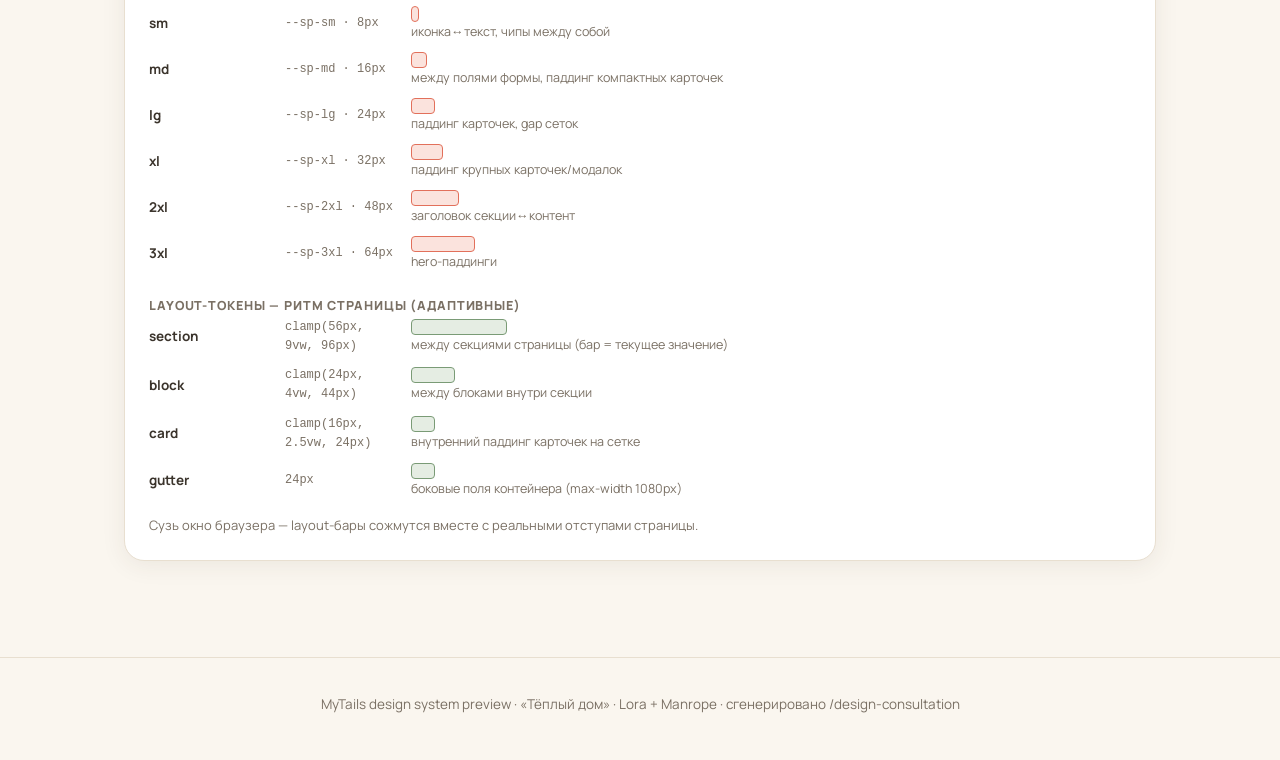
==== commit 9c5eeb06: "fix: responsive QA — admin mobile sidebar to horizontal strip, product booking row overflow, topbar " ====
--- a/design-system/index.html
+++ b/design-system/index.html
@@ -89,6 +89,7 @@
   border-radius: var(--r-pill); padding: 8px 18px; font-family: inherit; font-weight: 600; font-size: 14px; cursor: pointer;
 }
 
+@media (max-width:560px){ .topbar .logo > span:last-child { display:none; } .topbar .wrap { flex-wrap:wrap; gap:8px; } }
 /* hero */
 .hero { padding: var(--sp-section) 0 calc(var(--sp-section) * .7); text-align: center; }
 .hero h1 { font-size: clamp(44px, 7vw, 76px); }
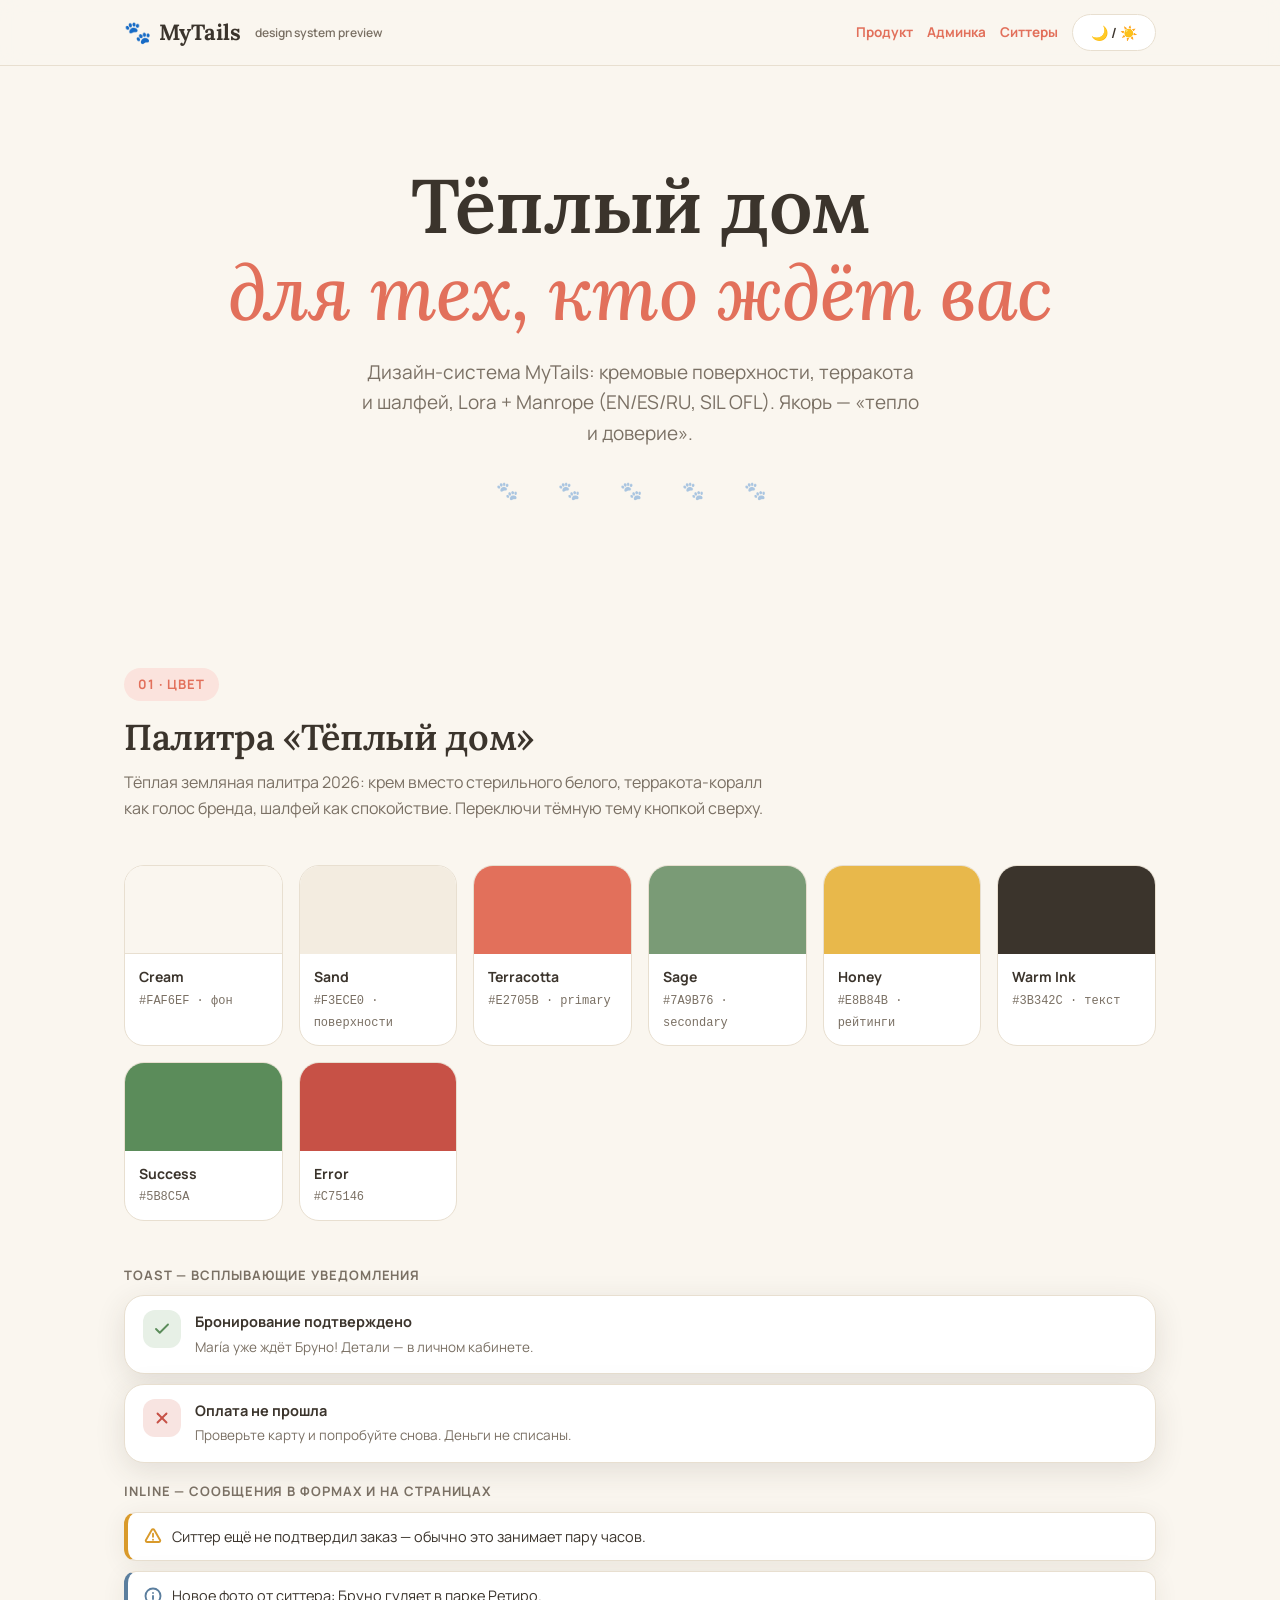
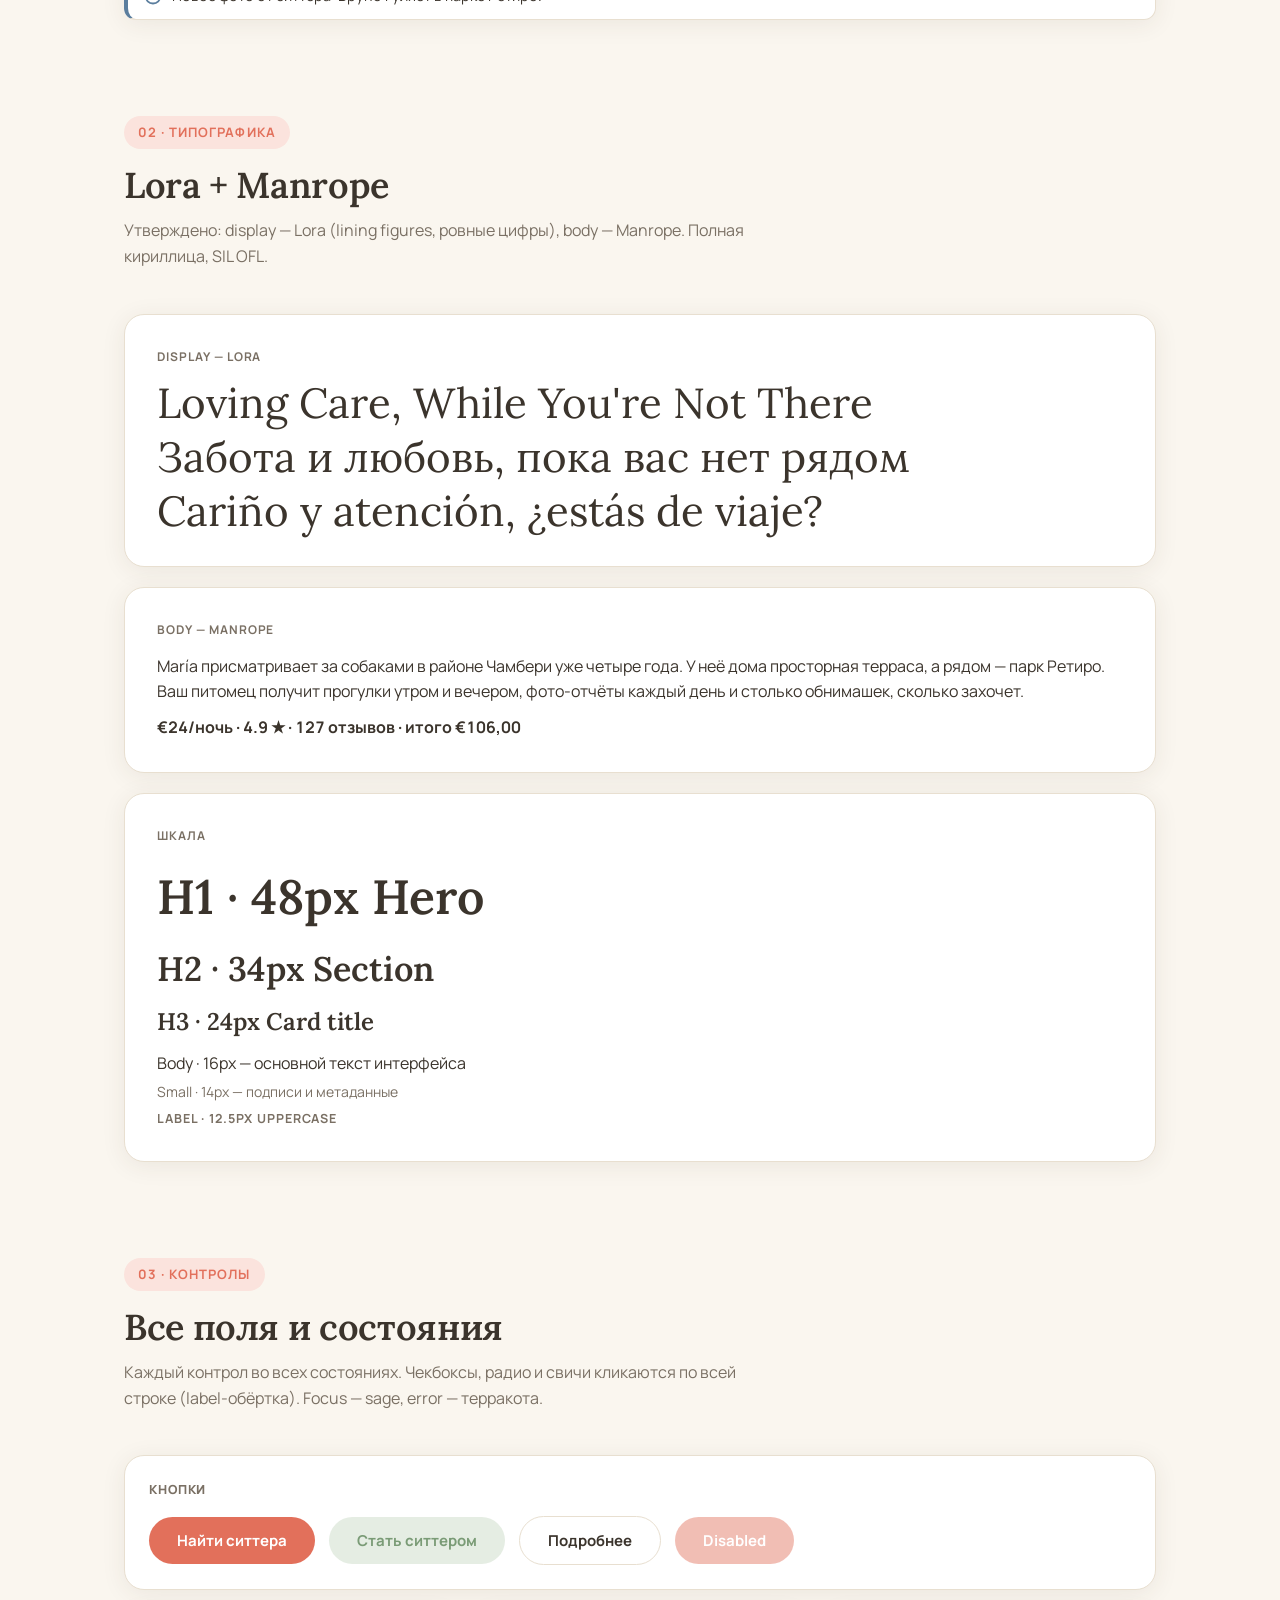
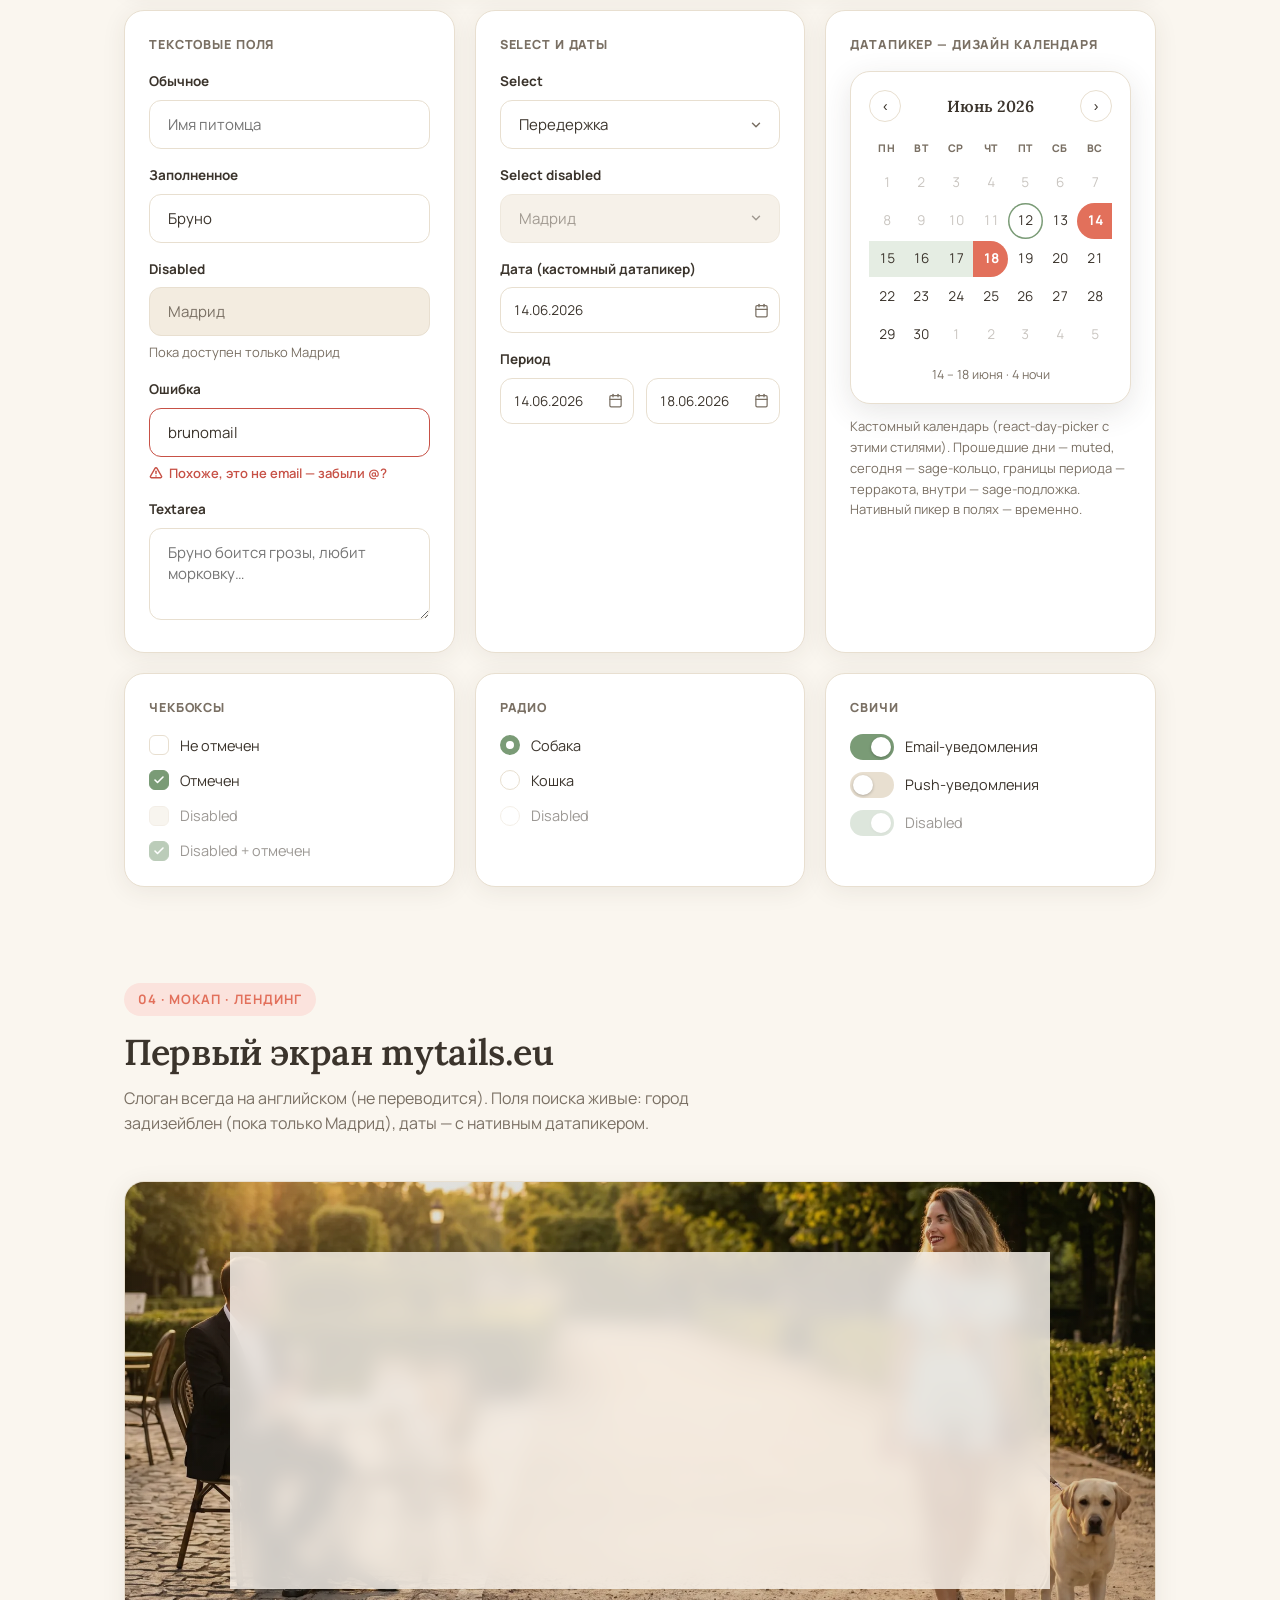
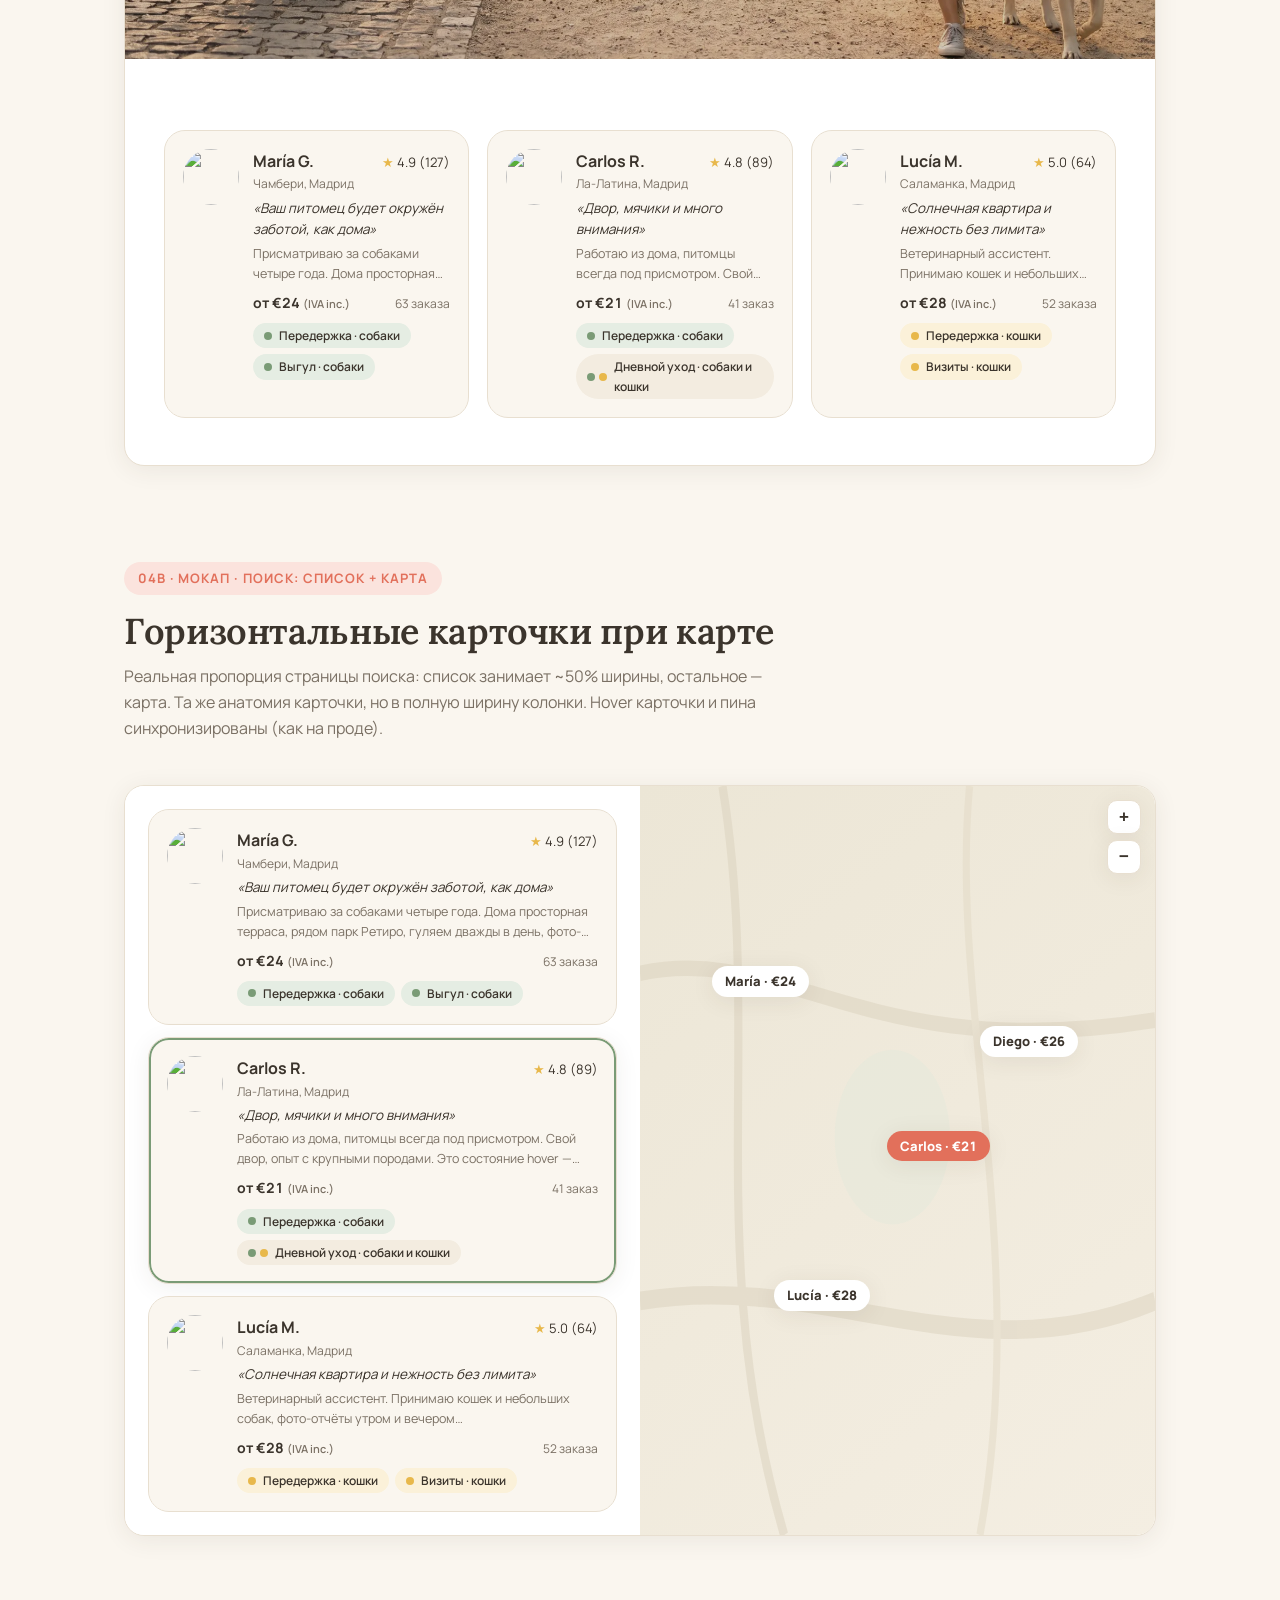
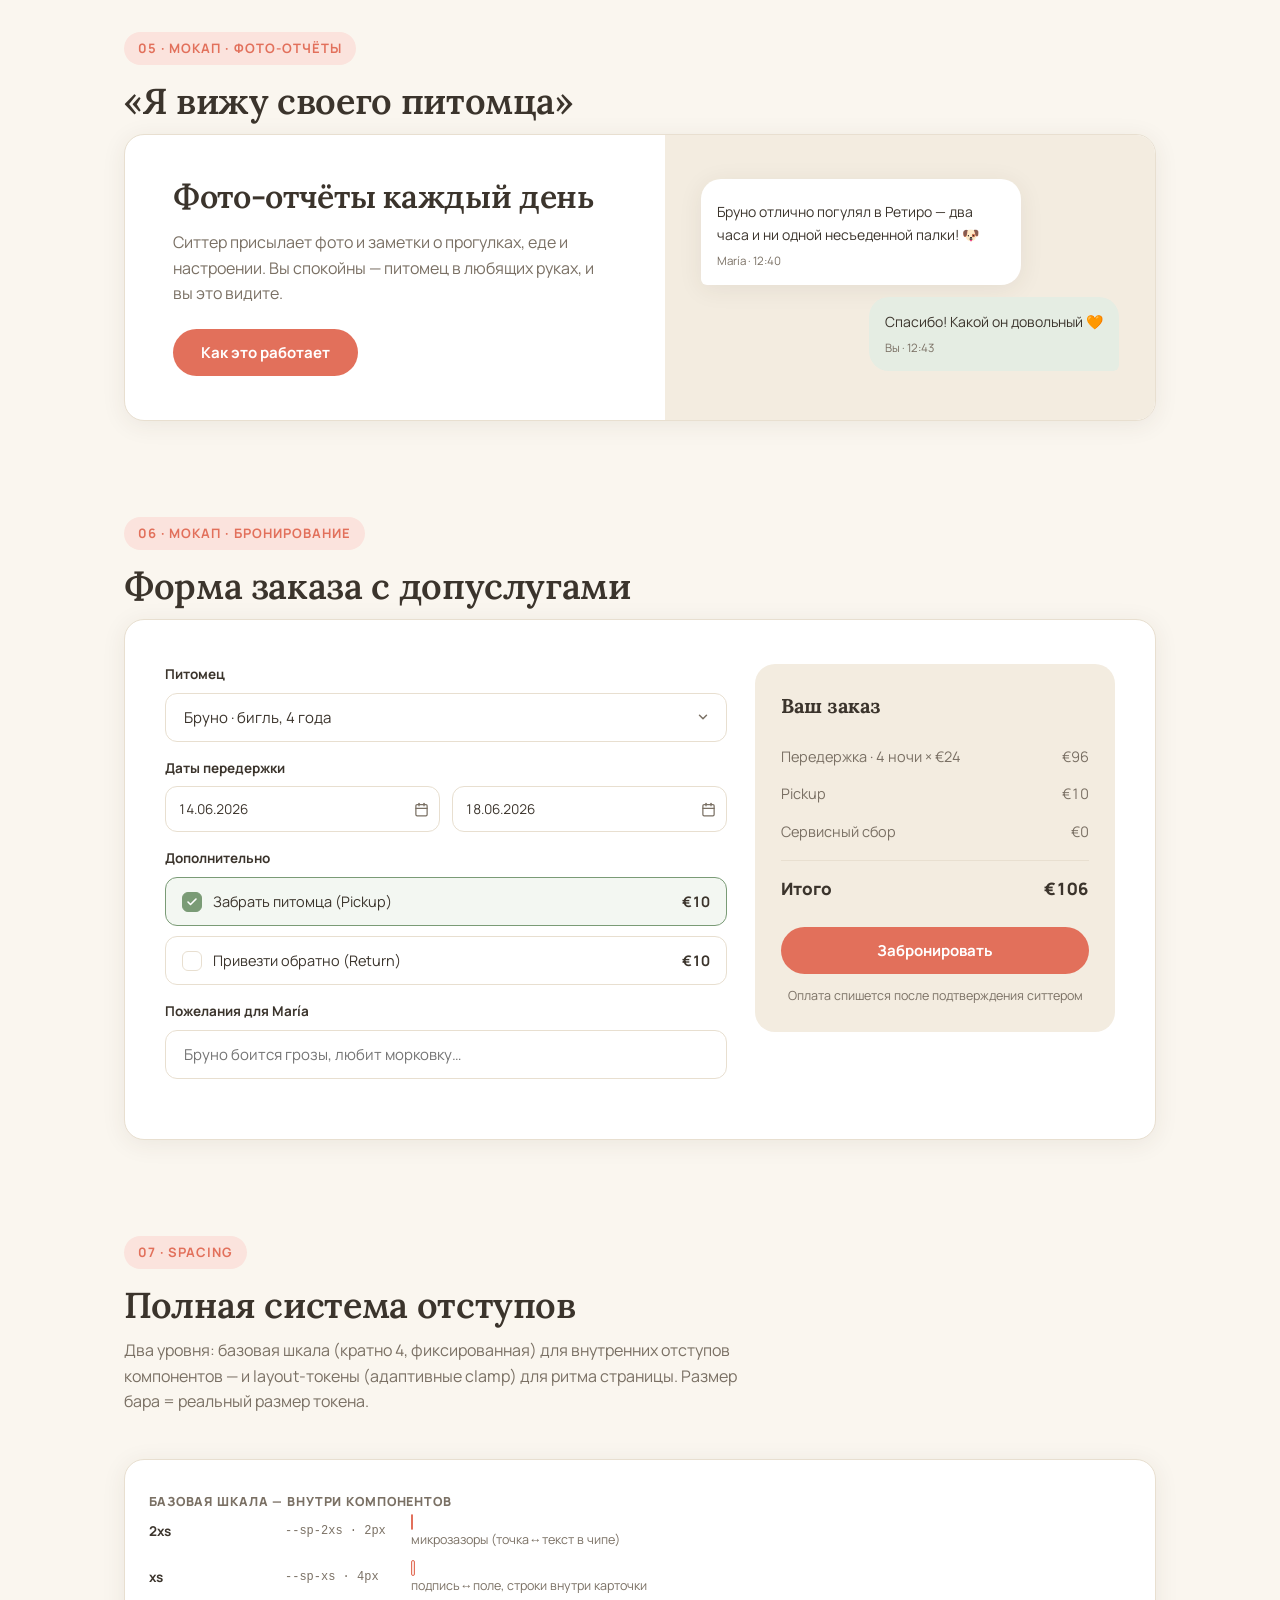
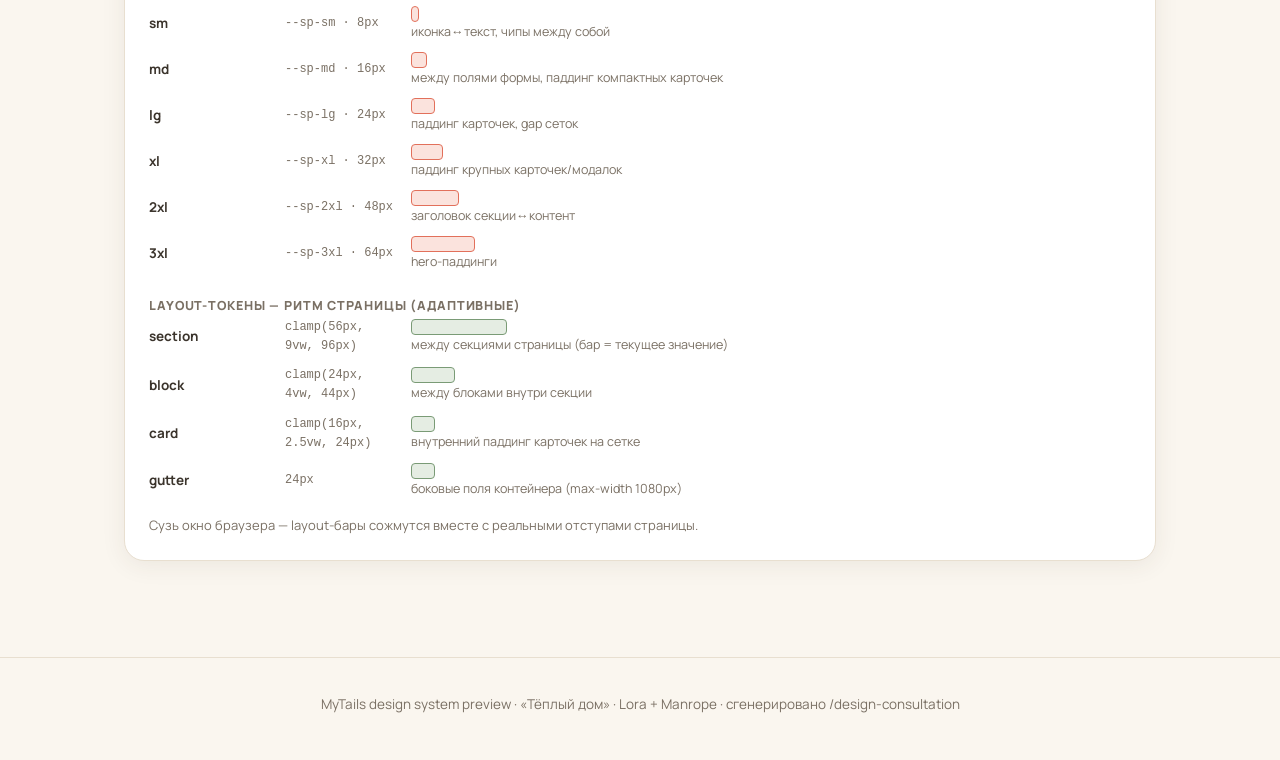
==== commit d0084d7b: "fix: spacing table stacks on mobile" ====
--- a/design-system/index.html
+++ b/design-system/index.html
@@ -217,6 +217,7 @@
 .sp-bar { height: 16px; border-radius: 4px; background: var(--primary-soft); border: 1px solid var(--primary); justify-self: start; }
 .sp-bar.layout { background: var(--sage-soft); border-color: var(--sage); }
 .sp-divider { font-size: 12.5px; font-weight: 800; text-transform: uppercase; letter-spacing: .07em; color: var(--ink-muted); margin: 8px 0 2px; }
+@media (max-width:600px) { .sp-row { grid-template-columns: 1fr; gap: 4px; } .sp-table { gap: 16px; } }
 
 /* alerts (утверждено) */
 .ico { width:18px; height:18px; stroke:currentColor; fill:none; stroke-width:2.5; stroke-linecap:round; stroke-linejoin:round; flex-shrink:0; }
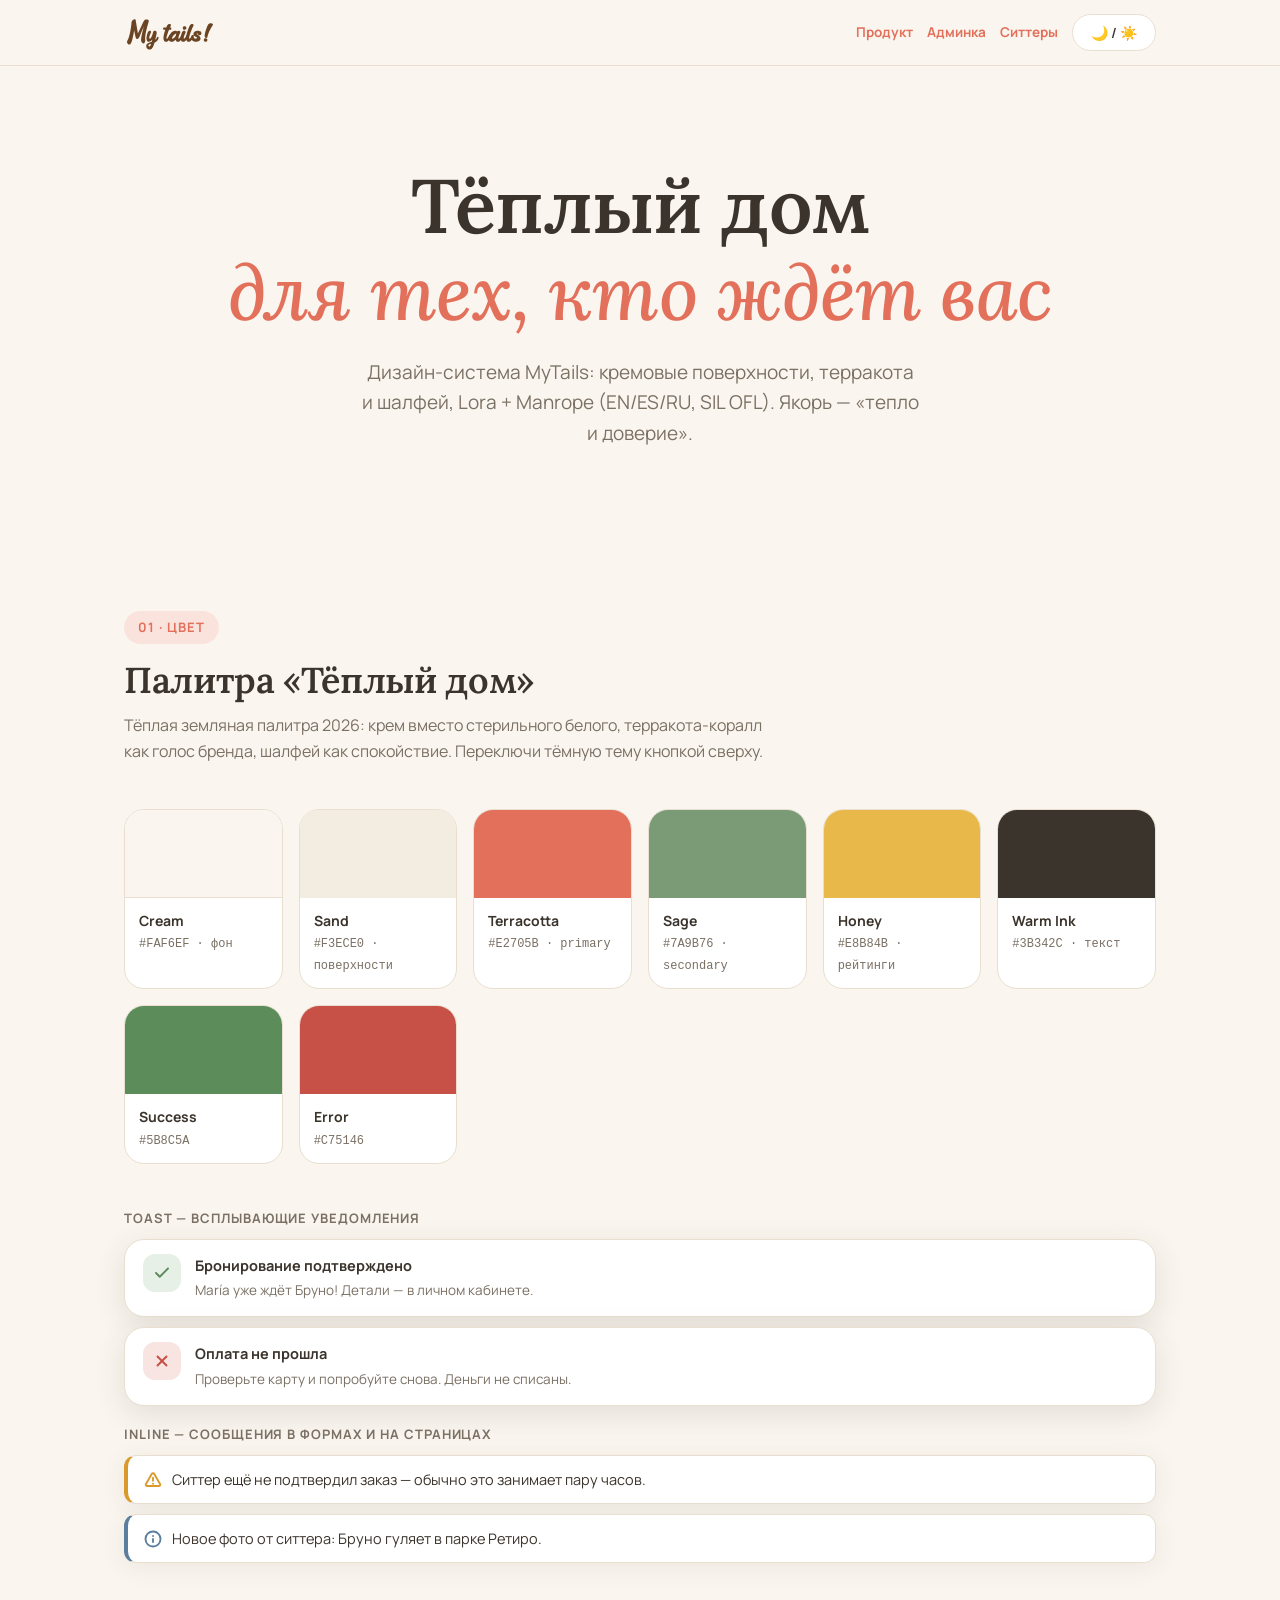
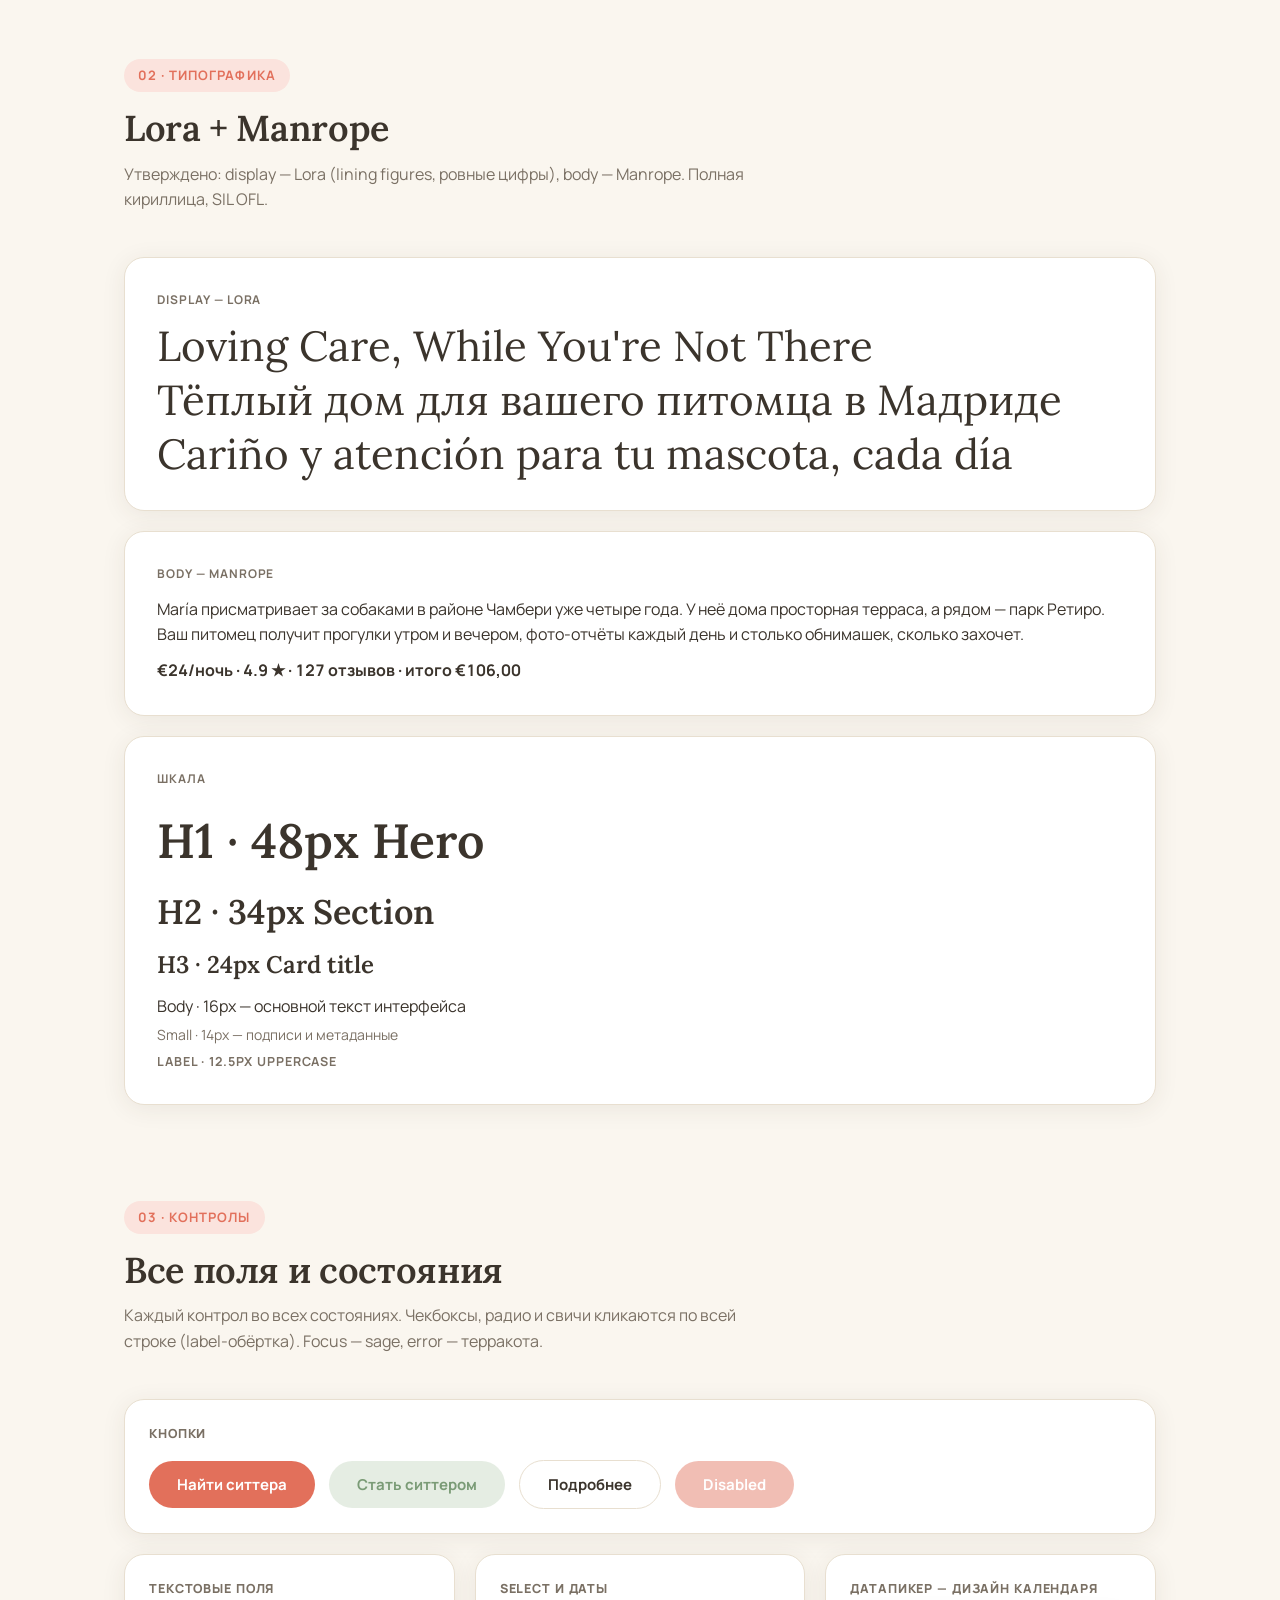
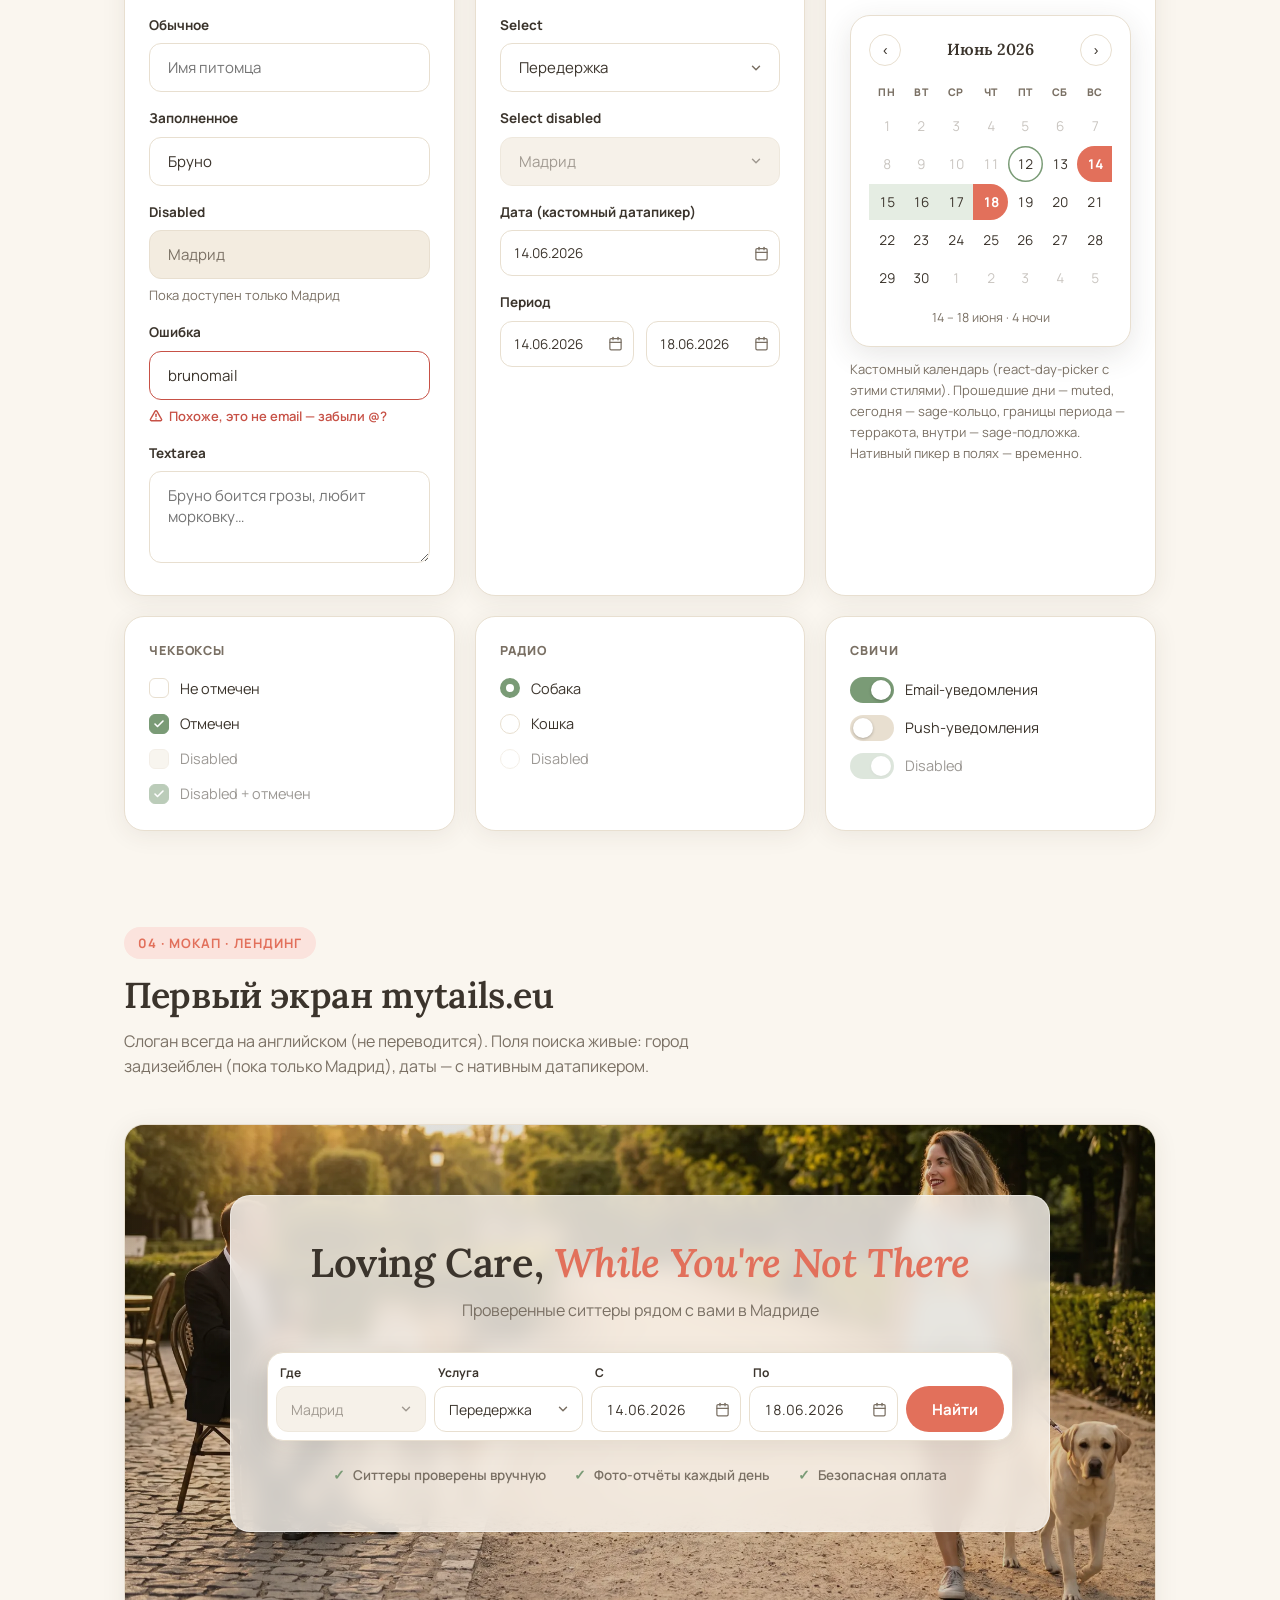
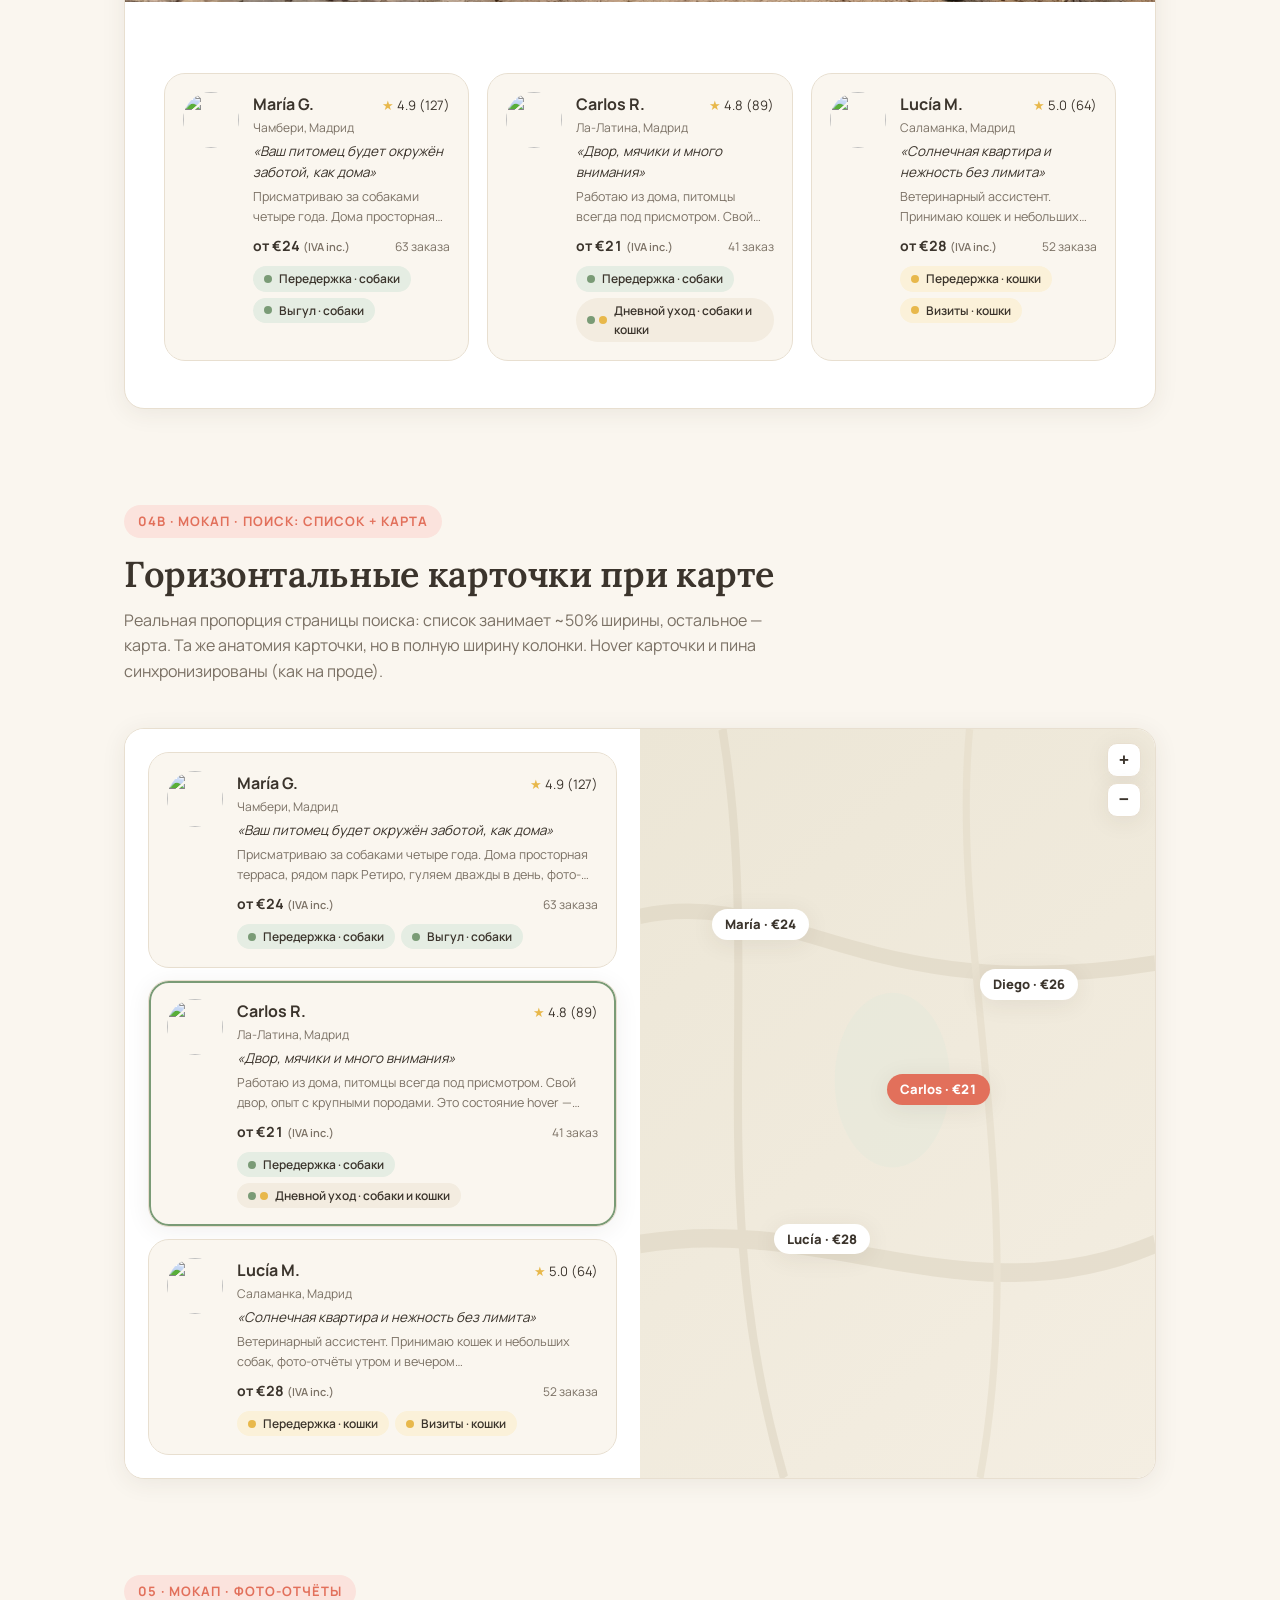
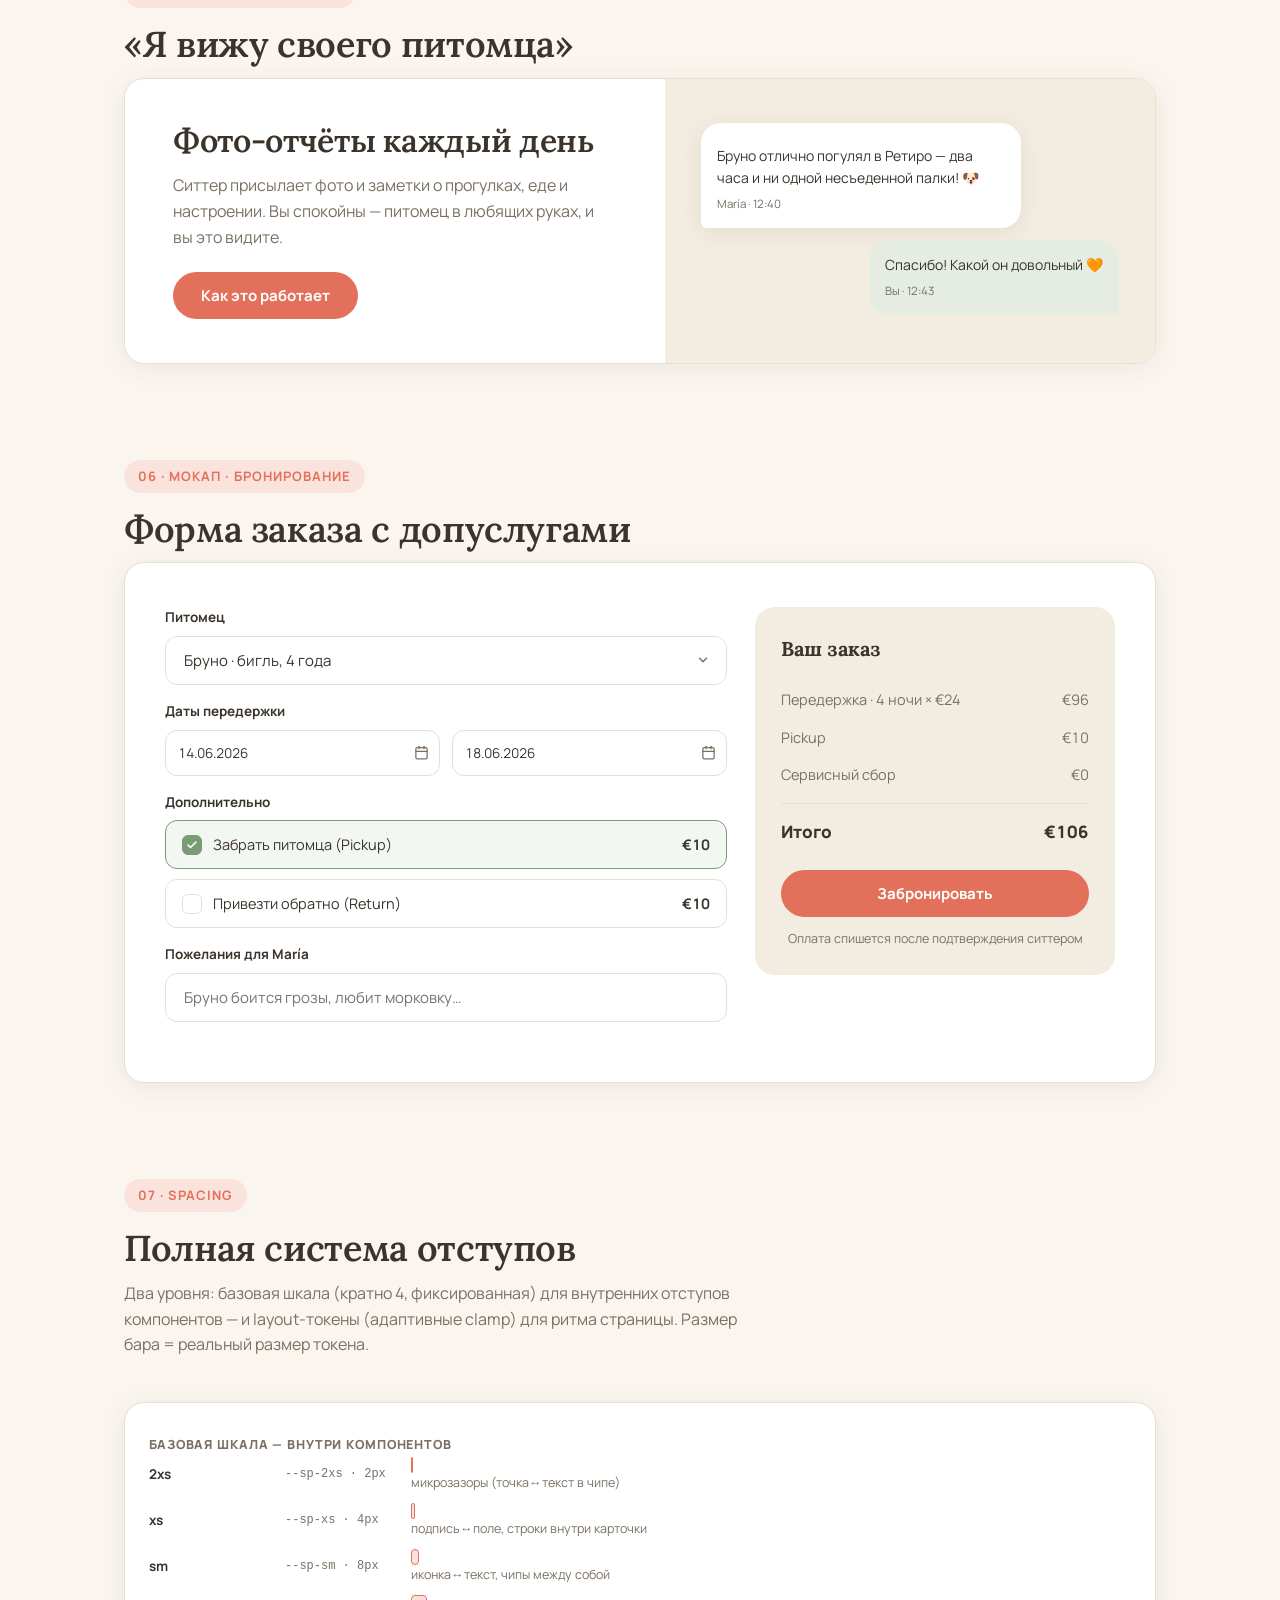
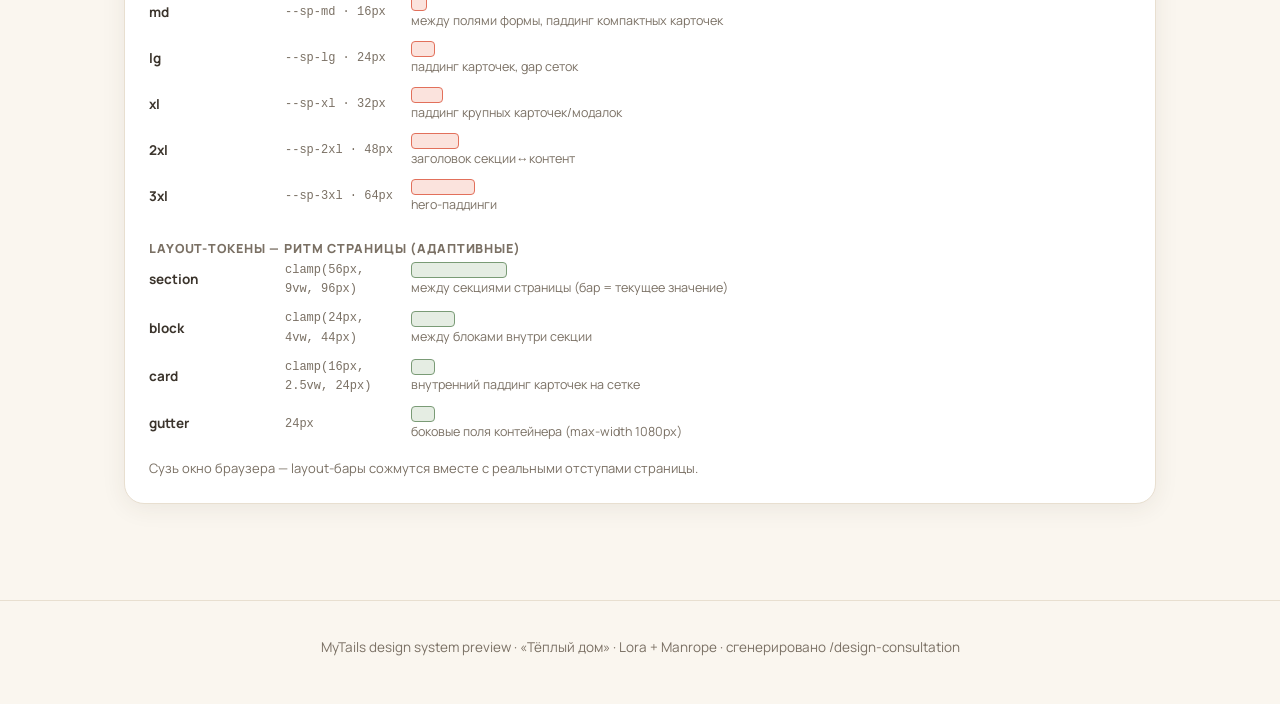
==== commit 9d2230d2: "feat: real SVG wordmark logo (light/dark), remove paw emojis, align booking/lost-pet table columns, " ====
--- a/design-system/index.html
+++ b/design-system/index.html
@@ -95,7 +95,6 @@
 .hero h1 { font-size: clamp(44px, 7vw, 76px); }
 .hero h1 em { font-style: italic; color: var(--primary); font-weight: 500; }
 .hero p { font-size: 19px; color: var(--ink-muted); margin: 20px auto 0; max-width: 560px; }
-.paw-path { font-size: 18px; letter-spacing: 18px; opacity: .35; margin-top: 28px; user-select: none; }
 
 /* swatches */
 .swatch-grid { display: grid; grid-template-columns: repeat(auto-fill, minmax(150px, 1fr)); gap: 16px; }
@@ -377,6 +376,10 @@
   .report .text { padding-inline: 0; }
   .scard { background: var(--surface); }
 }
+
+.logo-light{display:block} .logo-dark{display:none}
+[data-theme="dark"] .logo-light{display:none!important}
+[data-theme="dark"] .logo-dark{display:block!important}
 </style>
 </head>
 <body>
@@ -390,7 +393,7 @@
 
 <div class="topbar">
   <div class="wrap">
-    <div class="logo"><span>🐾</span> MyTails <span style="font-family:'Manrope';font-size:12px;font-weight:600;color:var(--ink-muted);margin-left:6px;">design system preview</span></div>
+    <a class="logo" href="index.html" style="display:inline-flex;align-items:center"><img src="assets/logo-mark.svg" alt="MyTails" class="logo-light" style="height:34px;display:block"><img src="assets/logo-mark-cream.svg" alt="MyTails" class="logo-dark" style="height:34px;display:none"></a>
     <div style="display:flex;gap:14px;align-items:center;font-size:13.5px;font-weight:700">
       <a href="product.html" style="color:var(--primary);text-decoration:none">Продукт</a>
       <a href="admin.html" style="color:var(--primary);text-decoration:none">Админка</a>
@@ -403,7 +406,6 @@
 <div class="hero wrap">
   <h1>Тёплый дом<br><em>для тех, кто ждёт вас</em></h1>
   <p>Дизайн-система MyTails: кремовые поверхности, терракота и шалфей, Lora + Manrope (EN/ES/RU, SIL OFL). Якорь — «тепло и доверие».</p>
-  <div class="paw-path">🐾 🐾 🐾 🐾 🐾</div>
 </div>
 
 <section class="wrap" id="colors">
@@ -438,8 +440,8 @@
   <div class="spec-card">
     <div class="spec-role">Display — Lora</div>
     <div class="spec-display">Loving Care, While You're Not There</div>
-    <div class="spec-display" style="margin-top:8px">Забота и любовь, пока вас нет рядом</div>
-    <div class="spec-display" style="margin-top:8px">Cariño y atención, ¿estás de viaje?</div>
+    <div class="spec-display" style="margin-top:8px">Тёплый дом для вашего питомца в Мадриде</div>
+    <div class="spec-display" style="margin-top:8px">Cariño y atención para tu mascota, cada día</div>
   </div>
 
   <div class="spec-card">
